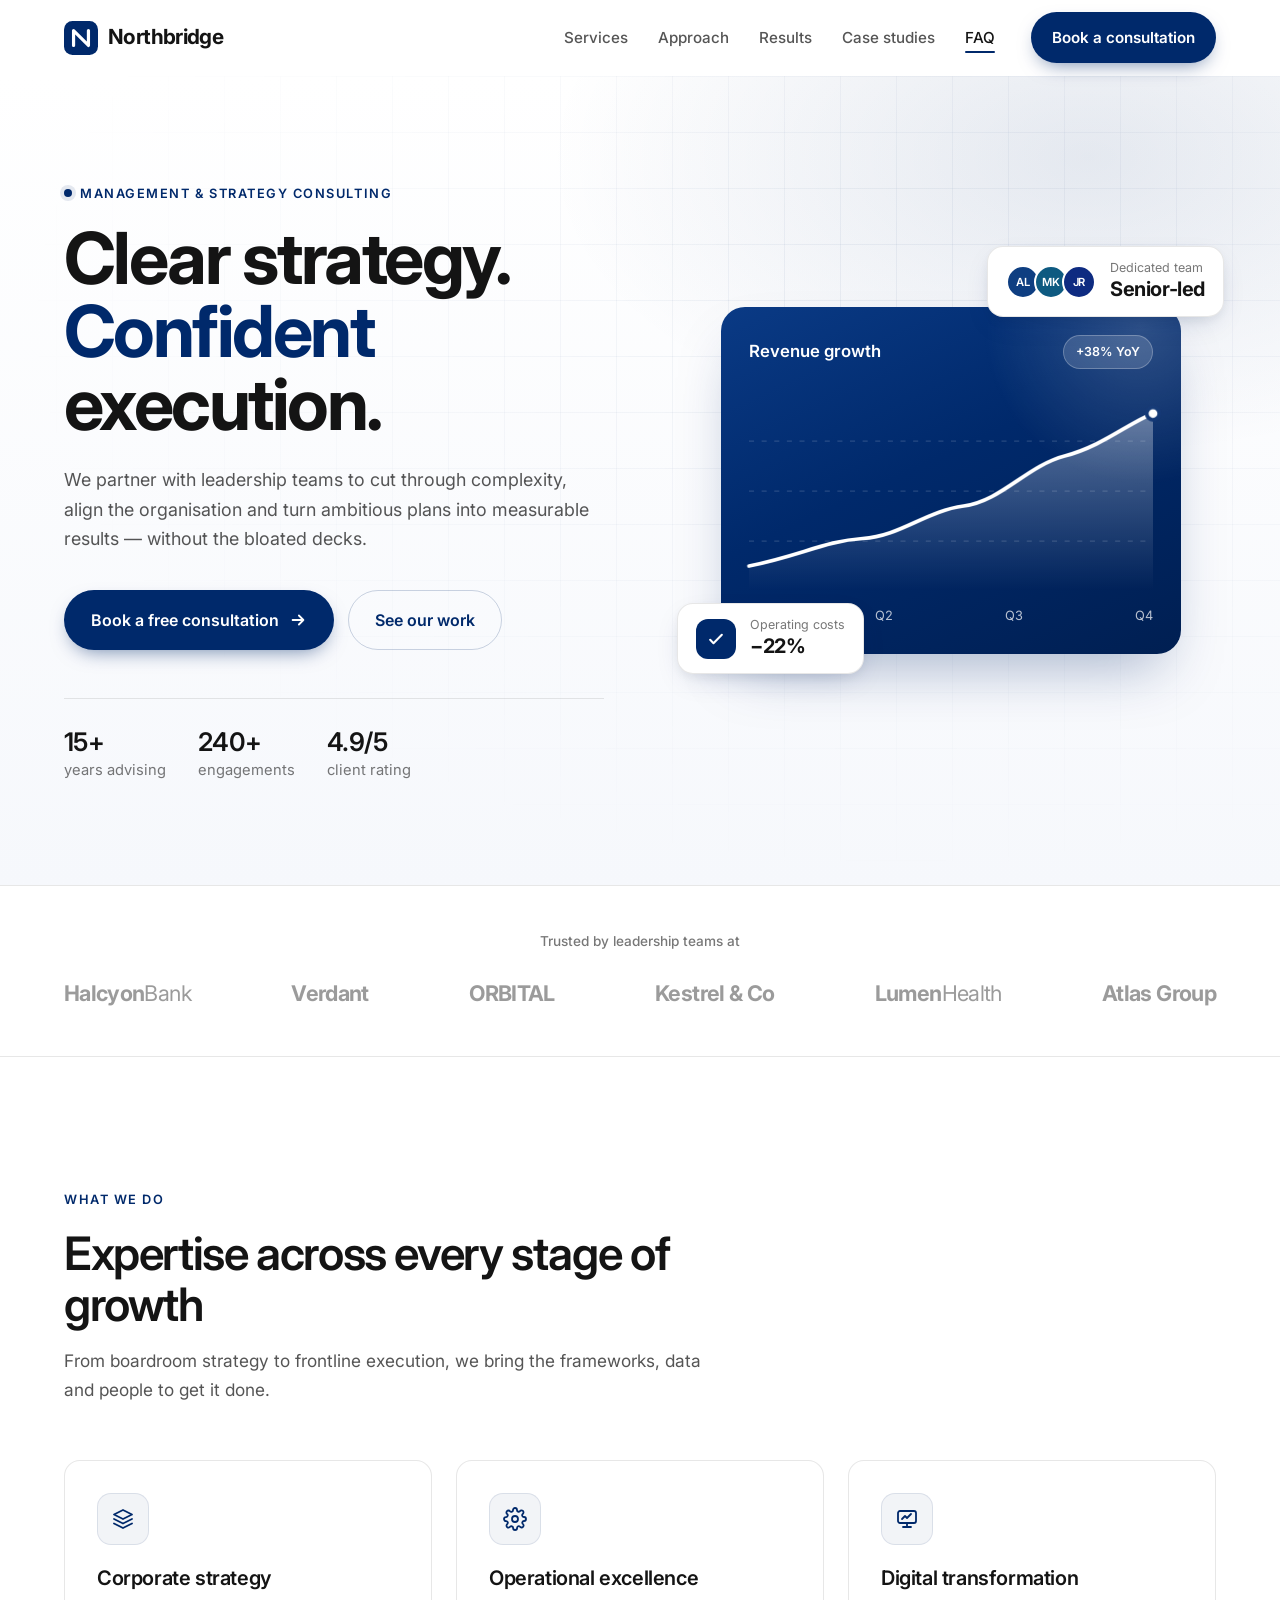
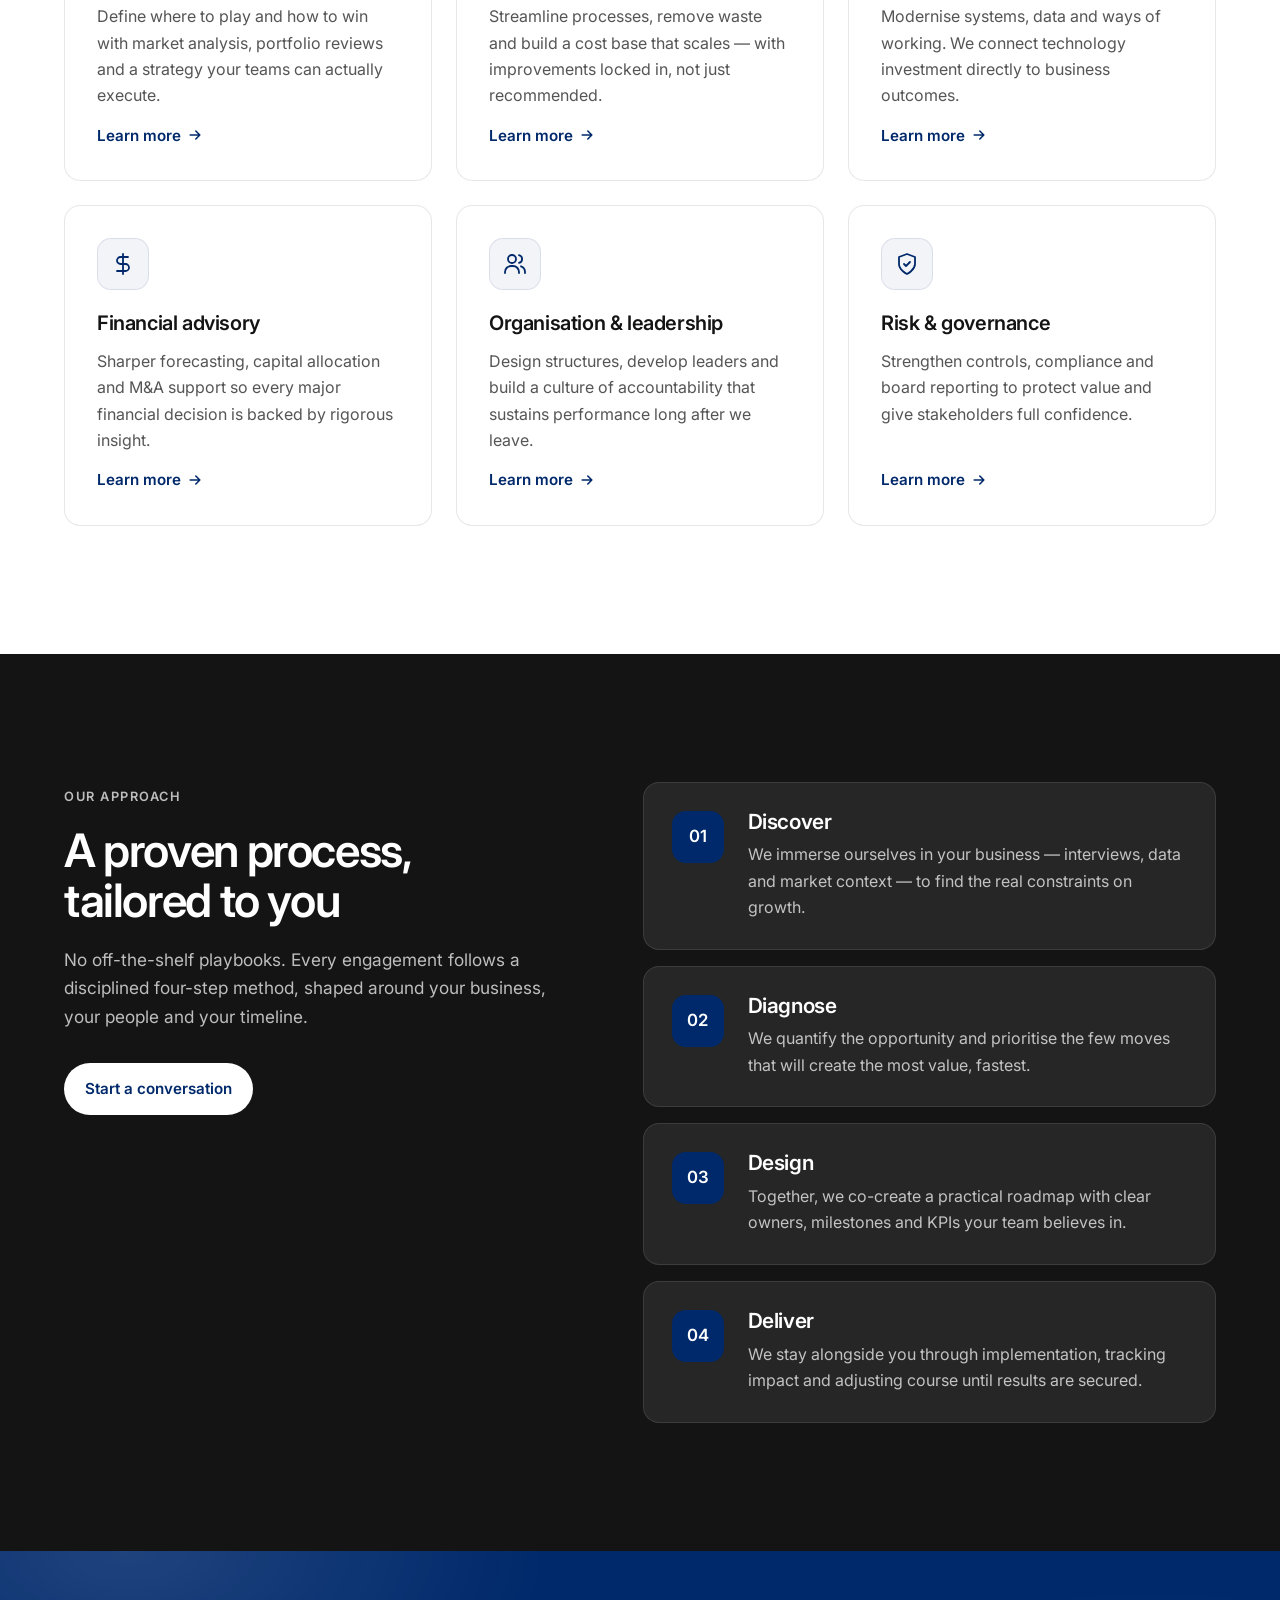
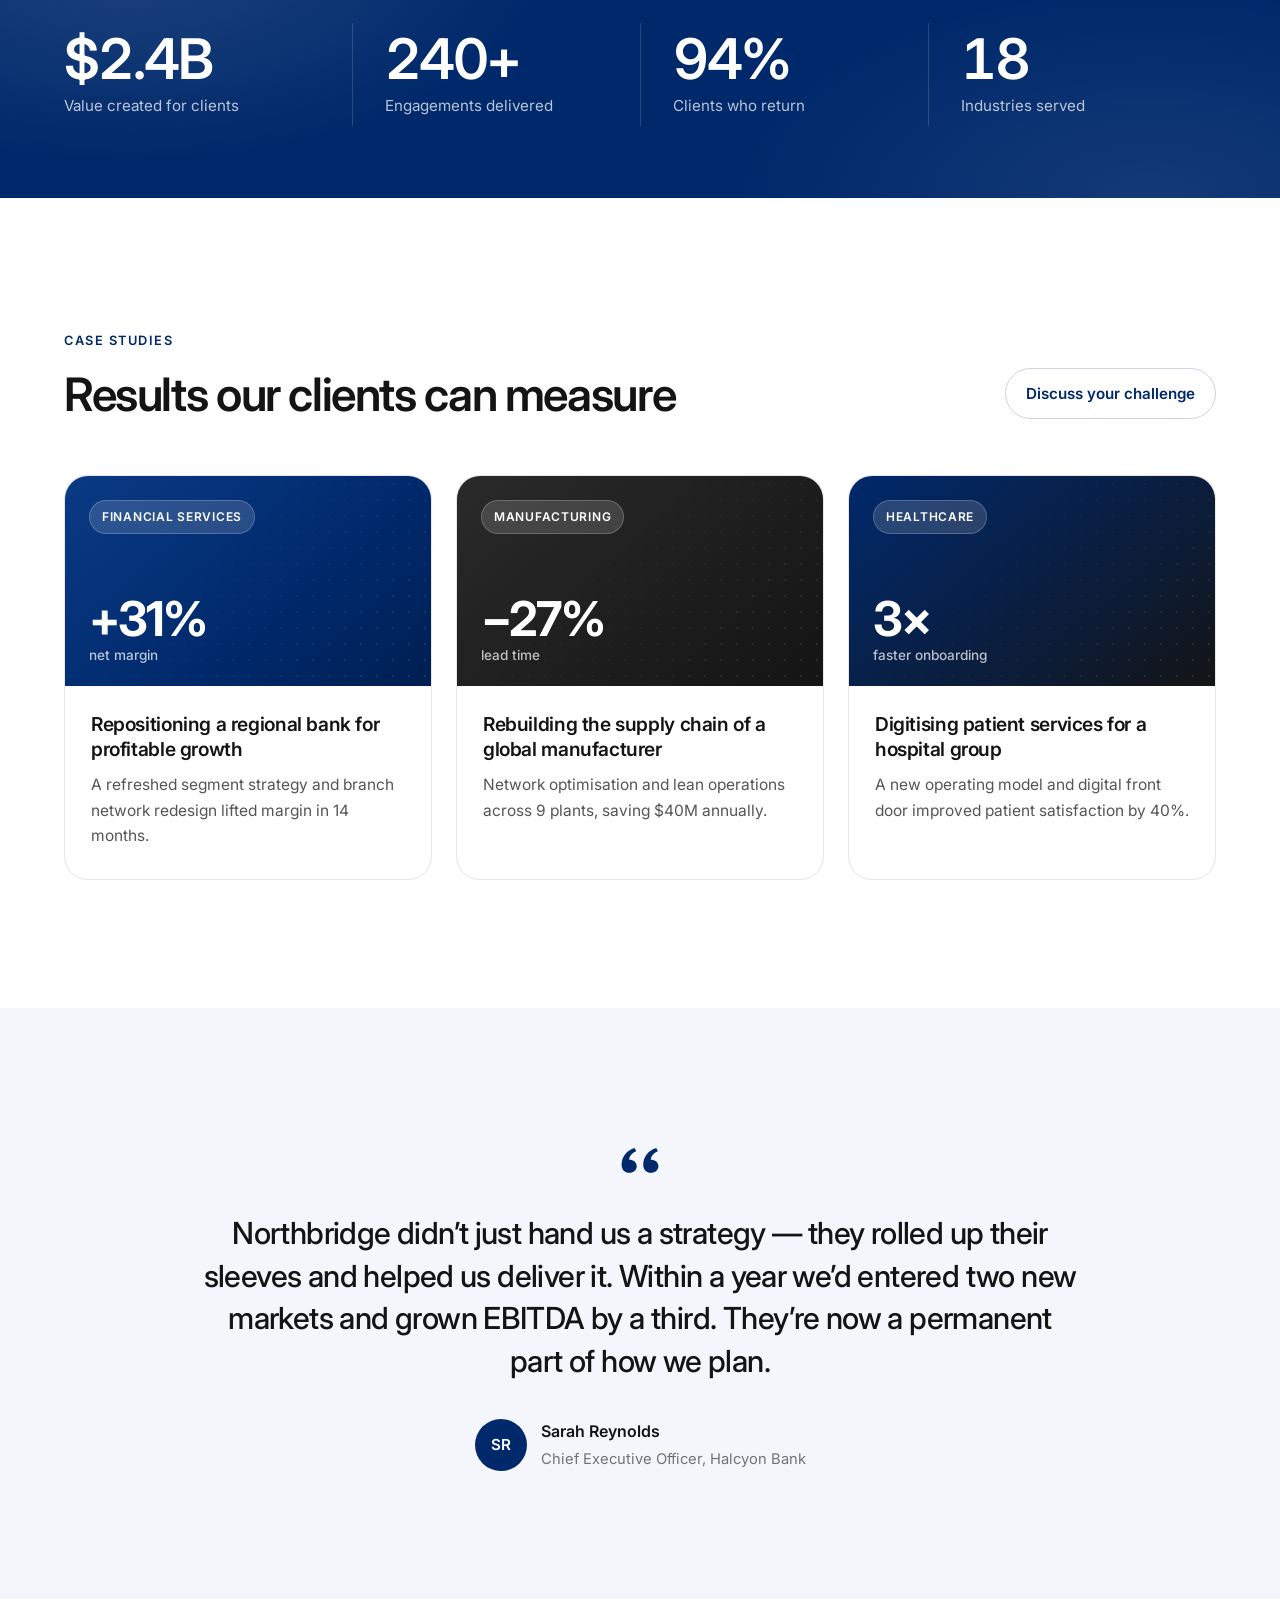
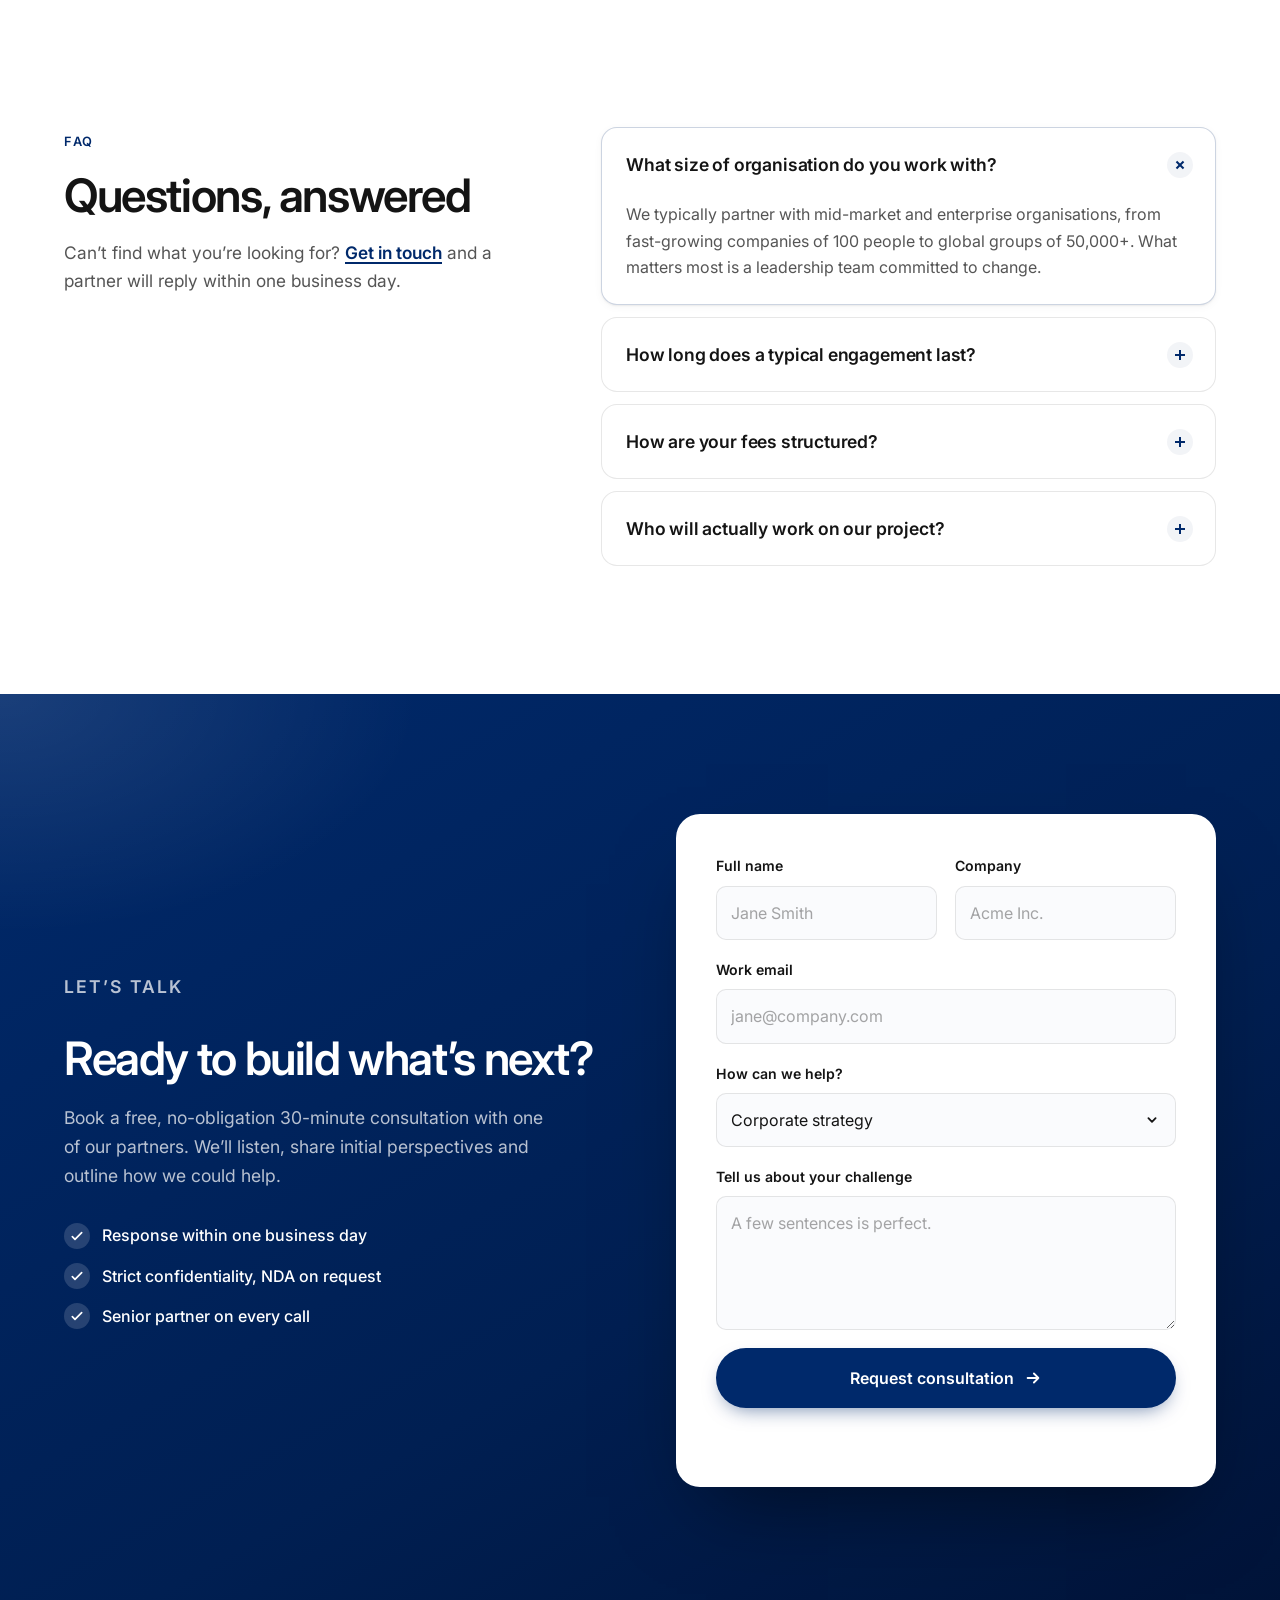
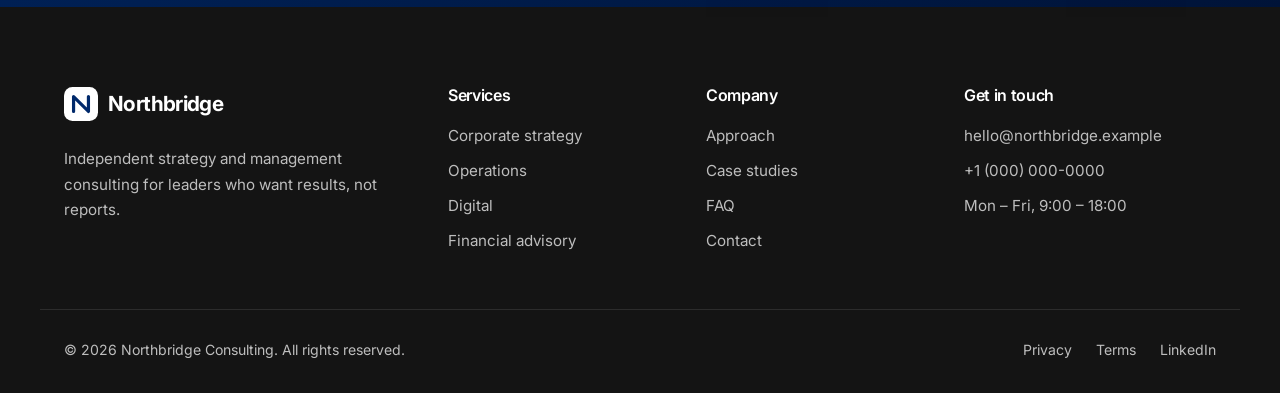
==== index.html @ 7df516df "Add consulting business landing page Static, responsive landing page using the #00296B / #FFFFFF / #" ====
<!doctype html>
<html lang="en">
<head>
  <meta charset="utf-8" />
  <meta name="viewport" content="width=device-width, initial-scale=1" />
  <title>Northbridge Consulting — Strategy that moves the needle</title>
  <meta name="description" content="Northbridge Consulting partners with leadership teams to sharpen strategy, streamline operations and deliver measurable growth." />
  <meta name="theme-color" content="#00296B" />

  <!-- Fonts: Switzer (headings) via Fontshare, Inter (body) via Google Fonts -->
  <link rel="preconnect" href="https://api.fontshare.com" crossorigin />
  <link rel="preconnect" href="https://fonts.googleapis.com" />
  <link rel="preconnect" href="https://fonts.gstatic.com" crossorigin />
  <link rel="stylesheet" href="https://api.fontshare.com/v2/css?f[]=switzer@400,500,600,700&display=swap" />
  <link rel="stylesheet" href="https://fonts.googleapis.com/css2?family=Inter:wght@400;500;600&display=swap" />

  <link rel="stylesheet" href="styles.css" />
  <link rel="icon" href="data:image/svg+xml,%3Csvg xmlns='http://www.w3.org/2000/svg' viewBox='0 0 32 32'%3E%3Crect width='32' height='32' rx='8' fill='%2300296B'/%3E%3Cpath d='M9 23V9l14 14V9' stroke='white' stroke-width='3' fill='none' stroke-linecap='round' stroke-linejoin='round'/%3E%3C/svg%3E" />
</head>
<body>
  <a class="skip-link" href="#main">Skip to content</a>

  <!-- ============ HEADER ============ -->
  <header class="site-header" id="top">
    <div class="container header-inner">
      <a href="#top" class="logo" aria-label="Northbridge Consulting home">
        <span class="logo-mark" aria-hidden="true">
          <svg viewBox="0 0 32 32"><rect width="32" height="32" rx="8"/><path d="M9 23V9l14 14V9"/></svg>
        </span>
        <span class="logo-text">Northbridge</span>
      </a>

      <nav class="nav" id="nav" aria-label="Primary">
        <ul>
          <li><a href="#services">Services</a></li>
          <li><a href="#approach">Approach</a></li>
          <li><a href="#results">Results</a></li>
          <li><a href="#insights">Case studies</a></li>
          <li><a href="#faq">FAQ</a></li>
        </ul>
        <a href="#contact" class="btn btn-primary nav-cta">Book a consultation</a>
      </nav>

      <button class="nav-toggle" aria-controls="nav" aria-expanded="false" aria-label="Open menu">
        <span></span><span></span><span></span>
      </button>
    </div>
  </header>

  <main id="main">
    <!-- ============ HERO ============ -->
    <section class="hero">
      <div class="container hero-grid">
        <div class="hero-copy">
          <p class="eyebrow"><span class="dot" aria-hidden="true"></span> Management &amp; strategy consulting</p>
          <h1>Clear strategy. <span class="accent">Confident</span> execution.</h1>
          <p class="lead">
            We partner with leadership teams to cut through complexity, align the organisation
            and turn ambitious plans into measurable results — without the bloated decks.
          </p>
          <div class="hero-actions">
            <a href="#contact" class="btn btn-primary btn-lg">
              Book a free consultation
              <svg class="icon" viewBox="0 0 20 20" aria-hidden="true"><path d="M4 10h12m-5-5 5 5-5 5"/></svg>
            </a>
            <a href="#insights" class="btn btn-ghost btn-lg">See our work</a>
          </div>
          <ul class="hero-proof" aria-label="Highlights">
            <li><strong>15+</strong> years advising</li>
            <li><strong>240+</strong> engagements</li>
            <li><strong>4.9/5</strong> client rating</li>
          </ul>
        </div>

        <div class="hero-visual" aria-hidden="true">
          <div class="visual-panel">
            <div class="panel-head">
              <span class="panel-title">Revenue growth</span>
              <span class="pill pill-up">+38% YoY</span>
            </div>
            <svg class="chart" viewBox="0 0 320 160" preserveAspectRatio="none">
              <defs>
                <linearGradient id="area" x1="0" y1="0" x2="0" y2="1">
                  <stop offset="0%" stop-color="#ffffff" stop-opacity=".35" />
                  <stop offset="100%" stop-color="#ffffff" stop-opacity="0" />
                </linearGradient>
              </defs>
              <g class="grid-lines">
                <line x1="0" y1="40" x2="320" y2="40" />
                <line x1="0" y1="80" x2="320" y2="80" />
                <line x1="0" y1="120" x2="320" y2="120" />
              </g>
              <path class="area" d="M0 140 C40 132 60 120 90 118 S140 96 170 92 S220 60 250 52 S300 26 320 18 V160 H0Z" fill="url(#area)" />
              <path class="line" d="M0 140 C40 132 60 120 90 118 S140 96 170 92 S220 60 250 52 S300 26 320 18" />
              <circle cx="320" cy="18" r="5" class="pt" />
            </svg>
            <div class="panel-foot">
              <span>Q1</span><span>Q2</span><span>Q3</span><span>Q4</span>
            </div>
          </div>

          <div class="float-card card-a">
            <span class="fc-icon">
              <svg viewBox="0 0 24 24"><path d="M5 13l4 4L19 7"/></svg>
            </span>
            <div>
              <span class="fc-label">Operating costs</span>
              <span class="fc-value">−22%</span>
            </div>
          </div>

          <div class="float-card card-b">
            <div class="avatars">
              <span style="--h:215">AL</span><span style="--h:200">MK</span><span style="--h:225">JR</span>
            </div>
            <div>
              <span class="fc-label">Dedicated team</span>
              <span class="fc-value">Senior-led</span>
            </div>
          </div>
        </div>
      </div>
    </section>

    <!-- ============ LOGOS ============ -->
    <section class="logos" aria-label="Trusted by">
      <div class="container">
        <p class="logos-title">Trusted by leadership teams at</p>
        <ul class="logo-row">
          <li>Halcyon<span>Bank</span></li>
          <li>Verdant</li>
          <li>ORBITAL</li>
          <li>Kestrel&nbsp;&amp;&nbsp;Co</li>
          <li>Lumen<span>Health</span></li>
          <li>Atlas&nbsp;Group</li>
        </ul>
      </div>
    </section>

    <!-- ============ SERVICES ============ -->
    <section class="section" id="services">
      <div class="container">
        <div class="section-head">
          <p class="eyebrow">What we do</p>
          <h2>Expertise across every stage of growth</h2>
          <p class="section-sub">From boardroom strategy to frontline execution, we bring the frameworks, data and people to get it done.</p>
        </div>

        <div class="services-grid">
          <article class="service-card reveal">
            <span class="service-icon"><svg viewBox="0 0 24 24"><path d="M12 3l9 4.5-9 4.5-9-4.5L12 3z"/><path d="M3 12l9 4.5 9-4.5"/><path d="M3 16.5 12 21l9-4.5"/></svg></span>
            <h3>Corporate strategy</h3>
            <p>Define where to play and how to win with market analysis, portfolio reviews and a strategy your teams can actually execute.</p>
            <a href="#contact" class="link-arrow">Learn more <svg viewBox="0 0 20 20" aria-hidden="true"><path d="M4 10h12m-5-5 5 5-5 5"/></svg></a>
          </article>

          <article class="service-card reveal">
            <span class="service-icon"><svg viewBox="0 0 24 24"><circle cx="12" cy="12" r="3"/><path d="M19.4 15a1.7 1.7 0 0 0 .3 1.8l.1.1a2 2 0 1 1-2.8 2.8l-.1-.1a1.7 1.7 0 0 0-1.8-.3 1.7 1.7 0 0 0-1 1.5V21a2 2 0 1 1-4 0v-.1a1.7 1.7 0 0 0-1.1-1.5 1.7 1.7 0 0 0-1.8.3l-.1.1a2 2 0 1 1-2.8-2.8l.1-.1a1.7 1.7 0 0 0 .3-1.8 1.7 1.7 0 0 0-1.5-1H3a2 2 0 1 1 0-4h.1a1.7 1.7 0 0 0 1.5-1.1 1.7 1.7 0 0 0-.3-1.8l-.1-.1a2 2 0 1 1 2.8-2.8l.1.1a1.7 1.7 0 0 0 1.8.3H9a1.7 1.7 0 0 0 1-1.5V3a2 2 0 1 1 4 0v.1a1.7 1.7 0 0 0 1 1.5 1.7 1.7 0 0 0 1.8-.3l.1-.1a2 2 0 1 1 2.8 2.8l-.1.1a1.7 1.7 0 0 0-.3 1.8V9a1.7 1.7 0 0 0 1.5 1H21a2 2 0 1 1 0 4h-.1a1.7 1.7 0 0 0-1.5 1z"/></svg></span>
            <h3>Operational excellence</h3>
            <p>Streamline processes, remove waste and build a cost base that scales — with improvements locked in, not just recommended.</p>
            <a href="#contact" class="link-arrow">Learn more <svg viewBox="0 0 20 20" aria-hidden="true"><path d="M4 10h12m-5-5 5 5-5 5"/></svg></a>
          </article>

          <article class="service-card reveal">
            <span class="service-icon"><svg viewBox="0 0 24 24"><rect x="3" y="4" width="18" height="12" rx="2"/><path d="M8 20h8M12 16v4"/><path d="M7 12l3-3 2 2 4-4"/></svg></span>
            <h3>Digital transformation</h3>
            <p>Modernise systems, data and ways of working. We connect technology investment directly to business outcomes.</p>
            <a href="#contact" class="link-arrow">Learn more <svg viewBox="0 0 20 20" aria-hidden="true"><path d="M4 10h12m-5-5 5 5-5 5"/></svg></a>
          </article>

          <article class="service-card reveal">
            <span class="service-icon"><svg viewBox="0 0 24 24"><path d="M12 2v20M17 5H9.5a3.5 3.5 0 0 0 0 7h5a3.5 3.5 0 0 1 0 7H6"/></svg></span>
            <h3>Financial advisory</h3>
            <p>Sharper forecasting, capital allocation and M&amp;A support so every major financial decision is backed by rigorous insight.</p>
            <a href="#contact" class="link-arrow">Learn more <svg viewBox="0 0 20 20" aria-hidden="true"><path d="M4 10h12m-5-5 5 5-5 5"/></svg></a>
          </article>

          <article class="service-card reveal">
            <span class="service-icon"><svg viewBox="0 0 24 24"><circle cx="9" cy="7" r="4"/><path d="M2 21v-1a6 6 0 0 1 6-6h2a6 6 0 0 1 6 6v1"/><path d="M16 3.1a4 4 0 0 1 0 7.8M22 21v-1a6 6 0 0 0-4-5.7"/></svg></span>
            <h3>Organisation &amp; leadership</h3>
            <p>Design structures, develop leaders and build a culture of accountability that sustains performance long after we leave.</p>
            <a href="#contact" class="link-arrow">Learn more <svg viewBox="0 0 20 20" aria-hidden="true"><path d="M4 10h12m-5-5 5 5-5 5"/></svg></a>
          </article>

          <article class="service-card reveal">
            <span class="service-icon"><svg viewBox="0 0 24 24"><path d="M12 22s8-4 8-10V5l-8-3-8 3v7c0 6 8 10 8 10z"/><path d="M9 12l2 2 4-4"/></svg></span>
            <h3>Risk &amp; governance</h3>
            <p>Strengthen controls, compliance and board reporting to protect value and give stakeholders full confidence.</p>
            <a href="#contact" class="link-arrow">Learn more <svg viewBox="0 0 20 20" aria-hidden="true"><path d="M4 10h12m-5-5 5 5-5 5"/></svg></a>
          </article>
        </div>
      </div>
    </section>

    <!-- ============ APPROACH ============ -->
    <section class="section section-dark" id="approach">
      <div class="container approach-grid">
        <div class="approach-intro">
          <p class="eyebrow eyebrow-light">Our approach</p>
          <h2>A proven process, tailored to you</h2>
          <p class="section-sub">No off-the-shelf playbooks. Every engagement follows a disciplined four-step method, shaped around your business, your people and your timeline.</p>
          <a href="#contact" class="btn btn-light">Start a conversation</a>
        </div>

        <ol class="steps">
          <li class="step reveal">
            <span class="step-num">01</span>
            <div>
              <h3>Discover</h3>
              <p>We immerse ourselves in your business — interviews, data and market context — to find the real constraints on growth.</p>
            </div>
          </li>
          <li class="step reveal">
            <span class="step-num">02</span>
            <div>
              <h3>Diagnose</h3>
              <p>We quantify the opportunity and prioritise the few moves that will create the most value, fastest.</p>
            </div>
          </li>
          <li class="step reveal">
            <span class="step-num">03</span>
            <div>
              <h3>Design</h3>
              <p>Together, we co-create a practical roadmap with clear owners, milestones and KPIs your team believes in.</p>
            </div>
          </li>
          <li class="step reveal">
            <span class="step-num">04</span>
            <div>
              <h3>Deliver</h3>
              <p>We stay alongside you through implementation, tracking impact and adjusting course until results are secured.</p>
            </div>
          </li>
        </ol>
      </div>
    </section>

    <!-- ============ RESULTS ============ -->
    <section class="results" id="results">
      <div class="container">
        <div class="stats">
          <div class="stat">
            <span class="stat-value" data-count="2.4" data-decimals="1" data-prefix="$" data-suffix="B">$2.4B</span>
            <span class="stat-label">Value created for clients</span>
          </div>
          <div class="stat">
            <span class="stat-value" data-count="240" data-suffix="+">240+</span>
            <span class="stat-label">Engagements delivered</span>
          </div>
          <div class="stat">
            <span class="stat-value" data-count="94" data-suffix="%">94%</span>
            <span class="stat-label">Clients who return</span>
          </div>
          <div class="stat">
            <span class="stat-value" data-count="18" data-suffix="">18</span>
            <span class="stat-label">Industries served</span>
          </div>
        </div>
      </div>
    </section>

    <!-- ============ CASE STUDIES ============ -->
    <section class="section" id="insights">
      <div class="container">
        <div class="section-head section-head-row">
          <div>
            <p class="eyebrow">Case studies</p>
            <h2>Results our clients can measure</h2>
          </div>
          <a href="#contact" class="btn btn-ghost">Discuss your challenge</a>
        </div>

        <div class="cases">
          <article class="case-card reveal">
            <div class="case-top case-top-1">
              <span class="case-tag">Financial services</span>
              <span class="case-metric">+31%<small>net margin</small></span>
            </div>
            <div class="case-body">
              <h3>Repositioning a regional bank for profitable growth</h3>
              <p>A refreshed segment strategy and branch network redesign lifted margin in 14 months.</p>
            </div>
          </article>

          <article class="case-card reveal">
            <div class="case-top case-top-2">
              <span class="case-tag">Manufacturing</span>
              <span class="case-metric">−27%<small>lead time</small></span>
            </div>
            <div class="case-body">
              <h3>Rebuilding the supply chain of a global manufacturer</h3>
              <p>Network optimisation and lean operations across 9 plants, saving $40M annually.</p>
            </div>
          </article>

          <article class="case-card reveal">
            <div class="case-top case-top-3">
              <span class="case-tag">Healthcare</span>
              <span class="case-metric">3×<small>faster onboarding</small></span>
            </div>
            <div class="case-body">
              <h3>Digitising patient services for a hospital group</h3>
              <p>A new operating model and digital front door improved patient satisfaction by 40%.</p>
            </div>
          </article>
        </div>
      </div>
    </section>

    <!-- ============ TESTIMONIAL ============ -->
    <section class="section section-tint">
      <div class="container">
        <figure class="testimonial reveal">
          <svg class="quote-mark" viewBox="0 0 48 48" aria-hidden="true"><path d="M14 34c-4 0-7-3-7-7.5C7 19 12 13 19 11l1.5 3C16 16 14 19 14 22c4 0 7 2.5 7 6s-3 6-7 6zm20 0c-4 0-7-3-7-7.5 0-7.5 5-13.5 12-15.5l1.5 3c-4.5 2-6.5 5-6.5 8 4 0 7 2.5 7 6s-3 6-7 6z"/></svg>
          <blockquote>
            Northbridge didn’t just hand us a strategy — they rolled up their sleeves and helped us deliver it.
            Within a year we’d entered two new markets and grown EBITDA by a third. They’re now a permanent
            part of how we plan.
          </blockquote>
          <figcaption>
            <span class="t-avatar" aria-hidden="true">SR</span>
            <span>
              <strong>Sarah Reynolds</strong>
              <span>Chief Executive Officer, Halcyon Bank</span>
            </span>
          </figcaption>
        </figure>
      </div>
    </section>

    <!-- ============ FAQ ============ -->
    <section class="section" id="faq">
      <div class="container faq-grid">
        <div class="section-head">
          <p class="eyebrow">FAQ</p>
          <h2>Questions, answered</h2>
          <p class="section-sub">Can’t find what you’re looking for? <a href="#contact" class="text-link">Get in touch</a> and a partner will reply within one business day.</p>
        </div>

        <div class="faq-list">
          <details class="faq-item" open>
            <summary>What size of organisation do you work with?</summary>
            <p>We typically partner with mid-market and enterprise organisations, from fast-growing companies of 100 people to global groups of 50,000+. What matters most is a leadership team committed to change.</p>
          </details>
          <details class="faq-item">
            <summary>How long does a typical engagement last?</summary>
            <p>Diagnostic projects usually run 4–8 weeks. Full strategy and transformation programmes range from 3 to 12 months, and many clients retain us on an ongoing advisory basis.</p>
          </details>
          <details class="faq-item">
            <summary>How are your fees structured?</summary>
            <p>We offer fixed-fee projects, monthly retainers and outcome-linked models where part of our fee is tied to the results we deliver. We’ll recommend what fits best after our first conversation.</p>
          </details>
          <details class="faq-item">
            <summary>Who will actually work on our project?</summary>
            <p>Every engagement is led hands-on by a partner with 15+ years of experience, supported by a small senior team. No bait-and-switch with junior staff.</p>
          </details>
        </div>
      </div>
    </section>

    <!-- ============ CONTACT / CTA ============ -->
    <section class="cta" id="contact">
      <div class="container cta-grid">
        <div class="cta-copy">
          <p class="eyebrow eyebrow-light">Let’s talk</p>
          <h2>Ready to build what’s next?</h2>
          <p>Book a free, no-obligation 30-minute consultation with one of our partners. We’ll listen, share initial perspectives and outline how we could help.</p>
          <ul class="cta-list">
            <li><svg viewBox="0 0 24 24" aria-hidden="true"><path d="M5 13l4 4L19 7"/></svg> Response within one business day</li>
            <li><svg viewBox="0 0 24 24" aria-hidden="true"><path d="M5 13l4 4L19 7"/></svg> Strict confidentiality, NDA on request</li>
            <li><svg viewBox="0 0 24 24" aria-hidden="true"><path d="M5 13l4 4L19 7"/></svg> Senior partner on every call</li>
          </ul>
        </div>

        <form class="contact-form" id="contact-form" novalidate>
          <div class="field-row">
            <div class="field">
              <label for="name">Full name</label>
              <input id="name" name="name" type="text" autocomplete="name" placeholder="Jane Smith" required />
            </div>
            <div class="field">
              <label for="company">Company</label>
              <input id="company" name="company" type="text" autocomplete="organization" placeholder="Acme Inc." />
            </div>
          </div>
          <div class="field">
            <label for="email">Work email</label>
            <input id="email" name="email" type="email" autocomplete="email" placeholder="jane@company.com" required />
          </div>
          <div class="field">
            <label for="topic">How can we help?</label>
            <select id="topic" name="topic">
              <option>Corporate strategy</option>
              <option>Operational excellence</option>
              <option>Digital transformation</option>
              <option>Financial advisory</option>
              <option>Organisation &amp; leadership</option>
              <option>Risk &amp; governance</option>
              <option>Something else</option>
            </select>
          </div>
          <div class="field">
            <label for="message">Tell us about your challenge</label>
            <textarea id="message" name="message" rows="4" placeholder="A few sentences is perfect."></textarea>
          </div>
          <button type="submit" class="btn btn-primary btn-lg btn-block">
            Request consultation
            <svg class="icon" viewBox="0 0 20 20" aria-hidden="true"><path d="M4 10h12m-5-5 5 5-5 5"/></svg>
          </button>
          <p class="form-status" id="form-status" role="status" aria-live="polite"></p>
        </form>
      </div>
    </section>
  </main>

  <!-- ============ FOOTER ============ -->
  <footer class="site-footer">
    <div class="container footer-grid">
      <div class="footer-brand">
        <a href="#top" class="logo logo-light" aria-label="Northbridge Consulting home">
          <span class="logo-mark" aria-hidden="true">
            <svg viewBox="0 0 32 32"><rect width="32" height="32" rx="8"/><path d="M9 23V9l14 14V9"/></svg>
          </span>
          <span class="logo-text">Northbridge</span>
        </a>
        <p>Independent strategy and management consulting for leaders who want results, not reports.</p>
      </div>

      <div class="footer-col">
        <h4>Services</h4>
        <ul>
          <li><a href="#services">Corporate strategy</a></li>
          <li><a href="#services">Operations</a></li>
          <li><a href="#services">Digital</a></li>
          <li><a href="#services">Financial advisory</a></li>
        </ul>
      </div>

      <div class="footer-col">
        <h4>Company</h4>
        <ul>
          <li><a href="#approach">Approach</a></li>
          <li><a href="#insights">Case studies</a></li>
          <li><a href="#faq">FAQ</a></li>
          <li><a href="#contact">Contact</a></li>
        </ul>
      </div>

      <div class="footer-col">
        <h4>Get in touch</h4>
        <ul>
          <li><a href="mailto:hello@northbridge.example">hello@northbridge.example</a></li>
          <li><a href="tel:+10000000000">+1 (000) 000-0000</a></li>
          <li>Mon – Fri, 9:00 – 18:00</li>
        </ul>
      </div>
    </div>

    <div class="container footer-bottom">
      <p>© <span id="year">2026</span> Northbridge Consulting. All rights reserved.</p>
      <ul>
        <li><a href="#">Privacy</a></li>
        <li><a href="#">Terms</a></li>
        <li><a href="#">LinkedIn</a></li>
      </ul>
    </div>
  </footer>

  <script src="script.js"></script>
</body>
</html>
---- styles.css ----
/* =========================================================
   Northbridge Consulting — landing page
   Palette: #00296B (navy) · #FFFFFF (white) · #141414 (ink)
   Type:    Switzer (headings) · Inter (body & UI)
   ========================================================= */

:root {
  --navy: #00296b;
  --navy-700: #001f52;
  --navy-600: #0a3a85;
  --white: #ffffff;
  --ink: #141414;

  /* Tints derived from the core palette */
  --ink-70: rgba(20, 20, 20, 0.72);
  --ink-55: rgba(20, 20, 20, 0.58);
  --line: rgba(20, 20, 20, 0.1);
  --navy-05: rgba(0, 41, 107, 0.05);
  --navy-10: rgba(0, 41, 107, 0.1);
  --navy-20: rgba(0, 41, 107, 0.2);
  --white-70: rgba(255, 255, 255, 0.72);
  --white-15: rgba(255, 255, 255, 0.15);
  --white-08: rgba(255, 255, 255, 0.08);

  --font-head: "Switzer", "Inter", system-ui, -apple-system, "Segoe UI", sans-serif;
  --font-body: "Inter", system-ui, -apple-system, "Segoe UI", Roboto, sans-serif;

  --radius-sm: 10px;
  --radius: 16px;
  --radius-lg: 24px;
  --shadow-sm: 0 1px 2px rgba(20, 20, 20, 0.06), 0 2px 8px rgba(20, 20, 20, 0.04);
  --shadow: 0 10px 30px -12px rgba(0, 41, 107, 0.25), 0 4px 12px rgba(20, 20, 20, 0.05);
  --shadow-lg: 0 30px 60px -20px rgba(0, 41, 107, 0.35);

  --container: 1200px;
  --header-h: 76px;
  --ease: cubic-bezier(0.2, 0.7, 0.2, 1);
}

/* ---------- Reset & base ---------- */
*, *::before, *::after { box-sizing: border-box; }
html { scroll-behavior: smooth; scroll-padding-top: var(--header-h); -webkit-text-size-adjust: 100%; }
body {
  margin: 0;
  font-family: var(--font-body);
  font-size: 1rem;
  line-height: 1.65;
  color: var(--ink);
  background: var(--white);
  -webkit-font-smoothing: antialiased;
  -moz-osx-font-smoothing: grayscale;
  overflow-x: hidden;
}
img, svg { display: block; max-width: 100%; }
a { color: inherit; text-decoration: none; }
ul, ol { margin: 0; padding: 0; list-style: none; }
p { margin: 0; }
button, input, select, textarea { font: inherit; color: inherit; }

h1, h2, h3, h4 {
  font-family: var(--font-head);
  font-weight: 600;
  line-height: 1.1;
  letter-spacing: -0.02em;
  margin: 0;
}
h1 { font-size: clamp(2.6rem, 5.6vw, 4.5rem); font-weight: 700; letter-spacing: -0.035em; line-height: 1.02; }
h2 { font-size: clamp(2rem, 3.6vw, 3rem); letter-spacing: -0.03em; }
h3 { font-size: 1.25rem; }

:focus-visible { outline: 3px solid var(--navy); outline-offset: 3px; border-radius: 6px; }

.container { width: 100%; max-width: var(--container); margin-inline: auto; padding-inline: 24px; }

.skip-link {
  position: absolute; left: 16px; top: -100px; z-index: 100;
  background: var(--navy); color: var(--white); padding: 10px 16px; border-radius: 8px;
}
.skip-link:focus { top: 16px; }

/* ---------- Buttons ---------- */
.btn {
  display: inline-flex; align-items: center; justify-content: center; gap: 10px;
  font-family: var(--font-body); font-weight: 600; font-size: 0.95rem;
  padding: 12px 20px; border-radius: 999px; border: 1.5px solid transparent;
  cursor: pointer; white-space: nowrap;
  transition: background-color .2s var(--ease), color .2s var(--ease), border-color .2s var(--ease), transform .2s var(--ease), box-shadow .2s var(--ease);
}
.btn .icon { width: 18px; height: 18px; fill: none; stroke: currentColor; stroke-width: 2; stroke-linecap: round; stroke-linejoin: round; transition: transform .2s var(--ease); }
.btn:hover .icon { transform: translateX(3px); }
.btn-lg { padding: 16px 26px; font-size: 1rem; }
.btn-block { width: 100%; }

.btn-primary { background: var(--navy); color: var(--white); box-shadow: 0 8px 20px -8px rgba(0, 41, 107, .6); }
.btn-primary:hover { background: var(--navy-700); transform: translateY(-1px); box-shadow: 0 12px 26px -10px rgba(0, 41, 107, .7); }

.btn-ghost { background: transparent; color: var(--navy); border-color: var(--navy-20); }
.btn-ghost:hover { border-color: var(--navy); background: var(--navy-05); }

.btn-light { background: var(--white); color: var(--navy); }
.btn-light:hover { background: rgba(255,255,255,.9); transform: translateY(-1px); }

.link-arrow {
  display: inline-flex; align-items: center; gap: 6px;
  font-weight: 600; font-size: .95rem; color: var(--navy);
}
.link-arrow svg { width: 16px; height: 16px; fill: none; stroke: currentColor; stroke-width: 2; stroke-linecap: round; stroke-linejoin: round; transition: transform .2s var(--ease); }
.link-arrow:hover svg { transform: translateX(4px); }

.text-link { color: var(--navy); font-weight: 600; text-decoration: underline; text-underline-offset: 3px; text-decoration-thickness: 1.5px; }

/* ---------- Eyebrow ---------- */
.eyebrow {
  display: inline-flex; align-items: center; gap: 8px;
  font-family: var(--font-body); font-size: .8rem; font-weight: 600;
  letter-spacing: .12em; text-transform: uppercase; color: var(--navy);
  margin-bottom: 18px;
}
.eyebrow-light { color: var(--white-70); }
.eyebrow .dot { width: 8px; height: 8px; border-radius: 50%; background: var(--navy); box-shadow: 0 0 0 4px var(--navy-10); }

/* ---------- Header ---------- */
.site-header {
  position: sticky; top: 0; z-index: 50; height: var(--header-h);
  background: rgba(255, 255, 255, 0.8);
  backdrop-filter: saturate(180%) blur(14px); -webkit-backdrop-filter: saturate(180%) blur(14px);
  border-bottom: 1px solid transparent;
  transition: border-color .25s var(--ease), box-shadow .25s var(--ease);
}
.site-header.scrolled { border-color: var(--line); box-shadow: 0 6px 20px -16px rgba(20,20,20,.3); }
.header-inner { height: 100%; display: flex; align-items: center; justify-content: space-between; gap: 24px; }

.logo { display: inline-flex; align-items: center; gap: 10px; }
.logo-mark svg { width: 34px; height: 34px; }
.logo-mark rect { fill: var(--navy); }
.logo-mark path { fill: none; stroke: var(--white); stroke-width: 3; stroke-linecap: round; stroke-linejoin: round; }
.logo-text { font-family: var(--font-head); font-weight: 700; font-size: 1.3rem; letter-spacing: -0.03em; color: var(--ink); }
.logo-light .logo-text { color: var(--white); }
.logo-light .logo-mark rect { fill: var(--white); }
.logo-light .logo-mark path { stroke: var(--navy); }

.nav { display: flex; align-items: center; gap: 36px; }
.nav ul { display: flex; gap: 30px; }
.nav ul a { font-size: .95rem; font-weight: 500; color: var(--ink-70); position: relative; transition: color .2s; }
.nav ul a::after {
  content: ""; position: absolute; left: 0; right: 0; bottom: -6px; height: 2px; border-radius: 2px;
  background: var(--navy); transform: scaleX(0); transform-origin: left; transition: transform .25s var(--ease);
}
.nav ul a:hover, .nav ul a.active { color: var(--ink); }
.nav ul a:hover::after, .nav ul a.active::after { transform: scaleX(1); }

.nav-toggle { display: none; width: 44px; height: 44px; border: 1px solid var(--line); border-radius: 12px; background: var(--white); cursor: pointer; padding: 0; position: relative; }
.nav-toggle span { position: absolute; left: 12px; right: 12px; height: 2px; background: var(--ink); border-radius: 2px; transition: transform .25s var(--ease), opacity .2s; }
.nav-toggle span:nth-child(1) { top: 15px; }
.nav-toggle span:nth-child(2) { top: 21px; }
.nav-toggle span:nth-child(3) { top: 27px; }
.nav-toggle[aria-expanded="true"] span:nth-child(1) { transform: translateY(6px) rotate(45deg); }
.nav-toggle[aria-expanded="true"] span:nth-child(2) { opacity: 0; }
.nav-toggle[aria-expanded="true"] span:nth-child(3) { transform: translateY(-6px) rotate(-45deg); }

/* ---------- Hero ---------- */
.hero {
  position: relative; overflow: hidden;
  padding: clamp(56px, 8vw, 110px) 0 clamp(64px, 8vw, 110px);
  background:
    radial-gradient(900px 500px at 85% 10%, var(--navy-10), transparent 60%),
    linear-gradient(180deg, var(--white) 0%, #f6f8fc 100%);
}
.hero::before {
  /* subtle grid texture */
  content: ""; position: absolute; inset: 0; pointer-events: none;
  background-image:
    linear-gradient(var(--navy-05) 1px, transparent 1px),
    linear-gradient(90deg, var(--navy-05) 1px, transparent 1px);
  background-size: 56px 56px;
  mask-image: radial-gradient(ellipse at 70% 30%, #000 10%, transparent 70%);
  -webkit-mask-image: radial-gradient(ellipse at 70% 30%, #000 10%, transparent 70%);
}
.hero-grid { position: relative; display: grid; grid-template-columns: 1.05fr 1fr; gap: 64px; align-items: center; }
.hero h1 { margin-bottom: 24px; }
.hero h1 .accent { color: var(--navy); position: relative; white-space: nowrap; }
.hero h1 .accent::after {
  content: ""; position: absolute; left: 0; right: 0; bottom: 0.06em; height: 0.14em;
  background: var(--navy-20); border-radius: 4px; z-index: -1;
}
.lead { font-size: clamp(1.05rem, 1.4vw, 1.2rem); color: var(--ink-70); max-width: 540px; margin-bottom: 36px; }
.hero-actions { display: flex; flex-wrap: wrap; gap: 14px; margin-bottom: 48px; }
.hero-proof { display: flex; flex-wrap: wrap; gap: 32px; padding-top: 28px; border-top: 1px solid var(--line); max-width: 540px; }
.hero-proof li { font-size: .92rem; color: var(--ink-55); display: flex; flex-direction: column; }
.hero-proof strong { font-family: var(--font-head); font-size: 1.6rem; font-weight: 600; color: var(--ink); letter-spacing: -0.02em; line-height: 1.2; }

/* Hero visual */
.hero-visual { position: relative; min-height: 460px; display: grid; place-items: center; }
.visual-panel {
  width: min(100%, 460px);
  background: linear-gradient(155deg, var(--navy-600) 0%, var(--navy) 45%, var(--navy-700) 100%);
  border-radius: var(--radius-lg); padding: 28px; color: var(--white);
  box-shadow: var(--shadow-lg);
  position: relative; overflow: hidden;
}
.visual-panel::after {
  content: ""; position: absolute; width: 320px; height: 320px; right: -120px; top: -140px; border-radius: 50%;
  background: radial-gradient(circle, rgba(255,255,255,.18), transparent 70%);
}
.panel-head { display: flex; align-items: center; justify-content: space-between; margin-bottom: 22px; position: relative; z-index: 1; }
.panel-title { font-family: var(--font-head); font-weight: 600; font-size: 1.05rem; }
.pill { font-size: .78rem; font-weight: 600; padding: 6px 12px; border-radius: 999px; }
.pill-up { background: var(--white-15); color: var(--white); border: 1px solid rgba(255,255,255,.25); }
.chart { width: 100%; height: 200px; overflow: visible; }
.chart .grid-lines line { stroke: var(--white-15); stroke-dasharray: 4 6; }
.chart .line { fill: none; stroke: var(--white); stroke-width: 3; stroke-linecap: round; stroke-dasharray: 600; stroke-dashoffset: 600; animation: draw 1.8s .3s var(--ease) forwards; }
.chart .area { opacity: 0; animation: fade 1s 1.2s var(--ease) forwards; }
.chart .pt { fill: var(--white); stroke: var(--navy); stroke-width: 3; opacity: 0; animation: fade .4s 1.9s forwards; }
.panel-foot { display: flex; justify-content: space-between; margin-top: 14px; font-size: .8rem; color: var(--white-70); }

.float-card {
  position: absolute; display: flex; align-items: center; gap: 14px;
  background: var(--white); border: 1px solid var(--line); border-radius: var(--radius);
  padding: 14px 18px; box-shadow: var(--shadow);
  animation: float 6s ease-in-out infinite;
}
.card-a { left: -8px; bottom: 36px; }
.card-b { right: -8px; top: -4px; animation-delay: -3s; }
.fc-icon { width: 40px; height: 40px; border-radius: 12px; background: var(--navy); display: grid; place-items: center; }
.fc-icon svg { width: 20px; height: 20px; fill: none; stroke: var(--white); stroke-width: 2.5; stroke-linecap: round; stroke-linejoin: round; }
.fc-label { display: block; font-size: .78rem; color: var(--ink-55); line-height: 1.2; }
.fc-value { display: block; font-family: var(--font-head); font-weight: 700; font-size: 1.25rem; letter-spacing: -0.02em; color: var(--ink); line-height: 1.3; }
.avatars { display: flex; }
.avatars span {
  width: 34px; height: 34px; border-radius: 50%; display: grid; place-items: center;
  font-size: .7rem; font-weight: 600; color: var(--white);
  background: hsl(var(--h) 80% 28%); border: 2px solid var(--white); margin-left: -6px; letter-spacing: -0.02em;
}
.avatars span:first-child { margin-left: 0; }

@keyframes draw { to { stroke-dashoffset: 0; } }
@keyframes fade { to { opacity: 1; } }
@keyframes float { 0%, 100% { transform: translateY(0); } 50% { transform: translateY(-10px); } }

/* ---------- Logos ---------- */
.logos { padding: 44px 0; border-block: 1px solid var(--line); background: var(--white); }
.logos-title { text-align: center; font-size: .85rem; font-weight: 500; color: var(--ink-55); margin-bottom: 24px; }
.logo-row { display: flex; flex-wrap: wrap; justify-content: space-between; align-items: center; gap: 24px 40px; }
.logo-row li {
  font-family: var(--font-head); font-weight: 700; font-size: 1.35rem; letter-spacing: -0.03em;
  color: var(--ink); opacity: .42; transition: opacity .2s, color .2s;
}
.logo-row li span { font-weight: 400; }
.logo-row li:hover { opacity: 1; color: var(--navy); }

/* ---------- Sections ---------- */
.section { padding: clamp(80px, 10vw, 128px) 0; }
.section-dark { background: var(--ink); color: var(--white); }
.section-tint { background: #f4f6fb; }
.section-head { max-width: 640px; margin-bottom: 56px; }
.section-head h2 { margin-bottom: 18px; }
.section-sub { color: var(--ink-70); font-size: 1.08rem; }
.section-dark .section-sub { color: var(--white-70); }
.section-head-row { max-width: none; display: flex; align-items: flex-end; justify-content: space-between; gap: 24px; flex-wrap: wrap; }
.section-head-row h2 { margin-bottom: 0; }

/* ---------- Services ---------- */
.services-grid { display: grid; grid-template-columns: repeat(3, 1fr); gap: 24px; }
.service-card {
  position: relative; display: flex; flex-direction: column; gap: 14px;
  padding: 32px; border-radius: var(--radius); background: var(--white);
  border: 1px solid var(--line);
  transition: transform .3s var(--ease), box-shadow .3s var(--ease), border-color .3s var(--ease);
}
.service-card:hover { transform: translateY(-4px); box-shadow: var(--shadow); border-color: var(--navy-20); }
.service-card p { color: var(--ink-70); flex: 1; }
.service-icon {
  width: 52px; height: 52px; border-radius: 14px; display: grid; place-items: center;
  background: var(--navy-05); border: 1px solid var(--navy-10); margin-bottom: 8px;
  transition: background-color .3s var(--ease);
}
.service-icon svg { width: 24px; height: 24px; fill: none; stroke: var(--navy); stroke-width: 1.8; stroke-linecap: round; stroke-linejoin: round; transition: stroke .3s; }
.service-card:hover .service-icon { background: var(--navy); }
.service-card:hover .service-icon svg { stroke: var(--white); }

/* ---------- Approach ---------- */
.approach-grid { display: grid; grid-template-columns: 1fr 1.15fr; gap: 80px; align-items: start; }
.approach-intro { position: sticky; top: calc(var(--header-h) + 40px); }
.approach-intro h2 { margin-bottom: 20px; }
.approach-intro .section-sub { margin-bottom: 32px; }
.steps { display: grid; gap: 16px; counter-reset: step; }
.step {
  display: flex; gap: 24px; padding: 28px; border-radius: var(--radius);
  background: var(--white-08); border: 1px solid rgba(255,255,255,.1);
  transition: background-color .3s var(--ease), border-color .3s var(--ease);
}
.step:hover { background: rgba(0, 41, 107, .45); border-color: rgba(255,255,255,.2); }
.step-num {
  flex: none; width: 52px; height: 52px; border-radius: 14px; display: grid; place-items: center;
  background: var(--navy); color: var(--white);
  font-family: var(--font-head); font-weight: 600; font-size: 1.05rem;
}
.step h3 { margin-bottom: 8px; font-size: 1.3rem; }
.step p { color: var(--white-70); }

/* ---------- Results ---------- */
.results {
  background: var(--navy); color: var(--white); padding: 72px 0; position: relative; overflow: hidden;
}
.results::before {
  content: ""; position: absolute; inset: 0; pointer-events: none;
  background: radial-gradient(600px 300px at 10% 0%, rgba(255,255,255,.12), transparent 70%),
              radial-gradient(600px 300px at 90% 100%, rgba(255,255,255,.08), transparent 70%);
}
.stats { position: relative; display: grid; grid-template-columns: repeat(4, 1fr); }
.stat { padding: 8px 32px; border-left: 1px solid var(--white-15); display: flex; flex-direction: column; gap: 6px; }
.stat:first-child { border-left: 0; padding-left: 0; }
.stat-value { font-family: var(--font-head); font-weight: 600; font-size: clamp(2.4rem, 4.5vw, 3.5rem); letter-spacing: -0.04em; line-height: 1; font-variant-numeric: tabular-nums; }
.stat-label { color: var(--white-70); font-size: .95rem; }

/* ---------- Case studies ---------- */
.cases { display: grid; grid-template-columns: repeat(3, 1fr); gap: 24px; }
.case-card {
  border-radius: var(--radius-lg); overflow: hidden; background: var(--white);
  border: 1px solid var(--line); display: flex; flex-direction: column;
  transition: transform .3s var(--ease), box-shadow .3s var(--ease);
}
.case-card:hover { transform: translateY(-4px); box-shadow: var(--shadow); }
.case-top {
  position: relative; min-height: 210px; padding: 24px; color: var(--white);
  display: flex; flex-direction: column; justify-content: space-between; overflow: hidden;
}
.case-top::after {
  content: ""; position: absolute; inset: 0; pointer-events: none; opacity: .5;
  background-image: radial-gradient(rgba(255,255,255,.22) 1px, transparent 1px);
  background-size: 16px 16px;
  mask-image: linear-gradient(135deg, transparent 30%, #000);
  -webkit-mask-image: linear-gradient(135deg, transparent 30%, #000);
}
.case-top-1 { background: linear-gradient(140deg, var(--navy-600), var(--navy) 60%, var(--navy-700)); }
.case-top-2 { background: linear-gradient(140deg, #2a2a2a, var(--ink)); }
.case-top-3 { background: linear-gradient(140deg, var(--navy), #0d1b33 70%, var(--ink)); }
.case-tag {
  position: relative; z-index: 1; align-self: flex-start;
  font-size: .75rem; font-weight: 600; letter-spacing: .06em; text-transform: uppercase;
  padding: 6px 12px; border-radius: 999px; background: var(--white-15); border: 1px solid rgba(255,255,255,.2);
}
.case-metric {
  position: relative; z-index: 1;
  font-family: var(--font-head); font-weight: 700; font-size: 3rem; letter-spacing: -0.04em; line-height: 1;
  display: flex; flex-direction: column; gap: 6px;
}
.case-metric small { font-family: var(--font-body); font-size: .85rem; font-weight: 500; letter-spacing: 0; color: var(--white-70); }
.case-body { padding: 26px 26px 30px; display: flex; flex-direction: column; gap: 10px; }
.case-body h3 { font-size: 1.2rem; line-height: 1.3; }
.case-body p { color: var(--ink-70); font-size: .97rem; }

/* ---------- Testimonial ---------- */
.testimonial { margin: 0 auto; max-width: 880px; text-align: center; }
.quote-mark { width: 52px; height: 52px; margin: 0 auto 24px; fill: var(--navy); }
.testimonial blockquote {
  margin: 0 0 36px; font-family: var(--font-head); font-weight: 500;
  font-size: clamp(1.35rem, 2.4vw, 1.9rem); line-height: 1.4; letter-spacing: -0.02em; color: var(--ink);
}
.testimonial figcaption { display: inline-flex; align-items: center; gap: 14px; text-align: left; }
.testimonial figcaption strong { display: block; font-weight: 600; }
.testimonial figcaption span span { color: var(--ink-55); font-size: .92rem; }
.t-avatar {
  width: 52px; height: 52px; border-radius: 50%; display: grid; place-items: center;
  background: var(--navy); color: var(--white); font-weight: 600; font-size: .95rem;
}

/* ---------- FAQ ---------- */
.faq-grid { display: grid; grid-template-columns: 1fr 1.3fr; gap: 64px; align-items: start; }
.faq-grid .section-head { margin-bottom: 0; }
.faq-list { display: grid; gap: 12px; }
.faq-item {
  border: 1px solid var(--line); border-radius: var(--radius); background: var(--white);
  transition: border-color .2s, box-shadow .2s;
}
.faq-item[open] { border-color: var(--navy-20); box-shadow: var(--shadow-sm); }
.faq-item summary {
  list-style: none; cursor: pointer; padding: 22px 60px 22px 24px; position: relative;
  font-family: var(--font-head); font-weight: 600; font-size: 1.1rem; letter-spacing: -0.01em;
}
.faq-item summary::-webkit-details-marker { display: none; }
.faq-item summary::after {
  content: ""; position: absolute; right: 22px; top: 50%; width: 26px; height: 26px; margin-top: -13px;
  border-radius: 50%; background: var(--navy-05);
  background-image:
    linear-gradient(var(--navy), var(--navy)),
    linear-gradient(var(--navy), var(--navy));
  background-size: 10px 2px, 2px 10px; background-position: center; background-repeat: no-repeat;
  transition: transform .25s var(--ease), background-color .25s;
}
.faq-item[open] summary::after { transform: rotate(45deg); }
.faq-item p { padding: 0 24px 24px; color: var(--ink-70); }

/* ---------- CTA / Contact ---------- */
.cta {
  padding: clamp(80px, 10vw, 120px) 0;
  background:
    radial-gradient(700px 400px at 0% 0%, rgba(255,255,255,.1), transparent 60%),
    linear-gradient(150deg, var(--navy) 0%, var(--navy-700) 60%, #001338 100%);
  color: var(--white);
}
.cta-grid { display: grid; grid-template-columns: 1fr 1fr; gap: 72px; align-items: center; }
.cta-copy h2 { margin-bottom: 20px; }
.cta-copy > p { color: var(--white-70); font-size: 1.1rem; margin-bottom: 32px; max-width: 480px; }
.cta-list { display: grid; gap: 14px; }
.cta-list li { display: flex; align-items: center; gap: 12px; font-weight: 500; }
.cta-list svg {
  width: 26px; height: 26px; padding: 5px; border-radius: 50%; flex: none;
  background: var(--white-15); fill: none; stroke: var(--white); stroke-width: 2.5; stroke-linecap: round; stroke-linejoin: round;
}

.contact-form {
  background: var(--white); color: var(--ink); border-radius: var(--radius-lg);
  padding: clamp(24px, 4vw, 40px); box-shadow: 0 40px 80px -30px rgba(0, 0, 0, .5);
  display: grid; gap: 18px;
}
.field-row { display: grid; grid-template-columns: 1fr 1fr; gap: 18px; }
.field { display: grid; gap: 8px; }
.field label { font-size: .88rem; font-weight: 600; }
.field input, .field select, .field textarea {
  width: 100%; padding: 13px 14px; border-radius: var(--radius-sm);
  border: 1.5px solid var(--line); background: #fafbfd;
  transition: border-color .2s, box-shadow .2s, background-color .2s;
}
.field textarea { resize: vertical; min-height: 110px; }
.field select {
  appearance: none; -webkit-appearance: none; padding-right: 40px; cursor: pointer;
  background-image: url("data:image/svg+xml,%3Csvg xmlns='http://www.w3.org/2000/svg' viewBox='0 0 20 20' fill='none' stroke='%23141414' stroke-width='2' stroke-linecap='round' stroke-linejoin='round'%3E%3Cpath d='M6 8l4 4 4-4'/%3E%3C/svg%3E");
  background-repeat: no-repeat; background-position: right 14px center; background-size: 18px;
}
.field input::placeholder, .field textarea::placeholder { color: rgba(20,20,20,.38); }
.field input:focus, .field select:focus, .field textarea:focus {
  outline: none; border-color: var(--navy); background: var(--white); box-shadow: 0 0 0 4px var(--navy-10);
}
.field.invalid input { border-color: #b42318; box-shadow: 0 0 0 4px rgba(180, 35, 24, .1); }
.form-status { font-size: .92rem; text-align: center; min-height: 1.4em; color: var(--ink-70); }
.form-status.success { color: var(--navy); font-weight: 600; }
.form-status.error { color: #b42318; }

/* ---------- Footer ---------- */
.site-footer { background: var(--ink); color: var(--white-70); padding: 80px 0 32px; }
.footer-grid { display: grid; grid-template-columns: 1.6fr 1fr 1fr 1.2fr; gap: 48px; padding-bottom: 56px; border-bottom: 1px solid rgba(255,255,255,.1); }
.footer-brand p { margin-top: 18px; max-width: 320px; font-size: .95rem; }
.footer-col h4 { font-size: 1rem; color: var(--white); margin-bottom: 18px; }
.footer-col ul { display: grid; gap: 10px; font-size: .95rem; }
.footer-col a, .footer-bottom a { transition: color .2s; }
.footer-col a:hover, .footer-bottom a:hover { color: var(--white); }
.footer-bottom { display: flex; justify-content: space-between; align-items: center; gap: 16px; flex-wrap: wrap; padding-top: 28px; font-size: .88rem; }
.footer-bottom ul { display: flex; gap: 24px; }

/* ---------- Scroll reveal ---------- */
.js .reveal { opacity: 0; transform: translateY(24px); transition: opacity .7s var(--ease), transform .7s var(--ease); }
.js .reveal.in { opacity: 1; transform: none; }

/* ---------- Responsive ---------- */
@media (max-width: 1080px) {
  .hero-grid { grid-template-columns: 1fr; gap: 56px; }
  .hero-copy { max-width: 680px; }
  .hero-visual { min-height: 420px; }
  .services-grid, .cases { grid-template-columns: repeat(2, 1fr); }
  .approach-grid, .faq-grid, .cta-grid { grid-template-columns: 1fr; gap: 48px; }
  .approach-intro { position: static; }
  .stats { grid-template-columns: repeat(2, 1fr); row-gap: 40px; }
  .stat:nth-child(3) { border-left: 0; padding-left: 0; }
  .footer-grid { grid-template-columns: 1fr 1fr; }
}

@media (max-width: 860px) {
  .nav-toggle { display: block; }
  .nav {
    position: fixed; inset: var(--header-h) 0 auto 0; flex-direction: column; align-items: stretch; gap: 24px;
    padding: 24px; background: var(--white); border-bottom: 1px solid var(--line);
    box-shadow: 0 20px 30px -20px rgba(20,20,20,.25);
    transform: translateY(-8px); opacity: 0; visibility: hidden; pointer-events: none;
    transition: opacity .25s var(--ease), transform .25s var(--ease), visibility .25s;
  }
  .nav.open { transform: none; opacity: 1; visibility: visible; pointer-events: auto; }
  .nav ul { flex-direction: column; gap: 4px; }
  .nav ul a { display: block; padding: 12px 4px; font-size: 1.05rem; }
  .nav ul a::after { display: none; }
}

@media (max-width: 640px) {
  .container { padding-inline: 16px; }
  .services-grid, .cases { grid-template-columns: 1fr; }
  .hero-actions .btn { flex: 1 1 100%; }
  .hero-proof { gap: 24px; }
  .hero-visual { min-height: 0; padding: 40px 0 56px; }
  .card-a { left: 0; bottom: 0; }
  .card-b { right: 0; top: 0; }
  .float-card { padding: 10px 14px; }
  .fc-value { font-size: 1.05rem; }
  .logo-row { justify-content: center; gap: 18px 28px; }
  .logo-row li { font-size: 1.1rem; }
  .service-card { padding: 26px; }
  .step { padding: 22px; gap: 18px; flex-direction: column; }
  .stats { grid-template-columns: 1fr 1fr; }
  .stat { padding: 0 0 0 18px; }
  .stat:nth-child(odd) { border-left: 0; padding-left: 0; }
  .field-row { grid-template-columns: 1fr; }
  .footer-grid { grid-template-columns: 1fr; gap: 36px; }
  .footer-bottom { flex-direction: column; align-items: flex-start; }
}

@media (prefers-reduced-motion: reduce) {
  html { scroll-behavior: auto; }
  *, *::before, *::after { animation-duration: .01ms !important; animation-iteration-count: 1 !important; transition-duration: .01ms !important; }
  .chart .line { stroke-dashoffset: 0; }
  .chart .area, .chart .pt { opacity: 1; }
  .js .reveal { opacity: 1; transform: none; }
}
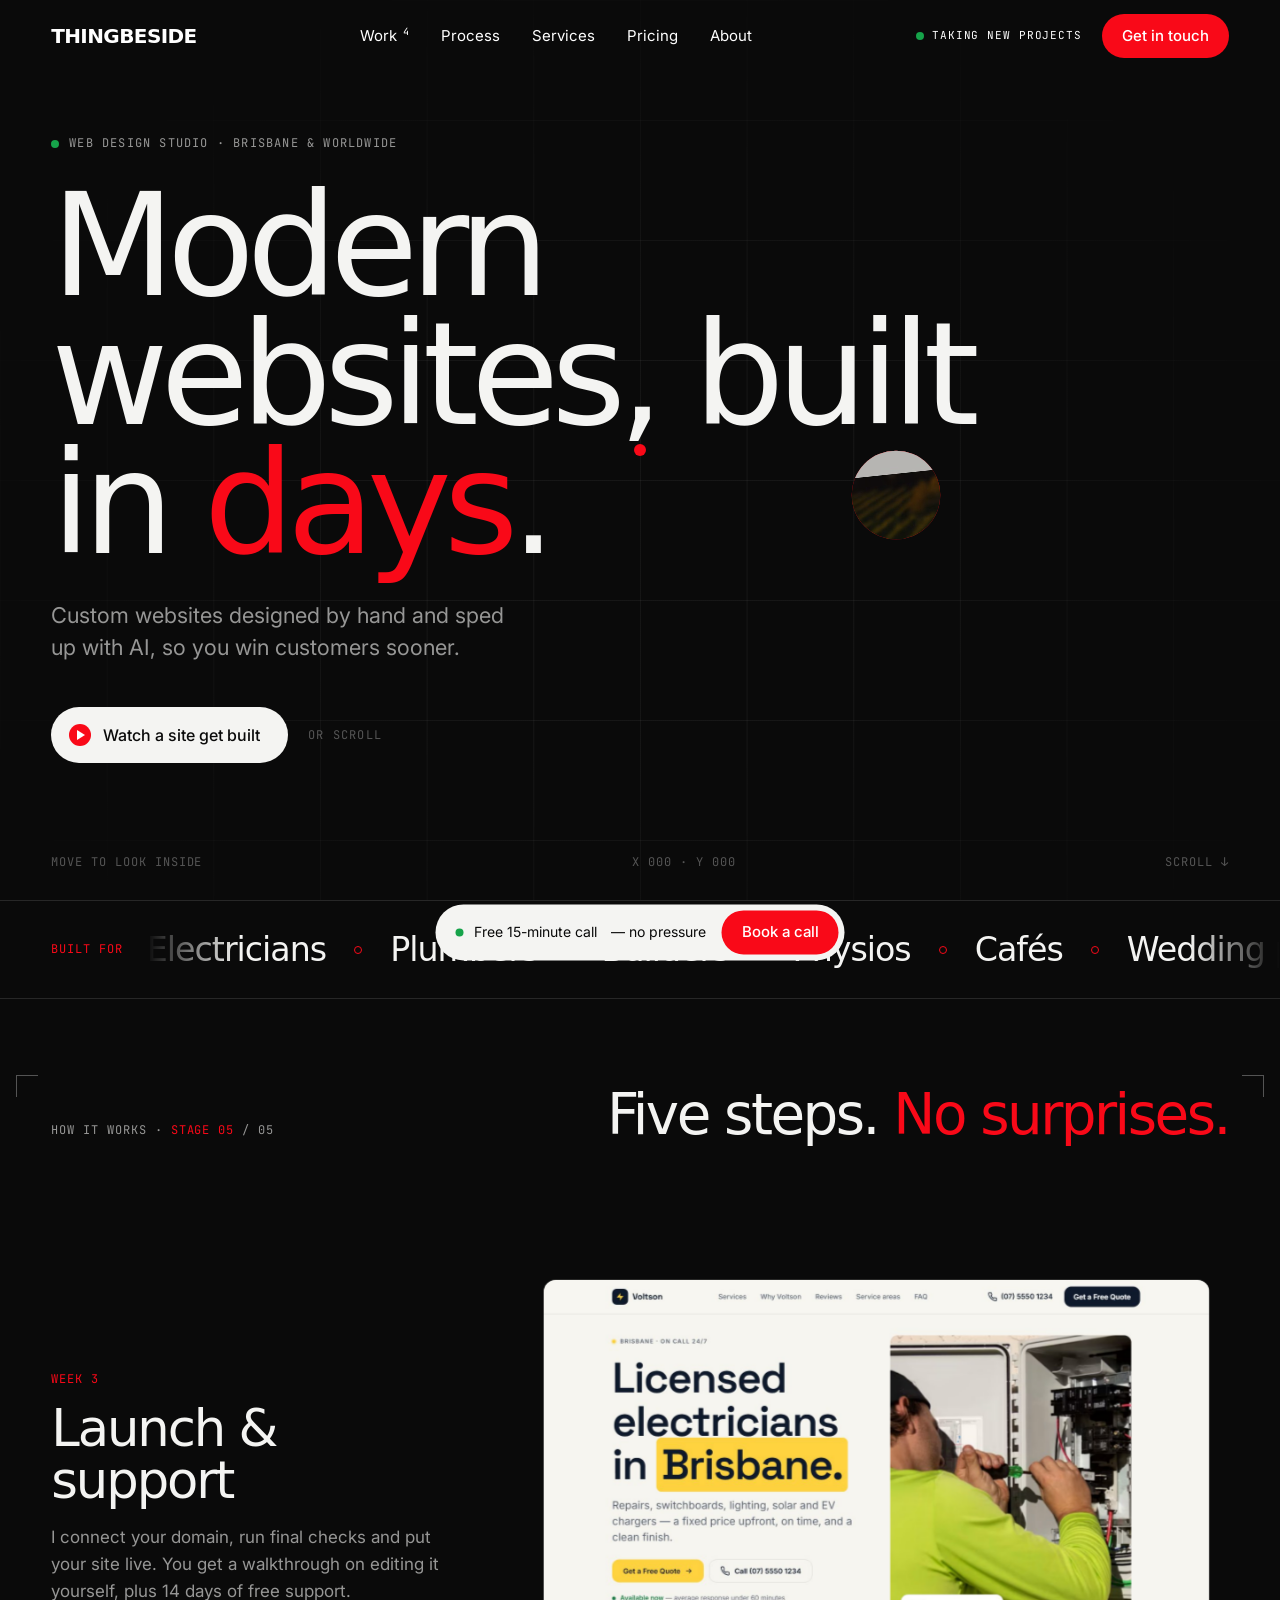
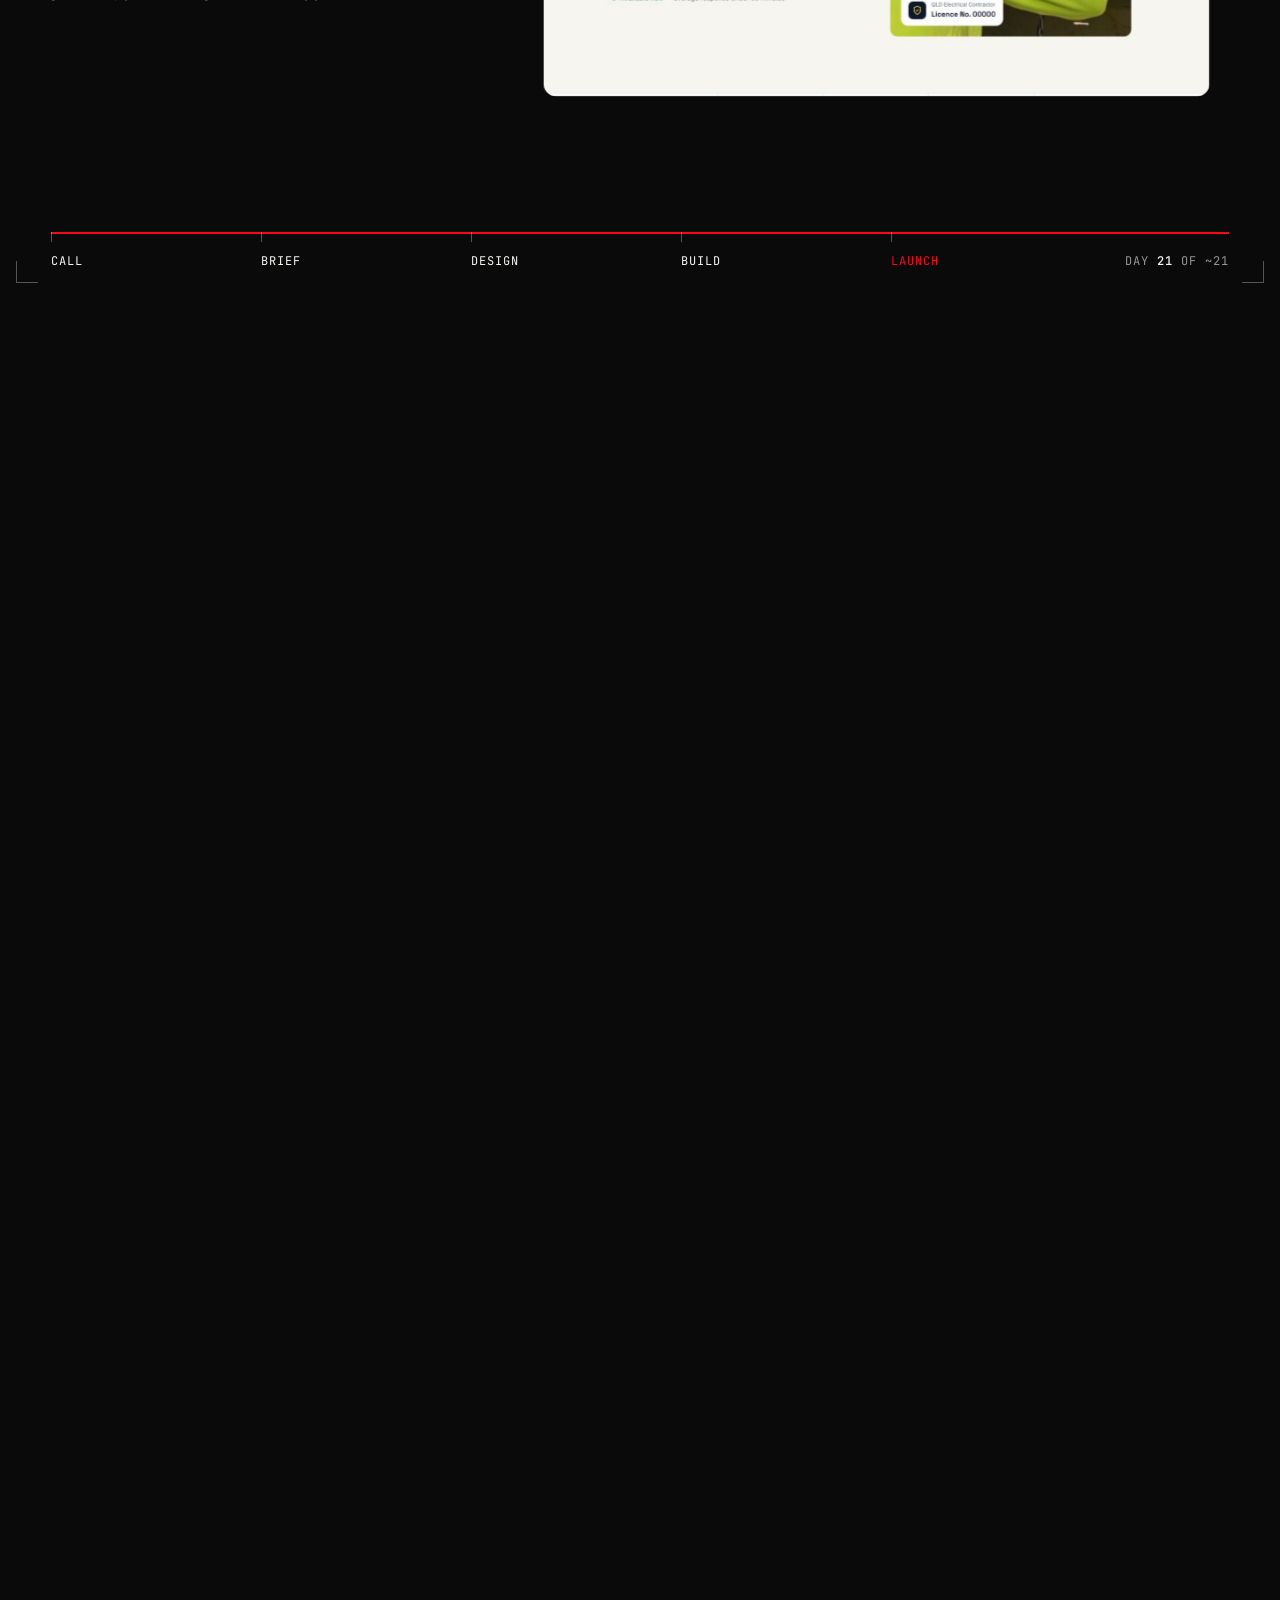
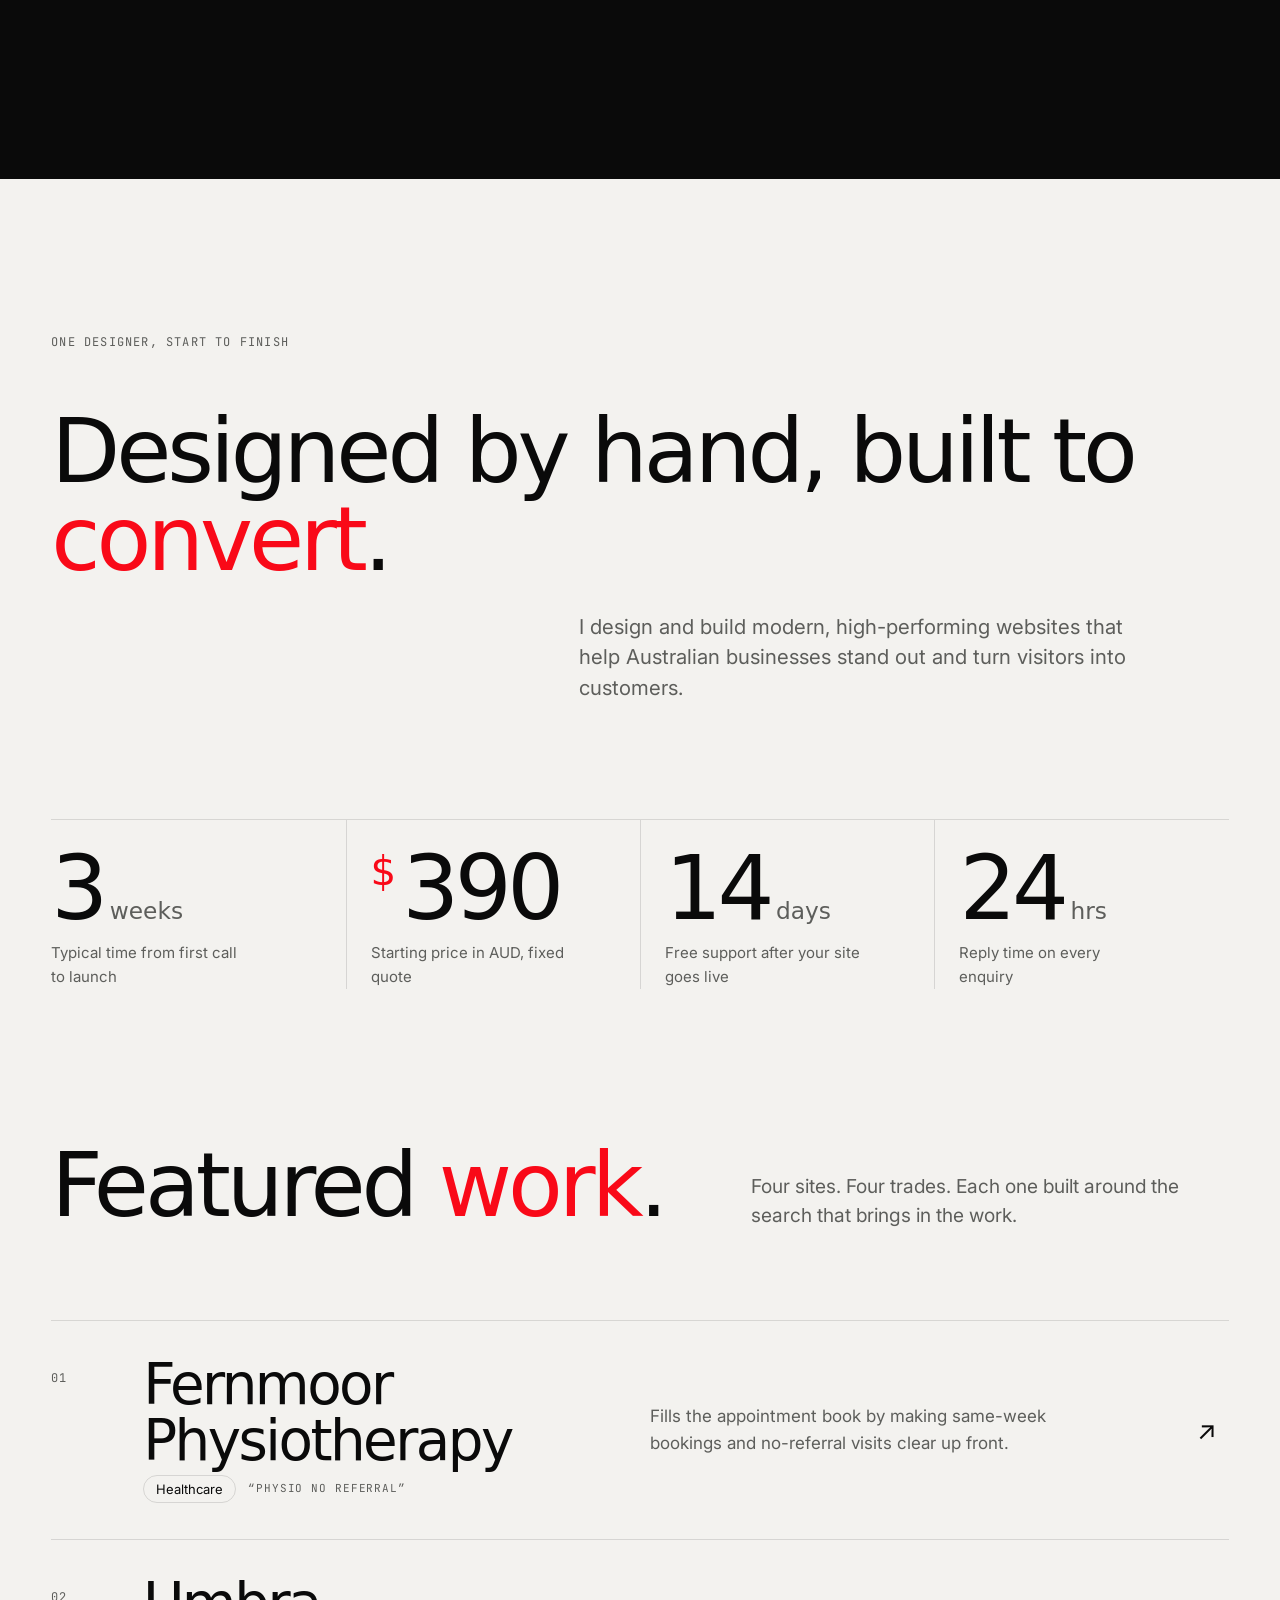
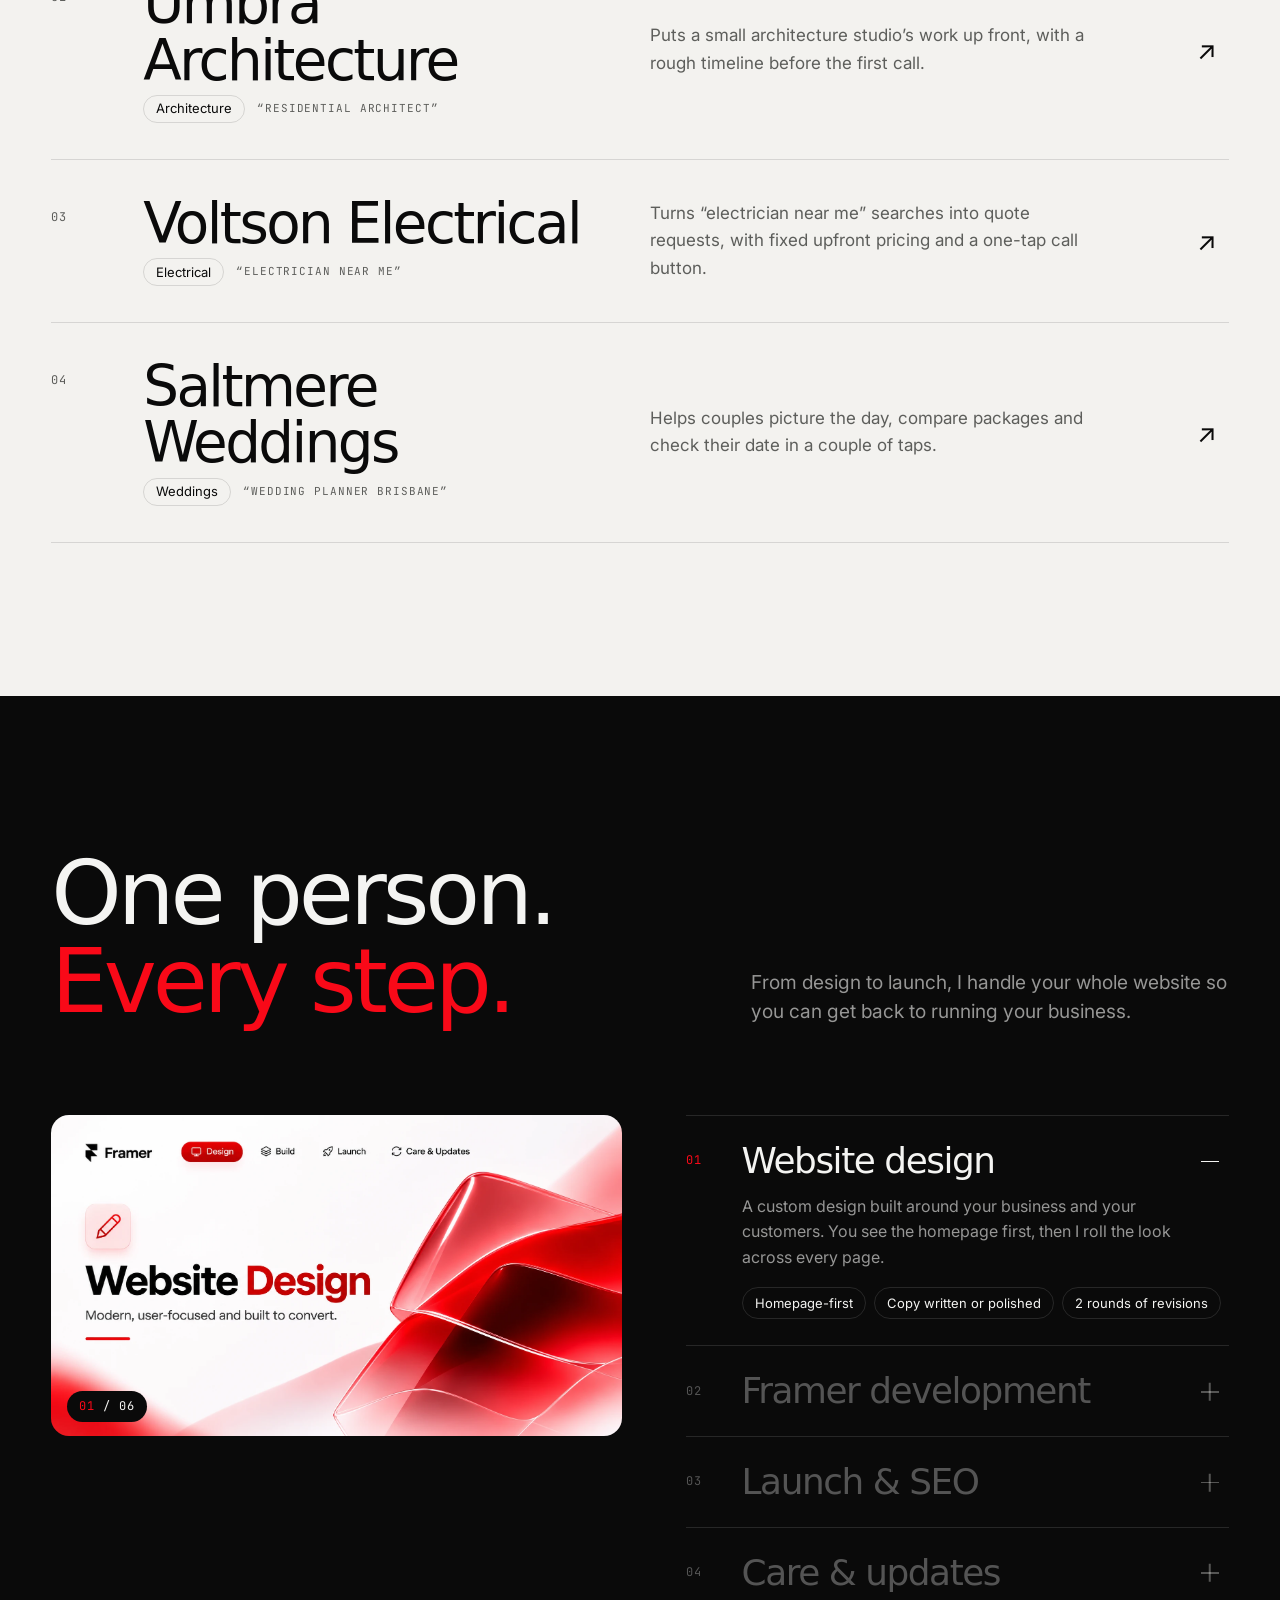
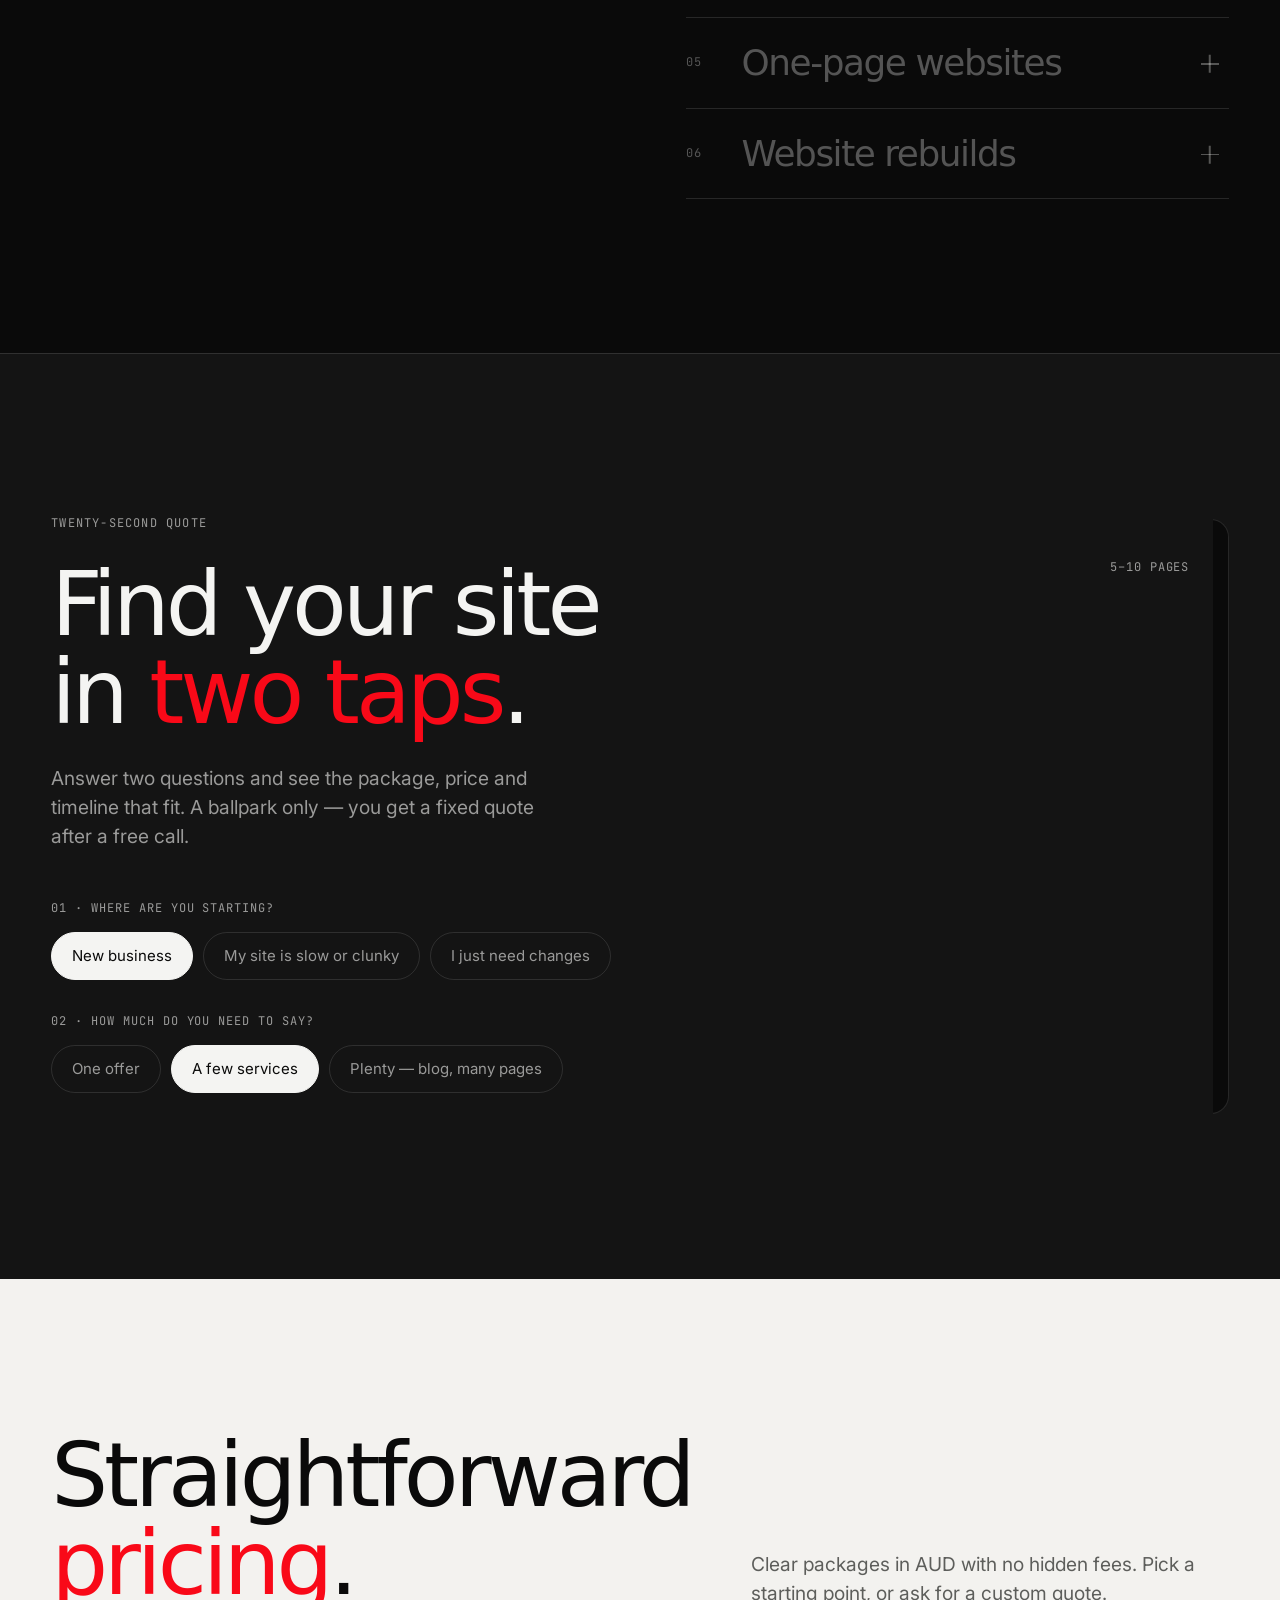
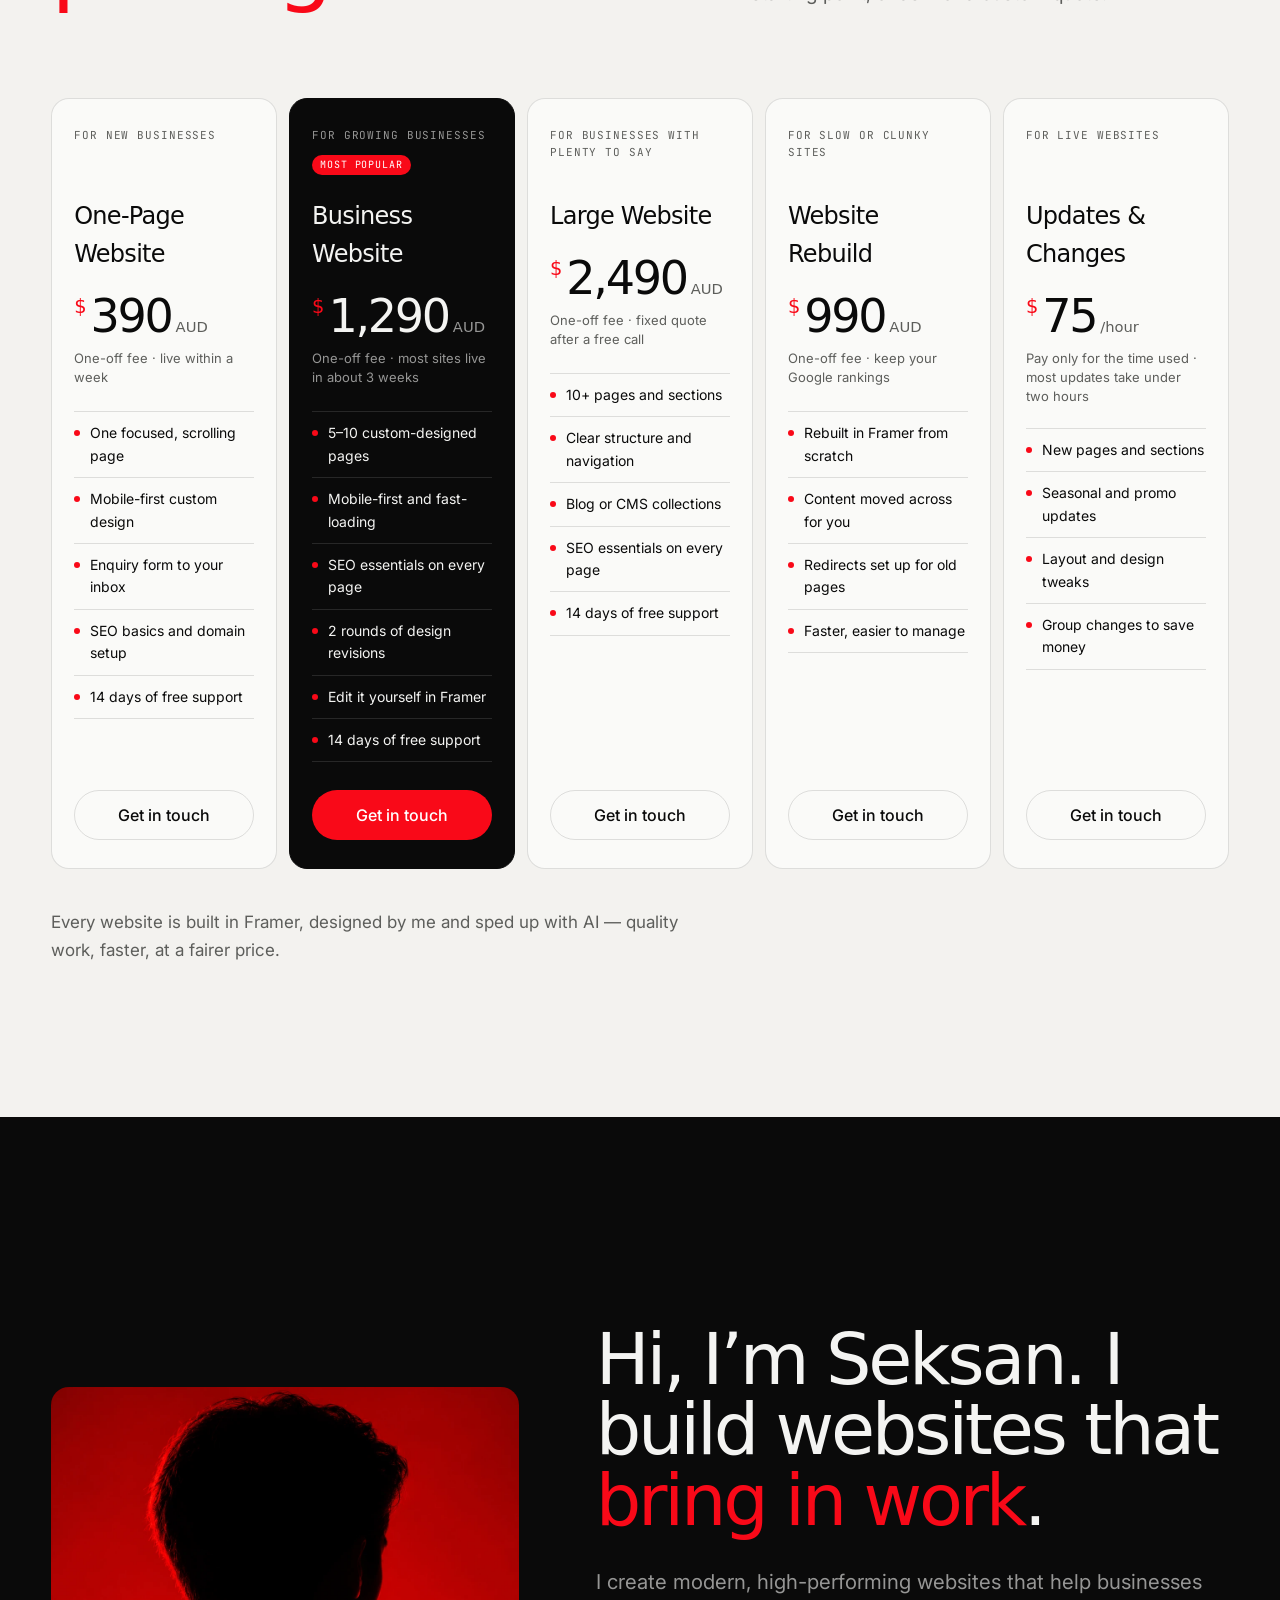
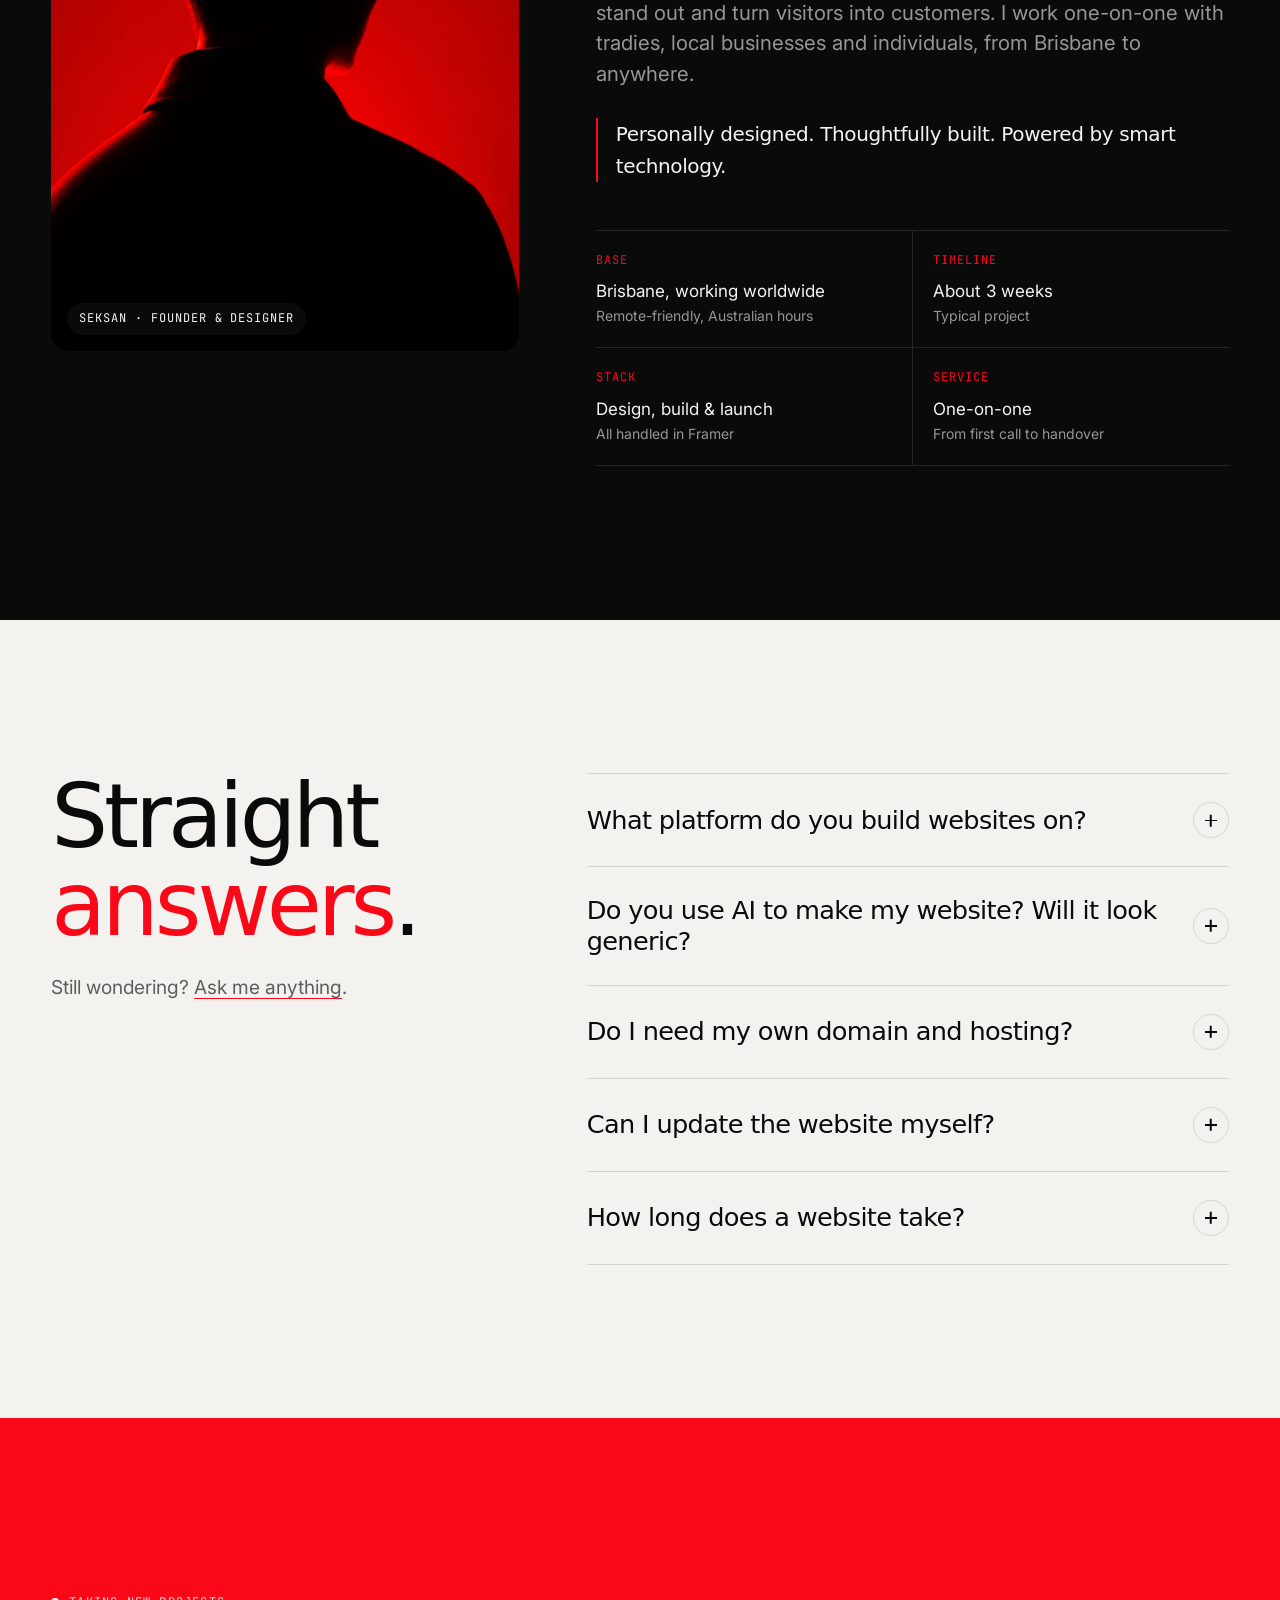
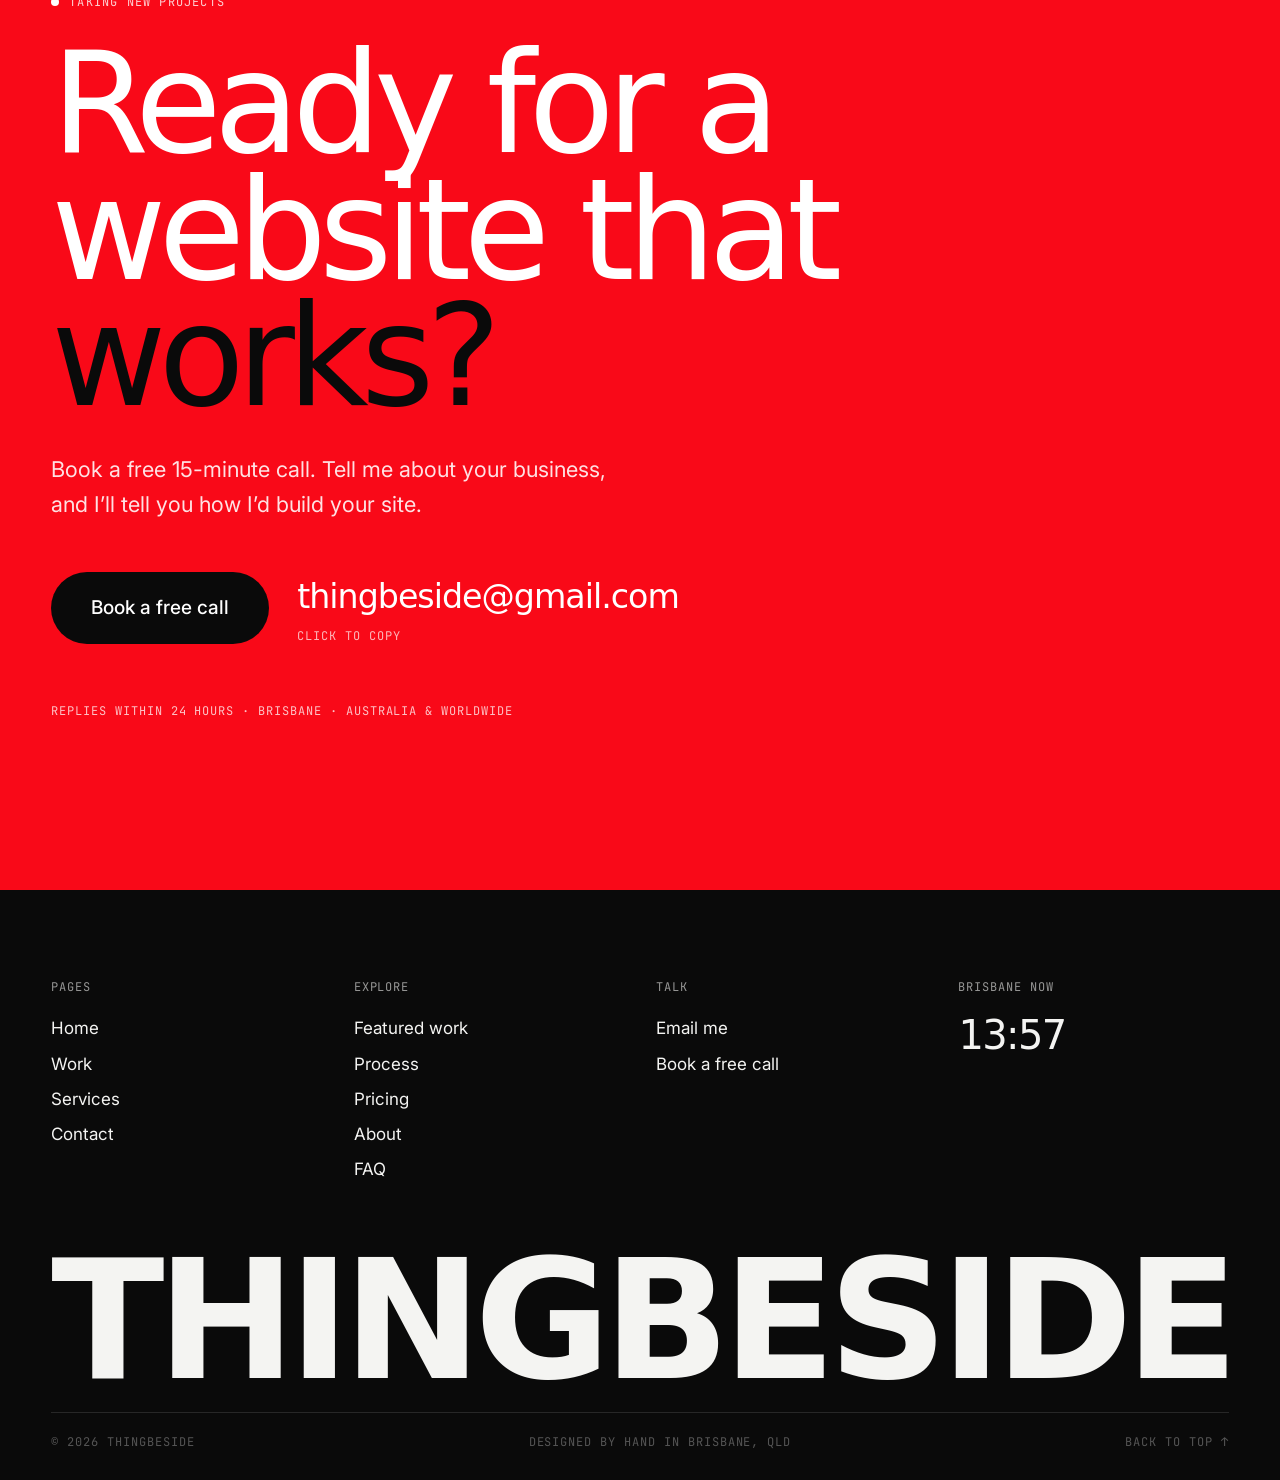
==== commit aaa03f3b: "Redesign THINGBESIDE portfolio site Single-page static site with hero spotlight reveal, scroll-drive" ====
--- a/index.html
+++ b/index.html
@@ -1,471 +1,511 @@
 <!doctype html>
-<html lang="en">
+<html lang="en-AU">
 <head>
-  <meta charset="utf-8" />
-  <meta name="viewport" content="width=device-width, initial-scale=1" />
-  <title>Northbridge Consulting — Strategy that moves the needle</title>
-  <meta name="description" content="Northbridge Consulting partners with leadership teams to sharpen strategy, streamline operations and deliver measurable growth." />
-  <meta name="theme-color" content="#00296B" />
-
-  <!-- Fonts: Switzer (headings) via Fontshare, Inter (body) via Google Fonts -->
-  <link rel="preconnect" href="https://api.fontshare.com" crossorigin />
-  <link rel="preconnect" href="https://fonts.googleapis.com" />
-  <link rel="preconnect" href="https://fonts.gstatic.com" crossorigin />
-  <link rel="stylesheet" href="https://api.fontshare.com/v2/css?f[]=switzer@400,500,600,700&display=swap" />
-  <link rel="stylesheet" href="https://fonts.googleapis.com/css2?family=Inter:wght@400;500;600&display=swap" />
-
-  <link rel="stylesheet" href="styles.css" />
-  <link rel="icon" href="data:image/svg+xml,%3Csvg xmlns='http://www.w3.org/2000/svg' viewBox='0 0 32 32'%3E%3Crect width='32' height='32' rx='8' fill='%2300296B'/%3E%3Cpath d='M9 23V9l14 14V9' stroke='white' stroke-width='3' fill='none' stroke-linecap='round' stroke-linejoin='round'/%3E%3C/svg%3E" />
+<meta charset="utf-8">
+<meta name="viewport" content="width=device-width, initial-scale=1">
+<title>THINGBESIDE | Website Designer in Brisbane</title>
+<meta name="description" content="Modern, mobile-first websites for Australian tradies and local businesses. Designed by hand, built in Framer, live in weeks. Book a free 15-minute call.">
+<meta property="og:title" content="THINGBESIDE | Website Designer in Brisbane">
+<meta property="og:description" content="Modern, mobile-first websites for Australian tradies and local businesses. Designed by hand, built in Framer, live in weeks.">
+<meta property="og:image" content="assets/work-voltsonelectrical.jpg">
+<meta name="theme-color" content="#0a0a0a">
+<link rel="preconnect" href="https://api.fontshare.com">
+<link rel="preconnect" href="https://fonts.googleapis.com">
+<link rel="preconnect" href="https://fonts.gstatic.com" crossorigin>
+<link rel="stylesheet" href="https://api.fontshare.com/v2/css?f[]=switzer@300,400,500,600,700&display=swap">
+<link rel="stylesheet" href="https://fonts.googleapis.com/css2?family=Inter:wght@400;500;600&family=JetBrains+Mono:wght@400;500&display=swap">
+<link rel="stylesheet" href="styles.css">
+<script type="application/ld+json">
+{"@context":"https://schema.org","@type":"ProfessionalService","name":"THINGBESIDE","description":"Web design studio building modern, mobile-first websites in Framer.","email":"thingbeside@gmail.com","areaServed":["Brisbane","Australia","Worldwide"],"address":{"@type":"PostalAddress","addressLocality":"Brisbane","addressRegion":"QLD","addressCountry":"AU"},"founder":{"@type":"Person","name":"Seksan"}}
+</script>
 </head>
-<body>
-  <a class="skip-link" href="#main">Skip to content</a>
-
-  <!-- ============ HEADER ============ -->
-  <header class="site-header" id="top">
-    <div class="container header-inner">
-      <a href="#top" class="logo" aria-label="Northbridge Consulting home">
-        <span class="logo-mark" aria-hidden="true">
-          <svg viewBox="0 0 32 32"><rect width="32" height="32" rx="8"/><path d="M9 23V9l14 14V9"/></svg>
-        </span>
-        <span class="logo-text">Northbridge</span>
-      </a>
-
-      <nav class="nav" id="nav" aria-label="Primary">
-        <ul>
-          <li><a href="#services">Services</a></li>
-          <li><a href="#approach">Approach</a></li>
-          <li><a href="#results">Results</a></li>
-          <li><a href="#insights">Case studies</a></li>
-          <li><a href="#faq">FAQ</a></li>
-        </ul>
-        <a href="#contact" class="btn btn-primary nav-cta">Book a consultation</a>
-      </nav>
-
-      <button class="nav-toggle" aria-controls="nav" aria-expanded="false" aria-label="Open menu">
-        <span></span><span></span><span></span>
+<body class="is-loading">
+<a class="skip" href="#main">Skip to content</a>
+
+<!-- Intro curtain -->
+<div class="intro" aria-hidden="true">
+  <div class="intro__word"><span>T</span><span>H</span><span>I</span><span>N</span><span>G</span><span>B</span><span>E</span><span>S</span><span>I</span><span>D</span><span>E</span></div>
+  <div class="intro__meta"><span>Brisbane, QLD</span><span class="intro__count">000</span></div>
+</div>
+
+<!-- Custom cursor -->
+<div class="cursor" aria-hidden="true"><span class="cursor__label"></span></div>
+
+<!-- Floating work preview -->
+<div class="preview" aria-hidden="true"><img alt="" src="assets/work-fernmoorphysiotherapy.jpg"></div>
+
+<header class="nav" id="nav">
+  <div class="nav__bar">
+    <a href="#top" class="nav__logo" aria-label="THINGBESIDE home">THING<span>BESIDE</span></a>
+    <nav class="nav__links" aria-label="Primary">
+      <a href="#work">Work <sup>4</sup></a>
+      <a href="#build">Process</a>
+      <a href="#services">Services</a>
+      <a href="#pricing">Pricing</a>
+      <a href="#about">About</a>
+    </nav>
+    <div class="nav__right">
+      <span class="nav__status"><i class="dot"></i>Taking new projects</span>
+      <a class="btn btn--accent btn--sm" href="#contact"><span class="btn__in"><span>Get in touch</span><span>Get in touch</span></span></a>
+      <button class="nav__burger" aria-label="Open menu" aria-expanded="false" aria-controls="menu"><span></span><span></span></button>
+    </div>
+  </div>
+</header>
+
+<div class="menu" id="menu" aria-hidden="true">
+  <nav aria-label="Mobile">
+    <a href="#work"><small>01</small>Work</a>
+    <a href="#build"><small>02</small>Process</a>
+    <a href="#services"><small>03</small>Services</a>
+    <a href="#pricing"><small>04</small>Pricing</a>
+    <a href="#about"><small>05</small>About</a>
+    <a href="#contact"><small>06</small>Contact</a>
+  </nav>
+  <a class="menu__mail" href="mailto:thingbeside@gmail.com">thingbeside@gmail.com</a>
+</div>
+
+<main id="main">
+
+<!-- ============ HERO ============ -->
+<section class="hero" id="top" data-cursor="Look">
+  <div class="hero__grid" aria-hidden="true"></div>
+
+  <!-- Base layer -->
+  <div class="hero__layer hero__base">
+    <div class="hero__inner">
+      <p class="eyebrow"><span class="dot"></span>Web design studio · Brisbane &amp; worldwide</p>
+      <h1 class="hero__title" data-split>Modern websites, built in <em>days</em>.</h1>
+      <p class="hero__sub" data-split>Custom websites designed by hand and sped up with AI, so you win customers sooner.</p>
+      <div class="hero__ctas">
+        <button class="btn btn--light btn--play" type="button" data-autoplay>
+          <span class="play" aria-hidden="true"></span>
+          <span class="btn__in"><span>Watch a site get built</span><span>Watch a site get built</span></span>
+        </button>
+        <span class="hero__or">or scroll</span>
+      </div>
+    </div>
+  </div>
+
+  <!-- Spotlight layer: what's inside -->
+  <div class="hero__layer hero__reveal" aria-hidden="true">
+    <div class="hero__shots">
+      <img src="assets/work-voltsonelectrical.jpg" alt="">
+      <img src="assets/work-umbra.jpg" alt="">
+      <img src="assets/work-fernmoorphysiotherapy.jpg" alt="">
+      <img src="assets/work-saltmereweddings.jpg" alt="">
+    </div>
+    <div class="hero__inner">
+      <p class="eyebrow"><span class="dot"></span>Web design studio · Brisbane &amp; worldwide</p>
+      <p class="hero__title hero__title--ghost">Modern websites, built in <em>days</em>.</p>
+      <p class="hero__sub">Custom websites designed by hand and sped up with AI, so you win customers sooner.</p>
+      <div class="hero__ctas" style="visibility:hidden"><span class="btn btn--light btn--play"><span class="play"></span><span class="btn__in"><span>Watch a site get built</span></span></span><span class="hero__or">or scroll</span></div>
+    </div>
+  </div>
+
+  <div class="hero__foot">
+    <span class="mono">Move to look inside</span>
+    <span class="mono hero__coords">X 000 · Y 000</span>
+    <span class="mono">Scroll ↓</span>
+  </div>
+</section>
+
+<!-- ============ MARQUEE ============ -->
+<section class="marquee" aria-label="Industries">
+  <span class="marquee__label mono">Built for</span>
+  <div class="marquee__track">
+    <div class="marquee__row">
+      <span>Electricians</span><i></i><span>Plumbers</span><i></i><span>Builders</span><i></i><span>Physios</span><i></i><span>Cafés</span><i></i><span>Wedding planners</span><i></i><span>Consultants</span><i></i><span>Landscapers</span><i></i><span>Cleaners</span><i></i><span>Clinics</span><i></i>
+    </div>
+    <div class="marquee__row" aria-hidden="true">
+      <span>Electricians</span><i></i><span>Plumbers</span><i></i><span>Builders</span><i></i><span>Physios</span><i></i><span>Cafés</span><i></i><span>Wedding planners</span><i></i><span>Consultants</span><i></i><span>Landscapers</span><i></i><span>Cleaners</span><i></i><span>Clinics</span><i></i>
+    </div>
+  </div>
+</section>
+
+<!-- ============ SIGNATURE: BUILD STORY ============ -->
+<section class="build" id="build" aria-label="How a website gets built, in five steps">
+  <div class="build__stage">
+    <div class="build__corners" aria-hidden="true"><i></i><i></i><i></i><i></i></div>
+
+    <div class="build__head">
+      <p class="mono build__eyebrow">How it works · <span class="build__step">Stage 01</span> / 05</p>
+      <h2 class="build__title">Five steps. <em>No surprises.</em></h2>
+    </div>
+
+    <div class="build__scene" aria-hidden="true">
+      <div class="stack">
+        <!-- L1 wireframe -->
+        <div class="layer layer--wire" style="--i:0">
+          <span class="layer__tag mono">01 · Structure</span>
+          <div class="wf-nav"><i></i><b></b><b></b><b></b><em></em></div>
+          <div class="wf-hero"><div><i></i><i></i><i class="s"></i><em></em></div><figure></figure></div>
+          <div class="wf-cards"><i></i><i></i><i></i></div>
+          <div class="wf-cols">
+            <span></span><span></span><span></span><span></span><span></span><span></span><span></span><span></span><span></span><span></span><span></span><span></span>
+          </div>
+        </div>
+        <!-- L2 content / type -->
+        <div class="layer layer--type" style="--i:1">
+          <span class="layer__tag mono">02 · Words</span>
+          <div class="ty-nav">Voltson<span>Services · Reviews · Areas</span></div>
+          <div class="ty-hero">
+            <p class="ty-kick mono">Brisbane · On call 24/7</p>
+            <p class="ty-h">Licensed electricians in Brisbane.</p>
+            <p class="ty-p">Repairs, switchboards, lighting, solar and EV chargers — a fixed price upfront.</p>
+          </div>
+          <span class="ty-spec mono">Switzer 64 / Inter 16</span>
+        </div>
+        <!-- L3 imagery -->
+        <div class="layer layer--img" style="--i:2">
+          <span class="layer__tag mono">03 · Design</span>
+          <figure class="im-photo"><img src="assets/pic-voltsonelectrical.jpg" alt=""></figure>
+          <div class="im-swatches"><i style="--c:#111"></i><i style="--c:#f4f4f2"></i><i style="--c:#ffd23f"></i></div>
+          <div class="im-cards"><img src="assets/pic-umbra.jpg" alt=""><img src="assets/pic-fernmoorphysiotherapy.jpg" alt=""><img src="assets/pic-saltmereweddings.jpg" alt=""></div>
+        </div>
+        <!-- L4 interaction -->
+        <div class="layer layer--ix" style="--i:3">
+          <span class="layer__tag mono">04 · Build</span>
+          <div class="ix-btn"><span>Get a free quote →</span><i class="ix-ripple"></i></div>
+          <svg class="ix-cursor" viewBox="0 0 24 24"><path d="M4 2l16 10-7 1.5L9.5 21z"/></svg>
+          <div class="ix-call">☎ Tap to call</div>
+          <div class="ix-form"><i></i><i></i><b>Send</b></div>
+          <svg class="ix-path" viewBox="0 0 400 200" preserveAspectRatio="none"><path d="M10 180 C 120 170, 160 40, 390 20"/></svg>
+        </div>
+        <!-- L5 launch chrome -->
+        <div class="layer layer--live" style="--i:4">
+          <span class="layer__tag mono">05 · Launch</span>
+          <div class="lv-bar"><i></i><i></i><i></i><span class="lv-url">voltson-electrical.vercel.app</span><span class="lv-live"><b class="dot"></b>Live</span></div>
+          <ul class="lv-checks mono"><li>Domain connected</li><li>SEO titles</li><li>Mobile checked</li><li>Speed checked</li></ul>
+        </div>
+        <!-- Final -->
+        <div class="layer layer--final" style="--i:5">
+          <img src="assets/work-voltsonelectrical.jpg" alt="">
+        </div>
+      </div>
+    </div>
+
+    <div class="build__copy" aria-live="polite">
+      <p class="mono build__when">Day 1 · 15 min</p>
+      <h3 class="build__name">Discovery call</h3>
+      <p class="build__text">A free, no-pressure chat about your business, your customers and what your website needs to do. If we’re a good fit, you get a fixed quote and timeline.</p>
+    </div>
+
+    <div class="build__ruler" aria-hidden="true">
+      <div class="ruler__track"><i class="ruler__fill"></i></div>
+      <ol class="ruler__labels mono">
+        <li>Call</li><li>Brief</li><li>Design</li><li>Build</li><li>Launch</li>
+      </ol>
+      <span class="ruler__day mono">Day <b>01</b> of ~21</span>
+    </div>
+  </div>
+
+  <!-- Accessible / reduced-motion fallback list -->
+  <ol class="sr-only">
+    <li>Discovery call — Day 1, 15 minutes.</li><li>Brief — Days 2–4.</li><li>Design — Weeks 1–2.</li><li>Build — Weeks 2–3.</li><li>Launch &amp; support — Week 3.</li>
+  </ol>
+</section>
+
+<!-- ============ STATS / INTRO ============ -->
+<section class="intro-sec light" id="intro">
+  <div class="wrap">
+    <div class="split-head">
+      <p class="eyebrow eyebrow--dark" data-reveal>One designer, start to finish</p>
+      <h2 class="h2" data-split>Designed by hand, built to <em>convert</em>.</h2>
+      <p class="lede" data-reveal>I design and build modern, high-performing websites that help Australian businesses stand out and turn visitors into customers.</p>
+    </div>
+    <dl class="stats">
+      <div class="stat" data-reveal><dt>Typical time from first call to launch</dt><dd><span data-count="3">0</span><small>weeks</small></dd></div>
+      <div class="stat" data-reveal><dt>Starting price in AUD, fixed quote</dt><dd><small class="pre">$</small><span data-count="390">0</span></dd></div>
+      <div class="stat" data-reveal><dt>Free support after your site goes live</dt><dd><span data-count="14">0</span><small>days</small></dd></div>
+      <div class="stat" data-reveal><dt>Reply time on every enquiry</dt><dd><span data-count="24">0</span><small>hrs</small></dd></div>
+    </dl>
+  </div>
+</section>
+
+<!-- ============ WORK ============ -->
+<section class="work light" id="work">
+  <div class="wrap">
+    <div class="sec-head">
+      <h2 class="h2" data-split>Featured <em>work</em>.</h2>
+      <p class="sec-sub" data-reveal>Four sites. Four trades. Each one built around the search that brings in the work.</p>
+    </div>
+    <ol class="work__list">
+      <li class="work__row" data-img="assets/work-fernmoorphysiotherapy.jpg" data-reveal>
+        <a href="https://fernmoor-physiotherapy.vercel.app/" target="_blank" rel="noopener" data-cursor="Visit">
+          <span class="work__n mono">01</span>
+          <span class="work__name">Fernmoor Physiotherapy</span>
+          <span class="work__desc">Fills the appointment book by making same-week bookings and no-referral visits clear up front.</span>
+          <span class="work__meta"><span class="chip">Healthcare</span><span class="kw mono">“physio no referral”</span></span>
+          <span class="work__arrow" aria-hidden="true">↗</span>
+          <img class="work__img" src="assets/work-fernmoorphysiotherapy.jpg" alt="Fernmoor Physiotherapy homepage" loading="lazy">
+          <span class="sr-only">(opens the live site in a new tab)</span>
+        </a>
+      </li>
+      <li class="work__row" data-img="assets/work-umbra.jpg" data-reveal>
+        <a href="https://umbra-architecture.vercel.app/" target="_blank" rel="noopener" data-cursor="Visit">
+          <span class="work__n mono">02</span>
+          <span class="work__name">Umbra Architecture</span>
+          <span class="work__desc">Puts a small architecture studio’s work up front, with a rough timeline before the first call.</span>
+          <span class="work__meta"><span class="chip">Architecture</span><span class="kw mono">“residential architect”</span></span>
+          <span class="work__arrow" aria-hidden="true">↗</span>
+          <img class="work__img" src="assets/work-umbra.jpg" alt="Umbra Architecture homepage" loading="lazy">
+          <span class="sr-only">(opens the live site in a new tab)</span>
+        </a>
+      </li>
+      <li class="work__row" data-img="assets/work-voltsonelectrical.jpg" data-reveal>
+        <a href="https://voltson-electrical.vercel.app/" target="_blank" rel="noopener" data-cursor="Visit">
+          <span class="work__n mono">03</span>
+          <span class="work__name">Voltson Electrical</span>
+          <span class="work__desc">Turns “electrician near me” searches into quote requests, with fixed upfront pricing and a one-tap call button.</span>
+          <span class="work__meta"><span class="chip">Electrical</span><span class="kw mono">“electrician near me”</span></span>
+          <span class="work__arrow" aria-hidden="true">↗</span>
+          <img class="work__img" src="assets/work-voltsonelectrical.jpg" alt="Voltson Electrical homepage" loading="lazy">
+          <span class="sr-only">(opens the live site in a new tab)</span>
+        </a>
+      </li>
+      <li class="work__row" data-img="assets/work-saltmereweddings.jpg" data-reveal>
+        <a href="https://saltmere-weddings.vercel.app/" target="_blank" rel="noopener" data-cursor="Visit">
+          <span class="work__n mono">04</span>
+          <span class="work__name">Saltmere Weddings</span>
+          <span class="work__desc">Helps couples picture the day, compare packages and check their date in a couple of taps.</span>
+          <span class="work__meta"><span class="chip">Weddings</span><span class="kw mono">“wedding planner brisbane”</span></span>
+          <span class="work__arrow" aria-hidden="true">↗</span>
+          <img class="work__img" src="assets/work-saltmereweddings.jpg" alt="Saltmere Weddings homepage" loading="lazy">
+          <span class="sr-only">(opens the live site in a new tab)</span>
+        </a>
+      </li>
+    </ol>
+  </div>
+</section>
+
+<!-- ============ SERVICES ============ -->
+<section class="services" id="services">
+  <div class="wrap">
+    <div class="sec-head sec-head--dark">
+      <h2 class="h2" data-split>One person. <em>Every step.</em></h2>
+      <p class="sec-sub" data-reveal>From design to launch, I handle your whole website so you can get back to running your business.</p>
+    </div>
+    <div class="svc">
+      <figure class="svc__fig" aria-hidden="true">
+        <img class="is-on" src="assets/service-design.webp" alt="">
+        <img src="assets/service-framer.webp" alt="">
+        <img src="assets/service-launch.webp" alt="">
+        <img src="assets/service-care.webp" alt="">
+        <img src="assets/service-onepage.webp" alt="">
+        <img src="assets/service-rebuild.webp" alt="">
+        <figcaption class="mono"><span class="svc__idx">01</span> / 06</figcaption>
+      </figure>
+      <ul class="svc__list">
+        <li><button class="svc__item is-on" data-i="0" aria-expanded="true">
+          <span class="mono">01</span><span class="svc__t">Website design</span><span class="svc__plus" aria-hidden="true"></span>
+          <span class="svc__body"><span><span class="svc__p">A custom design built around your business and your customers. You see the homepage first, then I roll the look across every page.</span>
+          <span class="svc__ticks"><span>Homepage-first</span><span>Copy written or polished</span><span>2 rounds of revisions</span></span></span></span>
+        </button></li>
+        <li><button class="svc__item" data-i="1" aria-expanded="false">
+          <span class="mono">02</span><span class="svc__t">Framer development</span><span class="svc__plus" aria-hidden="true"></span>
+          <span class="svc__body"><span><span class="svc__p">Fast, secure and smooth to use, with animations that make you look established on every screen size.</span>
+          <span class="svc__ticks"><span>Mobile-first layouts</span><span>Forms to your inbox</span><span>Private preview link</span></span></span></span>
+        </button></li>
+        <li><button class="svc__item" data-i="2" aria-expanded="false">
+          <span class="mono">03</span><span class="svc__t">Launch &amp; SEO</span><span class="svc__plus" aria-hidden="true"></span>
+          <span class="svc__body"><span><span class="svc__p">Your site goes live properly set up, so Google can find it and customers searching in your area can find you.</span>
+          <span class="svc__ticks"><span>Domain connected</span><span>Titles on every page</span><span>Speed &amp; accessibility checks</span></span></span></span>
+        </button></li>
+        <li><button class="svc__item" data-i="3" aria-expanded="false">
+          <span class="mono">04</span><span class="svc__t">Care &amp; updates</span><span class="svc__plus" aria-hidden="true"></span>
+          <span class="svc__body"><span><span class="svc__p">A site you can update yourself. Change text and photos in minutes, or hand the bigger jobs to me.</span>
+          <span class="svc__ticks"><span>Editing walkthrough</span><span>14 days free support</span><span>$75/hour after that</span></span></span></span>
+        </button></li>
+        <li><button class="svc__item" data-i="4" aria-expanded="false">
+          <span class="mono">05</span><span class="svc__t">One-page websites</span><span class="svc__plus" aria-hidden="true"></span>
+          <span class="svc__body"><span><span class="svc__p">A single, focused page built to turn visitors into enquiries. Ideal for new businesses, promotions or capturing leads fast.</span>
+          <span class="svc__ticks"><span>Built to convert</span><span>Enquiry form</span><span>Live within a week</span></span></span></span>
+        </button></li>
+        <li><button class="svc__item" data-i="5" aria-expanded="false">
+          <span class="mono">06</span><span class="svc__t">Website rebuilds</span><span class="svc__plus" aria-hidden="true"></span>
+          <span class="svc__body"><span><span class="svc__p">Stuck with a slow, clunky or hard-to-manage website? I’ll rebuild it in Framer and move your content across.</span>
+          <span class="svc__ticks"><span>Content moved for you</span><span>Redirects set up</span><span>Keep your rankings</span></span></span></span>
+        </button></li>
+      </ul>
+    </div>
+  </div>
+</section>
+
+<!-- ============ FINDER ============ -->
+<section class="finder" id="finder">
+  <div class="wrap finder__wrap">
+    <div class="finder__q">
+      <p class="eyebrow" data-reveal>Twenty-second quote</p>
+      <h2 class="h2" data-split>Find your site in <em>two taps</em>.</h2>
+      <p class="sec-sub" data-reveal>Answer two questions and see the package, price and timeline that fit. A ballpark only — you get a fixed quote after a free call.</p>
+
+      <fieldset class="q" data-q="start" data-reveal>
+        <legend class="mono">01 · Where are you starting?</legend>
+        <div class="chips">
+          <button type="button" class="pick is-on" data-v="new">New business</button>
+          <button type="button" class="pick" data-v="slow">My site is slow or clunky</button>
+          <button type="button" class="pick" data-v="edit">I just need changes</button>
+        </div>
+      </fieldset>
+      <fieldset class="q" data-q="size" data-reveal>
+        <legend class="mono">02 · How much do you need to say?</legend>
+        <div class="chips">
+          <button type="button" class="pick" data-v="one">One offer</button>
+          <button type="button" class="pick is-on" data-v="few">A few services</button>
+          <button type="button" class="pick" data-v="lots">Plenty — blog, many pages</button>
+        </div>
+      </fieldset>
+    </div>
+
+    <div class="finder__out" data-reveal>
+      <div class="pages" aria-hidden="true"></div>
+      <div class="result" aria-live="polite">
+        <p class="mono result__for">For growing businesses</p>
+        <p class="result__name">Business Website</p>
+        <p class="result__price"><small>from $</small><span class="result__num">1,290</span><small class="aud">AUD</small></p>
+        <p class="result__time mono">Most sites live in about 3 weeks</p>
+        <a class="btn btn--accent" href="#contact"><span class="btn__in"><span>Book a free 15-min call</span><span>Book a free 15-min call</span></span></a>
+      </div>
+    </div>
+  </div>
+</section>
+
+<!-- ============ PRICING ============ -->
+<section class="pricing light" id="pricing">
+  <div class="wrap">
+    <div class="sec-head">
+      <h2 class="h2" data-split>Straightforward <em>pricing</em>.</h2>
+      <p class="sec-sub" data-reveal>Clear packages in AUD with no hidden fees. Pick a starting point, or ask for a custom quote.</p>
+    </div>
+    <div class="plans" data-cursor="Drag">
+      <article class="plan" data-reveal>
+        <p class="mono plan__for">For new businesses</p>
+        <h3 class="plan__name">One-Page Website</h3>
+        <p class="plan__price"><small>$</small><span data-count="390">0</span><small>AUD</small></p>
+        <p class="plan__note">One-off fee · live within a week</p>
+        <ul><li>One focused, scrolling page</li><li>Mobile-first custom design</li><li>Enquiry form to your inbox</li><li>SEO basics and domain setup</li><li>14 days of free support</li></ul>
+        <a class="btn btn--line" href="#contact"><span class="btn__in"><span>Get in touch</span><span>Get in touch</span></span></a>
+      </article>
+      <article class="plan plan--hot" data-reveal>
+        <p class="mono plan__for">For growing businesses <span class="tag">Most popular</span></p>
+        <h3 class="plan__name">Business Website</h3>
+        <p class="plan__price"><small>$</small><span data-count="1290">0</span><small>AUD</small></p>
+        <p class="plan__note">One-off fee · most sites live in about 3 weeks</p>
+        <ul><li>5–10 custom-designed pages</li><li>Mobile-first and fast-loading</li><li>SEO essentials on every page</li><li>2 rounds of design revisions</li><li>Edit it yourself in Framer</li><li>14 days of free support</li></ul>
+        <a class="btn btn--accent" href="#contact"><span class="btn__in"><span>Get in touch</span><span>Get in touch</span></span></a>
+      </article>
+      <article class="plan" data-reveal>
+        <p class="mono plan__for">For businesses with plenty to say</p>
+        <h3 class="plan__name">Large Website</h3>
+        <p class="plan__price"><small>$</small><span data-count="2490">0</span><small>AUD</small></p>
+        <p class="plan__note">One-off fee · fixed quote after a free call</p>
+        <ul><li>10+ pages and sections</li><li>Clear structure and navigation</li><li>Blog or CMS collections</li><li>SEO essentials on every page</li><li>14 days of free support</li></ul>
+        <a class="btn btn--line" href="#contact"><span class="btn__in"><span>Get in touch</span><span>Get in touch</span></span></a>
+      </article>
+      <article class="plan" data-reveal>
+        <p class="mono plan__for">For slow or clunky sites</p>
+        <h3 class="plan__name">Website Rebuild</h3>
+        <p class="plan__price"><small>$</small><span data-count="990">0</span><small>AUD</small></p>
+        <p class="plan__note">One-off fee · keep your Google rankings</p>
+        <ul><li>Rebuilt in Framer from scratch</li><li>Content moved across for you</li><li>Redirects set up for old pages</li><li>Faster, easier to manage</li></ul>
+        <a class="btn btn--line" href="#contact"><span class="btn__in"><span>Get in touch</span><span>Get in touch</span></span></a>
+      </article>
+      <article class="plan" data-reveal>
+        <p class="mono plan__for">For live websites</p>
+        <h3 class="plan__name">Updates &amp; Changes</h3>
+        <p class="plan__price"><small>$</small><span data-count="75">0</span><small>/hour</small></p>
+        <p class="plan__note">Pay only for the time used · most updates take under two hours</p>
+        <ul><li>New pages and sections</li><li>Seasonal and promo updates</li><li>Layout and design tweaks</li><li>Group changes to save money</li></ul>
+        <a class="btn btn--line" href="#contact"><span class="btn__in"><span>Get in touch</span><span>Get in touch</span></span></a>
+      </article>
+    </div>
+    <p class="pricing__foot" data-reveal>Every website is built in Framer, designed by me and sped up with AI — quality work, faster, at a fairer price.</p>
+  </div>
+</section>
+
+<!-- ============ ABOUT ============ -->
+<section class="about" id="about">
+  <div class="wrap about__wrap">
+    <figure class="about__fig" data-reveal>
+      <img src="assets/about-person.webp" alt="Seksan, founder and designer of THINGBESIDE, in silhouette against red" loading="lazy">
+      <figcaption class="mono">Seksan · Founder &amp; designer</figcaption>
+    </figure>
+    <div class="about__copy">
+      <p class="eyebrow" data-reveal>The human behind THINGBESIDE</p>
+      <h2 class="h2" data-split>Hi, I’m Seksan. I build websites that <em>bring in work</em>.</h2>
+      <p class="lede" data-reveal>I create modern, high-performing websites that help businesses stand out and turn visitors into customers. I work one-on-one with tradies, local businesses and individuals, from Brisbane to anywhere.</p>
+      <p class="about__quote" data-reveal>Personally designed. Thoughtfully built. Powered by smart technology.</p>
+      <dl class="facts">
+        <div data-reveal><dt class="mono">Base</dt><dd>Brisbane, working worldwide</dd><dd class="muted">Remote-friendly, Australian hours</dd></div>
+        <div data-reveal><dt class="mono">Timeline</dt><dd>About 3 weeks</dd><dd class="muted">Typical project</dd></div>
+        <div data-reveal><dt class="mono">Stack</dt><dd>Design, build &amp; launch</dd><dd class="muted">All handled in Framer</dd></div>
+        <div data-reveal><dt class="mono">Service</dt><dd>One-on-one</dd><dd class="muted">From first call to handover</dd></div>
+      </dl>
+    </div>
+  </div>
+</section>
+
+<!-- ============ FAQ ============ -->
+<section class="faq light" id="faq">
+  <div class="wrap faq__wrap">
+    <div class="faq__head">
+      <h2 class="h2" data-split>Straight <em>answers</em>.</h2>
+      <p class="sec-sub" data-reveal>Still wondering? <a href="mailto:thingbeside@gmail.com">Ask me anything</a>.</p>
+    </div>
+    <div class="faq__list">
+      <div class="qa" data-reveal><button aria-expanded="false"><span>What platform do you build websites on?</span><i aria-hidden="true"></i></button>
+        <div class="qa__a"><div><p>I build every website in Framer, a modern website builder trusted by startups and design studios worldwide. It gives you a fast, secure and great-looking site with smooth animations, and it’s easy for you to edit after launch.</p></div></div></div>
+      <div class="qa" data-reveal><button aria-expanded="false"><span>Do you use AI to make my website? Will it look generic?</span><i aria-hidden="true"></i></button>
+        <div class="qa__a"><div><p>AI helps me with the repetitive parts, like layout drafts and first-pass copy, so I work faster. Every site is then designed and built by me in Framer, with each detail refined by hand. Your site is built around your business, not a template.</p></div></div></div>
+      <div class="qa" data-reveal><button aria-expanded="false"><span>Do I need my own domain and hosting?</span><i aria-hidden="true"></i></button>
+        <div class="qa__a"><div><p>If you already have a domain, we’ll connect it to your Framer site. If not, I’ll help you set one up. Hosting is through Framer, so your site loads fast, stays secure and needs no technical setup from you.</p></div></div></div>
+      <div class="qa" data-reveal><button aria-expanded="false"><span>Can I update the website myself?</span><i aria-hidden="true"></i></button>
+        <div class="qa__a"><div><p>Yes. Framer has a simple visual editor, so you can change text, images and blog posts without touching any code. I’ll show you how at handover, or you can leave updates to me.</p></div></div></div>
+      <div class="qa" data-reveal><button aria-expanded="false"><span>How long does a website take?</span><i aria-hidden="true"></i></button>
+        <div class="qa__a"><div><p>A one-page site is usually live within a week. A 5–10 page business website takes about three weeks from the first call to launch, depending on how quickly we get your content together.</p></div></div></div>
+    </div>
+  </div>
+</section>
+
+<!-- ============ CONTACT ============ -->
+<section class="contact" id="contact">
+  <div class="wrap">
+    <p class="eyebrow" data-reveal><span class="dot"></span>Taking new projects</p>
+    <h2 class="contact__title" data-split>Ready for a website that <em>works?</em></h2>
+    <p class="contact__sub" data-reveal>Book a free 15-minute call. Tell me about your business, and I’ll tell you how I’d build your site.</p>
+    <div class="contact__row" data-reveal>
+      <a class="btn btn--accent btn--lg magnet" href="mailto:thingbeside@gmail.com?subject=Free%2015-minute%20call"><span class="btn__in"><span>Book a free call</span><span>Book a free call</span></span></a>
+      <button class="copy" type="button" data-copy="thingbeside@gmail.com" data-cursor="Copy">
+        <span class="copy__mail">thingbeside@gmail.com</span>
+        <span class="copy__hint mono">Click to copy</span>
       </button>
     </div>
-  </header>
-
-  <main id="main">
-    <!-- ============ HERO ============ -->
-    <section class="hero">
-      <div class="container hero-grid">
-        <div class="hero-copy">
-          <p class="eyebrow"><span class="dot" aria-hidden="true"></span> Management &amp; strategy consulting</p>
-          <h1>Clear strategy. <span class="accent">Confident</span> execution.</h1>
-          <p class="lead">
-            We partner with leadership teams to cut through complexity, align the organisation
-            and turn ambitious plans into measurable results — without the bloated decks.
-          </p>
-          <div class="hero-actions">
-            <a href="#contact" class="btn btn-primary btn-lg">
-              Book a free consultation
-              <svg class="icon" viewBox="0 0 20 20" aria-hidden="true"><path d="M4 10h12m-5-5 5 5-5 5"/></svg>
-            </a>
-            <a href="#insights" class="btn btn-ghost btn-lg">See our work</a>
-          </div>
-          <ul class="hero-proof" aria-label="Highlights">
-            <li><strong>15+</strong> years advising</li>
-            <li><strong>240+</strong> engagements</li>
-            <li><strong>4.9/5</strong> client rating</li>
-          </ul>
-        </div>
-
-        <div class="hero-visual" aria-hidden="true">
-          <div class="visual-panel">
-            <div class="panel-head">
-              <span class="panel-title">Revenue growth</span>
-              <span class="pill pill-up">+38% YoY</span>
-            </div>
-            <svg class="chart" viewBox="0 0 320 160" preserveAspectRatio="none">
-              <defs>
-                <linearGradient id="area" x1="0" y1="0" x2="0" y2="1">
-                  <stop offset="0%" stop-color="#ffffff" stop-opacity=".35" />
-                  <stop offset="100%" stop-color="#ffffff" stop-opacity="0" />
-                </linearGradient>
-              </defs>
-              <g class="grid-lines">
-                <line x1="0" y1="40" x2="320" y2="40" />
-                <line x1="0" y1="80" x2="320" y2="80" />
-                <line x1="0" y1="120" x2="320" y2="120" />
-              </g>
-              <path class="area" d="M0 140 C40 132 60 120 90 118 S140 96 170 92 S220 60 250 52 S300 26 320 18 V160 H0Z" fill="url(#area)" />
-              <path class="line" d="M0 140 C40 132 60 120 90 118 S140 96 170 92 S220 60 250 52 S300 26 320 18" />
-              <circle cx="320" cy="18" r="5" class="pt" />
-            </svg>
-            <div class="panel-foot">
-              <span>Q1</span><span>Q2</span><span>Q3</span><span>Q4</span>
-            </div>
-          </div>
-
-          <div class="float-card card-a">
-            <span class="fc-icon">
-              <svg viewBox="0 0 24 24"><path d="M5 13l4 4L19 7"/></svg>
-            </span>
-            <div>
-              <span class="fc-label">Operating costs</span>
-              <span class="fc-value">−22%</span>
-            </div>
-          </div>
-
-          <div class="float-card card-b">
-            <div class="avatars">
-              <span style="--h:215">AL</span><span style="--h:200">MK</span><span style="--h:225">JR</span>
-            </div>
-            <div>
-              <span class="fc-label">Dedicated team</span>
-              <span class="fc-value">Senior-led</span>
-            </div>
-          </div>
-        </div>
-      </div>
-    </section>
-
-    <!-- ============ LOGOS ============ -->
-    <section class="logos" aria-label="Trusted by">
-      <div class="container">
-        <p class="logos-title">Trusted by leadership teams at</p>
-        <ul class="logo-row">
-          <li>Halcyon<span>Bank</span></li>
-          <li>Verdant</li>
-          <li>ORBITAL</li>
-          <li>Kestrel&nbsp;&amp;&nbsp;Co</li>
-          <li>Lumen<span>Health</span></li>
-          <li>Atlas&nbsp;Group</li>
-        </ul>
-      </div>
-    </section>
-
-    <!-- ============ SERVICES ============ -->
-    <section class="section" id="services">
-      <div class="container">
-        <div class="section-head">
-          <p class="eyebrow">What we do</p>
-          <h2>Expertise across every stage of growth</h2>
-          <p class="section-sub">From boardroom strategy to frontline execution, we bring the frameworks, data and people to get it done.</p>
-        </div>
-
-        <div class="services-grid">
-          <article class="service-card reveal">
-            <span class="service-icon"><svg viewBox="0 0 24 24"><path d="M12 3l9 4.5-9 4.5-9-4.5L12 3z"/><path d="M3 12l9 4.5 9-4.5"/><path d="M3 16.5 12 21l9-4.5"/></svg></span>
-            <h3>Corporate strategy</h3>
-            <p>Define where to play and how to win with market analysis, portfolio reviews and a strategy your teams can actually execute.</p>
-            <a href="#contact" class="link-arrow">Learn more <svg viewBox="0 0 20 20" aria-hidden="true"><path d="M4 10h12m-5-5 5 5-5 5"/></svg></a>
-          </article>
-
-          <article class="service-card reveal">
-            <span class="service-icon"><svg viewBox="0 0 24 24"><circle cx="12" cy="12" r="3"/><path d="M19.4 15a1.7 1.7 0 0 0 .3 1.8l.1.1a2 2 0 1 1-2.8 2.8l-.1-.1a1.7 1.7 0 0 0-1.8-.3 1.7 1.7 0 0 0-1 1.5V21a2 2 0 1 1-4 0v-.1a1.7 1.7 0 0 0-1.1-1.5 1.7 1.7 0 0 0-1.8.3l-.1.1a2 2 0 1 1-2.8-2.8l.1-.1a1.7 1.7 0 0 0 .3-1.8 1.7 1.7 0 0 0-1.5-1H3a2 2 0 1 1 0-4h.1a1.7 1.7 0 0 0 1.5-1.1 1.7 1.7 0 0 0-.3-1.8l-.1-.1a2 2 0 1 1 2.8-2.8l.1.1a1.7 1.7 0 0 0 1.8.3H9a1.7 1.7 0 0 0 1-1.5V3a2 2 0 1 1 4 0v.1a1.7 1.7 0 0 0 1 1.5 1.7 1.7 0 0 0 1.8-.3l.1-.1a2 2 0 1 1 2.8 2.8l-.1.1a1.7 1.7 0 0 0-.3 1.8V9a1.7 1.7 0 0 0 1.5 1H21a2 2 0 1 1 0 4h-.1a1.7 1.7 0 0 0-1.5 1z"/></svg></span>
-            <h3>Operational excellence</h3>
-            <p>Streamline processes, remove waste and build a cost base that scales — with improvements locked in, not just recommended.</p>
-            <a href="#contact" class="link-arrow">Learn more <svg viewBox="0 0 20 20" aria-hidden="true"><path d="M4 10h12m-5-5 5 5-5 5"/></svg></a>
-          </article>
-
-          <article class="service-card reveal">
-            <span class="service-icon"><svg viewBox="0 0 24 24"><rect x="3" y="4" width="18" height="12" rx="2"/><path d="M8 20h8M12 16v4"/><path d="M7 12l3-3 2 2 4-4"/></svg></span>
-            <h3>Digital transformation</h3>
-            <p>Modernise systems, data and ways of working. We connect technology investment directly to business outcomes.</p>
-            <a href="#contact" class="link-arrow">Learn more <svg viewBox="0 0 20 20" aria-hidden="true"><path d="M4 10h12m-5-5 5 5-5 5"/></svg></a>
-          </article>
-
-          <article class="service-card reveal">
-            <span class="service-icon"><svg viewBox="0 0 24 24"><path d="M12 2v20M17 5H9.5a3.5 3.5 0 0 0 0 7h5a3.5 3.5 0 0 1 0 7H6"/></svg></span>
-            <h3>Financial advisory</h3>
-            <p>Sharper forecasting, capital allocation and M&amp;A support so every major financial decision is backed by rigorous insight.</p>
-            <a href="#contact" class="link-arrow">Learn more <svg viewBox="0 0 20 20" aria-hidden="true"><path d="M4 10h12m-5-5 5 5-5 5"/></svg></a>
-          </article>
-
-          <article class="service-card reveal">
-            <span class="service-icon"><svg viewBox="0 0 24 24"><circle cx="9" cy="7" r="4"/><path d="M2 21v-1a6 6 0 0 1 6-6h2a6 6 0 0 1 6 6v1"/><path d="M16 3.1a4 4 0 0 1 0 7.8M22 21v-1a6 6 0 0 0-4-5.7"/></svg></span>
-            <h3>Organisation &amp; leadership</h3>
-            <p>Design structures, develop leaders and build a culture of accountability that sustains performance long after we leave.</p>
-            <a href="#contact" class="link-arrow">Learn more <svg viewBox="0 0 20 20" aria-hidden="true"><path d="M4 10h12m-5-5 5 5-5 5"/></svg></a>
-          </article>
-
-          <article class="service-card reveal">
-            <span class="service-icon"><svg viewBox="0 0 24 24"><path d="M12 22s8-4 8-10V5l-8-3-8 3v7c0 6 8 10 8 10z"/><path d="M9 12l2 2 4-4"/></svg></span>
-            <h3>Risk &amp; governance</h3>
-            <p>Strengthen controls, compliance and board reporting to protect value and give stakeholders full confidence.</p>
-            <a href="#contact" class="link-arrow">Learn more <svg viewBox="0 0 20 20" aria-hidden="true"><path d="M4 10h12m-5-5 5 5-5 5"/></svg></a>
-          </article>
-        </div>
-      </div>
-    </section>
-
-    <!-- ============ APPROACH ============ -->
-    <section class="section section-dark" id="approach">
-      <div class="container approach-grid">
-        <div class="approach-intro">
-          <p class="eyebrow eyebrow-light">Our approach</p>
-          <h2>A proven process, tailored to you</h2>
-          <p class="section-sub">No off-the-shelf playbooks. Every engagement follows a disciplined four-step method, shaped around your business, your people and your timeline.</p>
-          <a href="#contact" class="btn btn-light">Start a conversation</a>
-        </div>
-
-        <ol class="steps">
-          <li class="step reveal">
-            <span class="step-num">01</span>
-            <div>
-              <h3>Discover</h3>
-              <p>We immerse ourselves in your business — interviews, data and market context — to find the real constraints on growth.</p>
-            </div>
-          </li>
-          <li class="step reveal">
-            <span class="step-num">02</span>
-            <div>
-              <h3>Diagnose</h3>
-              <p>We quantify the opportunity and prioritise the few moves that will create the most value, fastest.</p>
-            </div>
-          </li>
-          <li class="step reveal">
-            <span class="step-num">03</span>
-            <div>
-              <h3>Design</h3>
-              <p>Together, we co-create a practical roadmap with clear owners, milestones and KPIs your team believes in.</p>
-            </div>
-          </li>
-          <li class="step reveal">
-            <span class="step-num">04</span>
-            <div>
-              <h3>Deliver</h3>
-              <p>We stay alongside you through implementation, tracking impact and adjusting course until results are secured.</p>
-            </div>
-          </li>
-        </ol>
-      </div>
-    </section>
-
-    <!-- ============ RESULTS ============ -->
-    <section class="results" id="results">
-      <div class="container">
-        <div class="stats">
-          <div class="stat">
-            <span class="stat-value" data-count="2.4" data-decimals="1" data-prefix="$" data-suffix="B">$2.4B</span>
-            <span class="stat-label">Value created for clients</span>
-          </div>
-          <div class="stat">
-            <span class="stat-value" data-count="240" data-suffix="+">240+</span>
-            <span class="stat-label">Engagements delivered</span>
-          </div>
-          <div class="stat">
-            <span class="stat-value" data-count="94" data-suffix="%">94%</span>
-            <span class="stat-label">Clients who return</span>
-          </div>
-          <div class="stat">
-            <span class="stat-value" data-count="18" data-suffix="">18</span>
-            <span class="stat-label">Industries served</span>
-          </div>
-        </div>
-      </div>
-    </section>
-
-    <!-- ============ CASE STUDIES ============ -->
-    <section class="section" id="insights">
-      <div class="container">
-        <div class="section-head section-head-row">
-          <div>
-            <p class="eyebrow">Case studies</p>
-            <h2>Results our clients can measure</h2>
-          </div>
-          <a href="#contact" class="btn btn-ghost">Discuss your challenge</a>
-        </div>
-
-        <div class="cases">
-          <article class="case-card reveal">
-            <div class="case-top case-top-1">
-              <span class="case-tag">Financial services</span>
-              <span class="case-metric">+31%<small>net margin</small></span>
-            </div>
-            <div class="case-body">
-              <h3>Repositioning a regional bank for profitable growth</h3>
-              <p>A refreshed segment strategy and branch network redesign lifted margin in 14 months.</p>
-            </div>
-          </article>
-
-          <article class="case-card reveal">
-            <div class="case-top case-top-2">
-              <span class="case-tag">Manufacturing</span>
-              <span class="case-metric">−27%<small>lead time</small></span>
-            </div>
-            <div class="case-body">
-              <h3>Rebuilding the supply chain of a global manufacturer</h3>
-              <p>Network optimisation and lean operations across 9 plants, saving $40M annually.</p>
-            </div>
-          </article>
-
-          <article class="case-card reveal">
-            <div class="case-top case-top-3">
-              <span class="case-tag">Healthcare</span>
-              <span class="case-metric">3×<small>faster onboarding</small></span>
-            </div>
-            <div class="case-body">
-              <h3>Digitising patient services for a hospital group</h3>
-              <p>A new operating model and digital front door improved patient satisfaction by 40%.</p>
-            </div>
-          </article>
-        </div>
-      </div>
-    </section>
-
-    <!-- ============ TESTIMONIAL ============ -->
-    <section class="section section-tint">
-      <div class="container">
-        <figure class="testimonial reveal">
-          <svg class="quote-mark" viewBox="0 0 48 48" aria-hidden="true"><path d="M14 34c-4 0-7-3-7-7.5C7 19 12 13 19 11l1.5 3C16 16 14 19 14 22c4 0 7 2.5 7 6s-3 6-7 6zm20 0c-4 0-7-3-7-7.5 0-7.5 5-13.5 12-15.5l1.5 3c-4.5 2-6.5 5-6.5 8 4 0 7 2.5 7 6s-3 6-7 6z"/></svg>
-          <blockquote>
-            Northbridge didn’t just hand us a strategy — they rolled up their sleeves and helped us deliver it.
-            Within a year we’d entered two new markets and grown EBITDA by a third. They’re now a permanent
-            part of how we plan.
-          </blockquote>
-          <figcaption>
-            <span class="t-avatar" aria-hidden="true">SR</span>
-            <span>
-              <strong>Sarah Reynolds</strong>
-              <span>Chief Executive Officer, Halcyon Bank</span>
-            </span>
-          </figcaption>
-        </figure>
-      </div>
-    </section>
-
-    <!-- ============ FAQ ============ -->
-    <section class="section" id="faq">
-      <div class="container faq-grid">
-        <div class="section-head">
-          <p class="eyebrow">FAQ</p>
-          <h2>Questions, answered</h2>
-          <p class="section-sub">Can’t find what you’re looking for? <a href="#contact" class="text-link">Get in touch</a> and a partner will reply within one business day.</p>
-        </div>
-
-        <div class="faq-list">
-          <details class="faq-item" open>
-            <summary>What size of organisation do you work with?</summary>
-            <p>We typically partner with mid-market and enterprise organisations, from fast-growing companies of 100 people to global groups of 50,000+. What matters most is a leadership team committed to change.</p>
-          </details>
-          <details class="faq-item">
-            <summary>How long does a typical engagement last?</summary>
-            <p>Diagnostic projects usually run 4–8 weeks. Full strategy and transformation programmes range from 3 to 12 months, and many clients retain us on an ongoing advisory basis.</p>
-          </details>
-          <details class="faq-item">
-            <summary>How are your fees structured?</summary>
-            <p>We offer fixed-fee projects, monthly retainers and outcome-linked models where part of our fee is tied to the results we deliver. We’ll recommend what fits best after our first conversation.</p>
-          </details>
-          <details class="faq-item">
-            <summary>Who will actually work on our project?</summary>
-            <p>Every engagement is led hands-on by a partner with 15+ years of experience, supported by a small senior team. No bait-and-switch with junior staff.</p>
-          </details>
-        </div>
-      </div>
-    </section>
-
-    <!-- ============ CONTACT / CTA ============ -->
-    <section class="cta" id="contact">
-      <div class="container cta-grid">
-        <div class="cta-copy">
-          <p class="eyebrow eyebrow-light">Let’s talk</p>
-          <h2>Ready to build what’s next?</h2>
-          <p>Book a free, no-obligation 30-minute consultation with one of our partners. We’ll listen, share initial perspectives and outline how we could help.</p>
-          <ul class="cta-list">
-            <li><svg viewBox="0 0 24 24" aria-hidden="true"><path d="M5 13l4 4L19 7"/></svg> Response within one business day</li>
-            <li><svg viewBox="0 0 24 24" aria-hidden="true"><path d="M5 13l4 4L19 7"/></svg> Strict confidentiality, NDA on request</li>
-            <li><svg viewBox="0 0 24 24" aria-hidden="true"><path d="M5 13l4 4L19 7"/></svg> Senior partner on every call</li>
-          </ul>
-        </div>
-
-        <form class="contact-form" id="contact-form" novalidate>
-          <div class="field-row">
-            <div class="field">
-              <label for="name">Full name</label>
-              <input id="name" name="name" type="text" autocomplete="name" placeholder="Jane Smith" required />
-            </div>
-            <div class="field">
-              <label for="company">Company</label>
-              <input id="company" name="company" type="text" autocomplete="organization" placeholder="Acme Inc." />
-            </div>
-          </div>
-          <div class="field">
-            <label for="email">Work email</label>
-            <input id="email" name="email" type="email" autocomplete="email" placeholder="jane@company.com" required />
-          </div>
-          <div class="field">
-            <label for="topic">How can we help?</label>
-            <select id="topic" name="topic">
-              <option>Corporate strategy</option>
-              <option>Operational excellence</option>
-              <option>Digital transformation</option>
-              <option>Financial advisory</option>
-              <option>Organisation &amp; leadership</option>
-              <option>Risk &amp; governance</option>
-              <option>Something else</option>
-            </select>
-          </div>
-          <div class="field">
-            <label for="message">Tell us about your challenge</label>
-            <textarea id="message" name="message" rows="4" placeholder="A few sentences is perfect."></textarea>
-          </div>
-          <button type="submit" class="btn btn-primary btn-lg btn-block">
-            Request consultation
-            <svg class="icon" viewBox="0 0 20 20" aria-hidden="true"><path d="M4 10h12m-5-5 5 5-5 5"/></svg>
-          </button>
-          <p class="form-status" id="form-status" role="status" aria-live="polite"></p>
-        </form>
-      </div>
-    </section>
-  </main>
-
-  <!-- ============ FOOTER ============ -->
-  <footer class="site-footer">
-    <div class="container footer-grid">
-      <div class="footer-brand">
-        <a href="#top" class="logo logo-light" aria-label="Northbridge Consulting home">
-          <span class="logo-mark" aria-hidden="true">
-            <svg viewBox="0 0 32 32"><rect width="32" height="32" rx="8"/><path d="M9 23V9l14 14V9"/></svg>
-          </span>
-          <span class="logo-text">Northbridge</span>
-        </a>
-        <p>Independent strategy and management consulting for leaders who want results, not reports.</p>
-      </div>
-
-      <div class="footer-col">
-        <h4>Services</h4>
-        <ul>
-          <li><a href="#services">Corporate strategy</a></li>
-          <li><a href="#services">Operations</a></li>
-          <li><a href="#services">Digital</a></li>
-          <li><a href="#services">Financial advisory</a></li>
-        </ul>
-      </div>
-
-      <div class="footer-col">
-        <h4>Company</h4>
-        <ul>
-          <li><a href="#approach">Approach</a></li>
-          <li><a href="#insights">Case studies</a></li>
-          <li><a href="#faq">FAQ</a></li>
-          <li><a href="#contact">Contact</a></li>
-        </ul>
-      </div>
-
-      <div class="footer-col">
-        <h4>Get in touch</h4>
-        <ul>
-          <li><a href="mailto:hello@northbridge.example">hello@northbridge.example</a></li>
-          <li><a href="tel:+10000000000">+1 (000) 000-0000</a></li>
-          <li>Mon – Fri, 9:00 – 18:00</li>
-        </ul>
-      </div>
-    </div>
-
-    <div class="container footer-bottom">
-      <p>© <span id="year">2026</span> Northbridge Consulting. All rights reserved.</p>
-      <ul>
-        <li><a href="#">Privacy</a></li>
-        <li><a href="#">Terms</a></li>
-        <li><a href="#">LinkedIn</a></li>
-      </ul>
-    </div>
-  </footer>
-
-  <script src="script.js"></script>
+    <p class="mono contact__note" data-reveal>Replies within 24 hours · Brisbane · Australia &amp; worldwide</p>
+  </div>
+</section>
+
+</main>
+
+<footer class="foot">
+  <div class="wrap">
+    <div class="foot__cols">
+      <div><p class="mono muted">Pages</p><a href="#top">Home</a><a href="#work">Work</a><a href="#services">Services</a><a href="#contact">Contact</a></div>
+      <div><p class="mono muted">Explore</p><a href="#work">Featured work</a><a href="#build">Process</a><a href="#pricing">Pricing</a><a href="#about">About</a><a href="#faq">FAQ</a></div>
+      <div><p class="mono muted">Talk</p><a href="mailto:thingbeside@gmail.com">Email me</a><a href="#contact">Book a free call</a></div>
+      <div class="foot__time"><p class="mono muted">Brisbane now</p><p class="foot__clock">--:--</p></div>
+    </div>
+    <p class="foot__word" aria-hidden="true"><span>T</span><span>H</span><span>I</span><span>N</span><span>G</span><span>B</span><span>E</span><span>S</span><span>I</span><span>D</span><span>E</span></p>
+    <div class="foot__base mono"><span>© 2026 THINGBESIDE</span><span>Designed by hand in Brisbane, QLD</span><a href="#top">Back to top ↑</a></div>
+  </div>
+</footer>
+
+<div class="sticky-cta" aria-hidden="true">
+  <span><i class="dot"></i>Free 15-minute call<span class="txt-long">&nbsp;— no pressure</span></span>
+  <a class="btn btn--accent btn--sm" href="#contact" tabindex="-1"><span class="btn__in"><span>Book a call</span><span>Book a call</span></span></a>
+</div>
+
+<div class="toast mono" role="status" aria-live="polite"></div>
+
+<script src="main.js"></script>
 </body>
 </html>
--- a/styles.css
+++ b/styles.css
@@ -1,511 +1,541 @@
 /* =========================================================
-   Northbridge Consulting — landing page
-   Palette: #00296B (navy) · #FFFFFF (white) · #141414 (ink)
-   Type:    Switzer (headings) · Inter (body & UI)
+   THINGBESIDE — redesign
+   Black / off-white + one accent (brand red)
    ========================================================= */
-
-:root {
-  --navy: #00296b;
-  --navy-700: #001f52;
-  --navy-600: #0a3a85;
-  --white: #ffffff;
-  --ink: #141414;
-
-  /* Tints derived from the core palette */
-  --ink-70: rgba(20, 20, 20, 0.72);
-  --ink-55: rgba(20, 20, 20, 0.58);
-  --line: rgba(20, 20, 20, 0.1);
-  --navy-05: rgba(0, 41, 107, 0.05);
-  --navy-10: rgba(0, 41, 107, 0.1);
-  --navy-20: rgba(0, 41, 107, 0.2);
-  --white-70: rgba(255, 255, 255, 0.72);
-  --white-15: rgba(255, 255, 255, 0.15);
-  --white-08: rgba(255, 255, 255, 0.08);
-
-  --font-head: "Switzer", "Inter", system-ui, -apple-system, "Segoe UI", sans-serif;
-  --font-body: "Inter", system-ui, -apple-system, "Segoe UI", Roboto, sans-serif;
-
-  --radius-sm: 10px;
-  --radius: 16px;
-  --radius-lg: 24px;
-  --shadow-sm: 0 1px 2px rgba(20, 20, 20, 0.06), 0 2px 8px rgba(20, 20, 20, 0.04);
-  --shadow: 0 10px 30px -12px rgba(0, 41, 107, 0.25), 0 4px 12px rgba(20, 20, 20, 0.05);
-  --shadow-lg: 0 30px 60px -20px rgba(0, 41, 107, 0.35);
-
-  --container: 1200px;
-  --header-h: 76px;
-  --ease: cubic-bezier(0.2, 0.7, 0.2, 1);
+:root{
+  --ink:#0a0a0a;
+  --ink-2:#141414;
+  --ink-3:#1f1f1f;
+  --paper:#f3f2ef;
+  --paper-2:#e9e8e4;
+  --white:#fafaf8;
+  --on-dark:#f4f4f2;
+  --on-dark-2:rgba(244,244,242,.6);
+  --on-dark-3:rgba(244,244,242,.32);
+  --line-dark:rgba(244,244,242,.12);
+  --on-light:#0a0a0a;
+  --on-light-2:#5d5e5b;
+  --line-light:rgba(10,10,10,.12);
+  --accent:#f90918;
+  --accent-deep:#c8040f;
+  --ok:#16a34a;
+
+  --f-d:'Switzer',ui-sans-serif,system-ui,-apple-system,'Segoe UI',sans-serif;
+  --f-b:'Inter',ui-sans-serif,system-ui,-apple-system,'Segoe UI',sans-serif;
+  --f-m:'JetBrains Mono',ui-monospace,SFMono-Regular,Menlo,monospace;
+
+  --gut:clamp(16px,4vw,56px);
+  --maxw:1320px;
+  --sec:clamp(96px,12vw,176px);
+  --r:18px;
+  --r-sm:10px;
+  --pill:999px;
+  --ease:cubic-bezier(.22,1,.36,1);
+  --ease-io:cubic-bezier(.76,0,.24,1);
+  --nav-h:72px;
 }
 
-/* ---------- Reset & base ---------- */
-*, *::before, *::after { box-sizing: border-box; }
-html { scroll-behavior: smooth; scroll-padding-top: var(--header-h); -webkit-text-size-adjust: 100%; }
-body {
-  margin: 0;
-  font-family: var(--font-body);
-  font-size: 1rem;
-  line-height: 1.65;
-  color: var(--ink);
-  background: var(--white);
-  -webkit-font-smoothing: antialiased;
-  -moz-osx-font-smoothing: grayscale;
-  overflow-x: hidden;
+*,*::before,*::after{box-sizing:border-box}
+html{scroll-behavior:smooth;-webkit-text-size-adjust:100%}
+body{margin:0;background:var(--ink);color:var(--on-dark);font-family:var(--f-b);font-size:17px;line-height:1.6;-webkit-font-smoothing:antialiased;overflow-x:clip}
+img{display:block;max-width:100%}
+a{color:inherit;text-decoration:none}
+button{font:inherit;color:inherit;background:none;border:0;padding:0;cursor:pointer}
+h1,h2,h3,p,ul,ol,dl,dd,figure{margin:0}
+ul,ol{list-style:none;padding:0}
+section[id]{scroll-margin-top:var(--nav-h)}
+::selection{background:var(--accent);color:#fff}
+:focus-visible{outline:2px solid var(--accent);outline-offset:3px;border-radius:4px}
+.sr-only{position:absolute;width:1px;height:1px;overflow:hidden;clip:rect(0 0 0 0);white-space:nowrap}
+.skip{position:fixed;left:16px;top:-60px;z-index:200;background:var(--accent);color:#fff;padding:10px 16px;border-radius:8px}
+.skip:focus{top:16px}
+.wrap{max-width:var(--maxw);margin:0 auto;padding:0 var(--gut)}
+.mono{font-family:var(--f-m);font-size:12px;letter-spacing:.08em;text-transform:uppercase}
+.muted{color:var(--on-dark-2)}
+em{font-style:normal;color:var(--accent)}
+.dot{display:inline-block;width:8px;height:8px;border-radius:50%;background:var(--ok);box-shadow:0 0 0 0 rgba(22,163,74,.6);animation:pulse 2.4s infinite}
+@keyframes pulse{0%{box-shadow:0 0 0 0 rgba(22,163,74,.55)}70%{box-shadow:0 0 0 9px rgba(22,163,74,0)}100%{box-shadow:0 0 0 0 rgba(22,163,74,0)}}
+
+/* ---------- Type ---------- */
+.eyebrow{display:inline-flex;align-items:center;gap:10px;font-family:var(--f-m);font-size:12px;letter-spacing:.1em;text-transform:uppercase;color:var(--on-dark-2);margin-bottom:28px}
+.light .eyebrow,.eyebrow--dark{color:var(--on-light-2)}
+.h2{font-family:var(--f-d);font-weight:500;font-size:clamp(44px,7vw,104px);line-height:.98;letter-spacing:-.045em}
+.lede{font-size:clamp(17px,1.6vw,22px);line-height:1.5;color:var(--on-dark-2);max-width:56ch}
+.light .lede{color:var(--on-light-2)}
+.sec-head{display:grid;grid-template-columns:1.4fr 1fr;align-items:end;gap:32px;margin-bottom:clamp(48px,7vw,96px)}
+.sec-sub{font-size:clamp(16px,1.5vw,20px);line-height:1.5;color:var(--on-dark-2);max-width:42ch}
+.light .sec-sub{color:var(--on-light-2)}
+.sec-sub a{text-decoration:underline;text-underline-offset:4px;text-decoration-color:var(--accent)}
+
+/* split-text blur-in */
+[data-split] .w{display:inline-block;white-space:pre}
+[data-split] .w>span{display:inline-block;filter:blur(12px);opacity:0;transform:translateY(.35em);transition:filter .9s var(--ease),opacity .9s var(--ease),transform .9s var(--ease);transition-delay:calc(var(--i)*65ms)}
+[data-split].in .w>span{filter:blur(0);opacity:1;transform:none}
+[data-reveal]{filter:blur(10px);opacity:0;transform:translateY(24px);transition:filter .9s var(--ease),opacity .9s var(--ease),transform .9s var(--ease);transition-delay:var(--d,0ms)}
+[data-reveal].in{filter:blur(0);opacity:1;transform:none}
+
+/* ---------- Buttons ---------- */
+.btn{white-space:nowrap;position:relative;display:inline-flex;align-items:center;gap:12px;height:56px;padding:0 28px;border-radius:var(--pill);font-weight:500;font-size:16px;overflow:hidden;isolation:isolate;transition:transform .35s var(--ease),background-color .35s var(--ease),color .35s var(--ease),border-color .35s var(--ease)}
+.btn:active{transform:scale(.97)}
+.btn::before{content:"";position:absolute;inset:0;z-index:-1;border-radius:inherit;transform:translateY(101%);transition:transform .5s var(--ease)}
+.btn:hover::before{transform:none}
+.btn__in{display:grid;height:1.3em;overflow:hidden;line-height:1.3}
+.btn__in>span{transition:transform .45s var(--ease)}
+.btn:hover .btn__in>span{transform:translateY(-100%)}
+.btn--sm{height:44px;padding:0 20px;font-size:15px}
+.btn--lg{height:72px;padding:0 40px;font-size:19px}
+.btn--accent{background:var(--accent);color:#fff}
+.btn--accent::before{background:var(--ink)}
+.light .btn--accent::before{background:var(--ink)}
+.btn--light{background:var(--on-dark);color:var(--ink)}
+.btn--light::before{background:var(--accent)}
+.btn--light:hover{color:#fff}
+.btn--line{border:1px solid var(--line-light);color:var(--on-light)}
+.btn--line::before{background:var(--ink)}
+.btn--line:hover{color:#fff;border-color:var(--ink)}
+.play{position:relative;width:22px;height:22px;border-radius:50%;background:var(--accent);flex:none;transition:background-color .35s}
+.play::after{content:"";position:absolute;left:8px;top:6px;border-left:8px solid #fff;border-top:5px solid transparent;border-bottom:5px solid transparent}
+.btn--play:hover .play{background:#fff}
+.btn--play:hover .play::after{border-left-color:var(--accent)}
+.btn--play{padding-left:18px}
+
+/* ---------- Intro curtain ---------- */
+.intro{position:fixed;inset:0;z-index:300;background:var(--ink);display:grid;place-items:center;transition:clip-path 1s var(--ease-io)}
+.intro__word{font-family:var(--f-d);font-weight:600;font-size:clamp(40px,10vw,150px);letter-spacing:-.05em;display:flex;overflow:hidden;line-height:1}
+.intro__word span{display:inline-block;transform:translateY(105%);animation:rise .9s var(--ease) forwards;animation-delay:calc(var(--k)*45ms)}
+.intro__word span:nth-child(n+6){color:var(--accent)}
+@keyframes rise{to{transform:none}}
+.intro__meta{position:absolute;left:var(--gut);right:var(--gut);bottom:28px;display:flex;justify-content:space-between;font-family:var(--f-m);font-size:12px;letter-spacing:.1em;text-transform:uppercase;color:var(--on-dark-2)}
+.intro.out{clip-path:inset(0 0 100% 0)}
+.intro.gone{display:none}
+
+/* ---------- Cursor ---------- */
+.cursor{position:fixed;left:0;top:0;z-index:250;width:12px;height:12px;margin:-6px 0 0 -6px;border-radius:50%;background:var(--accent);pointer-events:none;display:grid;place-items:center;transition:width .4s var(--ease),height .4s var(--ease),margin .4s var(--ease),background-color .3s,opacity .3s;opacity:0}
+.cursor__label{font-family:var(--f-m);font-size:11px;letter-spacing:.08em;text-transform:uppercase;color:#fff;opacity:0;transition:opacity .2s}
+.cursor.is-big{width:84px;height:84px;margin:-42px 0 0 -42px}
+.cursor.is-big .cursor__label{opacity:1}
+.cursor.is-link{width:40px;height:40px;margin:-20px 0 0 -20px;background:rgba(249,9,24,.18)}
+.cursor.is-hidden,.cursor.is-hero{opacity:0!important}
+@media (hover:hover) and (pointer:fine){.cursor{opacity:1}}
+
+/* ---------- Nav ---------- */
+.nav{position:fixed;inset:0 0 auto 0;z-index:100;height:var(--nav-h);transition:transform .5s var(--ease)}
+.nav.is-hidden{transform:translateY(-100%)}
+.nav__bar{height:100%;max-width:calc(var(--maxw) + 2*var(--gut));margin:0 auto;padding:0 var(--gut);display:flex;align-items:center;justify-content:space-between;gap:24px}
+.nav__logo,.nav__links,.nav__status{mix-blend-mode:difference;color:#fff}
+.nav__logo{font-family:var(--f-d);font-weight:600;font-size:20px;letter-spacing:-.03em}
+.nav__links{display:flex;gap:4px}
+.nav__links a{position:relative;padding:10px 14px;font-size:15px}
+.nav__links a sup{font-family:var(--f-m);font-size:10px;margin-left:2px}
+.nav__links a::after{content:"";position:absolute;left:14px;right:14px;bottom:6px;height:1px;background:currentColor;transform:scaleX(0);transform-origin:right;transition:transform .45s var(--ease)}
+.nav__links a:hover::after,.nav__links a.is-on::after{transform:scaleX(1);transform-origin:left}
+.nav__right{display:flex;align-items:center;gap:20px}
+.nav__status{display:inline-flex;align-items:center;gap:8px;font-family:var(--f-m);font-size:11px;letter-spacing:.08em;text-transform:uppercase}
+.nav__burger{display:none;width:44px;height:44px;border-radius:50%;background:var(--on-dark);position:relative}
+.nav__burger span{position:absolute;left:13px;right:13px;height:1.5px;background:var(--ink);transition:transform .4s var(--ease)}
+.nav__burger span:first-child{top:18px}.nav__burger span:last-child{top:25px}
+.menu-open .nav__burger span:first-child{transform:translateY(3.5px) rotate(45deg)}
+.menu-open .nav__burger span:last-child{transform:translateY(-3.5px) rotate(-45deg)}
+.menu{position:fixed;inset:0;z-index:90;background:var(--ink);display:flex;flex-direction:column;justify-content:center;padding:var(--nav-h) var(--gut) 40px;clip-path:inset(0 0 100% 0);transition:clip-path .7s var(--ease-io);visibility:hidden}
+.menu-open .menu{clip-path:inset(0);visibility:visible}
+.menu nav{display:flex;flex-direction:column}
+.menu nav a{font-family:var(--f-d);font-size:clamp(44px,12vw,72px);font-weight:500;letter-spacing:-.04em;line-height:1.08;display:flex;align-items:baseline;gap:14px;border-bottom:1px solid var(--line-dark);padding:6px 0;opacity:0;transform:translateY(30px);transition:opacity .6s var(--ease),transform .6s var(--ease)}
+.menu nav a small{font-family:var(--f-m);font-size:12px;color:var(--accent);letter-spacing:.1em}
+.menu-open .menu nav a{opacity:1;transform:none}
+.menu-open .menu nav a:nth-child(1){transition-delay:.2s}.menu-open .menu nav a:nth-child(2){transition-delay:.25s}.menu-open .menu nav a:nth-child(3){transition-delay:.3s}.menu-open .menu nav a:nth-child(4){transition-delay:.35s}.menu-open .menu nav a:nth-child(5){transition-delay:.4s}.menu-open .menu nav a:nth-child(6){transition-delay:.45s}
+.menu__mail{margin-top:32px;color:var(--on-dark-2)}
+
+/* ---------- Hero ---------- */
+.hero{position:relative;min-height:100svh;background:var(--ink);overflow:hidden;--x:70%;--y:55%;--r:0px}
+.hero__grid{position:absolute;inset:0;background-image:linear-gradient(var(--line-dark) 1px,transparent 1px),linear-gradient(90deg,var(--line-dark) 1px,transparent 1px);background-size:calc(100%/12) 120px;opacity:.45;mask-image:radial-gradient(ellipse at 50% 60%,#000 30%,transparent 80%);-webkit-mask-image:radial-gradient(ellipse at 50% 60%,#000 30%,transparent 80%)}
+.hero__layer{position:absolute;inset:0;display:flex;align-items:center}
+.hero__inner{width:100%;max-width:calc(var(--maxw) + 2*var(--gut));margin:0 auto;padding:calc(var(--nav-h) + 40px) var(--gut) 120px}
+.hero__title{font-family:var(--f-d);font-weight:500;font-size:clamp(56px,11.2vw,184px);line-height:.9;letter-spacing:-.055em;max-width:11ch}
+.hero__sub{margin-top:32px;font-size:clamp(17px,1.7vw,24px);line-height:1.45;color:var(--on-dark-2);max-width:34ch}
+.hero__ctas{margin-top:44px;display:flex;align-items:center;gap:20px;flex-wrap:wrap}
+.hero__or{font-family:var(--f-m);font-size:12px;letter-spacing:.1em;text-transform:uppercase;color:var(--on-dark-3)}
+.hero__reveal{pointer-events:none;background:var(--accent);clip-path:circle(var(--r) at var(--x) var(--y));-webkit-clip-path:circle(var(--r) at var(--x) var(--y))}
+.hero__shots{position:absolute;inset:-4%;display:grid;grid-template-columns:repeat(2,1fr);gap:16px;padding:16px;transform:rotate(-6deg) scale(1.1)}
+.hero__shots img{width:100%;height:100%;object-fit:cover;border-radius:var(--r-sm)}
+.hero__reveal .hero__inner{position:relative}
+.hero__reveal .eyebrow,.hero__reveal .hero__sub{visibility:hidden}
+.hero__title--ghost{color:transparent;-webkit-text-stroke:1.5px #fff}
+.hero__title--ghost em{color:transparent;-webkit-text-stroke:1.5px #fff}
+.hero__reveal::after{content:"";position:absolute;inset:0;background:rgba(10,10,10,.28)}
+.hero__reveal .hero__inner{z-index:1}
+.hero__foot{position:absolute;left:0;right:0;bottom:0;max-width:calc(var(--maxw) + 2*var(--gut));margin:0 auto;padding:0 var(--gut) 28px;display:flex;justify-content:space-between;color:var(--on-dark-3);pointer-events:none}
+.hero__base .hero__title,.hero__base .hero__sub{position:relative}
+
+/* ---------- Marquee ---------- */
+.marquee{display:flex;align-items:center;gap:24px;border-top:1px solid var(--line-dark);border-bottom:1px solid var(--line-dark);padding:22px 0 22px var(--gut);overflow:hidden;background:var(--ink)}
+.marquee__label{flex:none;color:var(--accent)}
+.marquee__track{display:flex;overflow:hidden;mask-image:linear-gradient(90deg,transparent,#000 8%,#000 92%,transparent);-webkit-mask-image:linear-gradient(90deg,transparent,#000 8%,#000 92%,transparent)}
+.marquee__row{display:flex;align-items:center;gap:28px;padding-right:28px;flex:none;animation:marq 38s linear infinite;font-family:var(--f-d);font-size:clamp(22px,2.6vw,34px);letter-spacing:-.03em;white-space:nowrap}
+.marquee__row i{width:8px;height:8px;border:1.5px solid var(--accent);border-radius:50%}
+.marquee:hover .marquee__row{animation-play-state:paused}
+@keyframes marq{to{transform:translateX(-100%)}}
+
+/* ---------- Build story (signature) ---------- */
+.build{position:relative;height:620vh;background:var(--ink)}
+.build__stage{position:sticky;top:0;height:100vh;height:100svh;overflow:hidden;display:grid;grid-template-columns:minmax(0,1fr) minmax(0,1.6fr);grid-template-rows:auto 1fr auto;padding:calc(var(--nav-h) + 16px) var(--gut) 28px;gap:0 32px}
+.build__corners i{position:absolute;width:22px;height:22px;border-color:var(--on-dark-3);border-style:solid;border-width:0}
+.build__corners i:nth-child(1){left:16px;top:calc(var(--nav-h) + 4px);border-left-width:1px;border-top-width:1px}
+.build__corners i:nth-child(2){right:16px;top:calc(var(--nav-h) + 4px);border-right-width:1px;border-top-width:1px}
+.build__corners i:nth-child(3){left:16px;bottom:16px;border-left-width:1px;border-bottom-width:1px}
+.build__corners i:nth-child(4){right:16px;bottom:16px;border-right-width:1px;border-bottom-width:1px}
+.build__head{grid-column:1/-1;grid-row:1;display:flex;justify-content:space-between;align-items:baseline;gap:24px;flex-wrap:wrap}
+.build__eyebrow{color:var(--on-dark-2)}
+.build__step{color:var(--accent)}
+.build__title{font-family:var(--f-d);font-weight:500;font-size:clamp(32px,4.4vw,64px);letter-spacing:-.045em;line-height:1}
+.build__copy{grid-column:1;grid-row:2;align-self:center;max-width:400px;transition:filter .45s var(--ease),opacity .45s var(--ease),transform .45s var(--ease)}
+.build__copy.swap{filter:blur(8px);opacity:0;transform:translateY(10px)}
+.build__when{color:var(--accent);margin-bottom:14px}
+.build__name{font-family:var(--f-d);font-weight:500;font-size:clamp(34px,4vw,56px);letter-spacing:-.04em;line-height:1;margin-bottom:18px}
+.build__text{color:var(--on-dark-2);font-size:17px}
+.build__scene{grid-column:2;grid-row:2;position:relative;perspective:2200px;perspective-origin:50% 40%;display:grid;place-items:center;min-height:0}
+.stack{--w:min(720px,52vw);position:relative;width:var(--w);aspect-ratio:16/10;transform-style:preserve-3d;transform:rotateX(var(--rx,58deg)) rotateZ(var(--rz,-36deg)) scale(var(--s,.8))}
+.layer{position:absolute;inset:0;border-radius:12px;transform-style:preserve-3d;transform:translateZ(var(--z,0px));opacity:var(--o,0);border:1px solid var(--line-dark);overflow:hidden;transition:border-color .4s,background-color .4s}
+.layer.is-active{border-color:var(--accent)}
+.layer__tag{position:absolute;right:12px;top:10px;font-size:10px;color:var(--on-dark-3);transition:color .3s}
+.layer.is-active .layer__tag{color:var(--accent)}
+/* L1 wire */
+.layer--wire{background:#0e0e0e}
+.wf-cols{position:absolute;inset:0;display:grid;grid-template-columns:repeat(12,1fr);gap:8px;padding:0 24px;pointer-events:none}
+.wf-cols span{background:rgba(249,9,24,.06);border-left:1px dashed rgba(249,9,24,.25);border-right:1px dashed rgba(249,9,24,.25)}
+.wf-nav{position:absolute;left:24px;right:24px;top:20px;height:22px;display:flex;align-items:center;gap:10px}
+.wf-nav i{width:70px;height:10px;border:1px solid var(--on-dark-3);border-radius:2px}
+.wf-nav b{width:36px;height:6px;background:var(--on-dark-3);border-radius:2px;margin-left:auto}
+.wf-nav b+b{margin-left:0}
+.wf-nav em{width:60px;height:18px;border:1px solid var(--on-dark-3);border-radius:10px}
+.wf-hero{position:absolute;left:24px;right:24px;top:70px;height:46%;display:grid;grid-template-columns:1.1fr 1fr;gap:20px}
+.wf-hero div{display:flex;flex-direction:column;gap:10px;padding-top:12px}
+.wf-hero div i{height:18%;border:1px dashed var(--on-dark-2);border-radius:3px}
+.wf-hero div i.s{height:8%;width:70%}
+.wf-hero div em{width:40%;height:12%;border:1px solid var(--on-dark-2);border-radius:20px;margin-top:6px}
+.wf-hero figure{border:1px dashed var(--on-dark-2);border-radius:6px;background:linear-gradient(to top right,transparent calc(50% - .5px),var(--on-dark-3) 50%,transparent calc(50% + .5px)),linear-gradient(to top left,transparent calc(50% - .5px),var(--on-dark-3) 50%,transparent calc(50% + .5px))}
+.wf-cards{position:absolute;left:24px;right:24px;bottom:20px;height:22%;display:grid;grid-template-columns:repeat(3,1fr);gap:14px}
+.wf-cards i{border:1px dashed var(--on-dark-3);border-radius:6px}
+/* L2 type */
+.layer--type{background:rgba(10,10,10,.0)}
+.ty-nav{position:absolute;left:24px;right:24px;top:20px;display:flex;justify-content:space-between;font-family:var(--f-d);font-weight:600;font-size:clamp(9px,1vw,14px);color:#fff}
+.ty-nav span{font-family:var(--f-b);font-weight:400;color:var(--on-dark-2);font-size:.8em}
+.ty-hero{position:absolute;left:24px;top:76px;width:50%}
+.ty-kick{font-size:clamp(7px,.7vw,10px);color:#ffd23f;margin-bottom:8px}
+.ty-h{font-family:var(--f-d);font-weight:500;font-size:clamp(18px,2.9vw,44px);line-height:.98;letter-spacing:-.04em;color:#fff}
+.ty-p{margin-top:12px;font-size:clamp(8px,.85vw,12px);line-height:1.45;color:var(--on-dark-2)}
+.ty-spec{position:absolute;left:24px;bottom:16px;font-size:10px;color:var(--accent)}
+/* L3 img */
+.layer--img{background:transparent}
+.im-photo{position:absolute;right:24px;top:70px;width:44%;height:46%;border-radius:6px;overflow:hidden}
+.im-photo img{width:100%;height:100%;object-fit:cover}
+.im-swatches{position:absolute;left:24px;bottom:30%;display:flex;gap:6px}
+.im-swatches i{width:22px;height:22px;border-radius:50%;background:var(--c);border:1px solid var(--line-dark)}
+.im-cards{position:absolute;left:24px;right:24px;bottom:20px;height:22%;display:grid;grid-template-columns:repeat(3,1fr);gap:14px}
+.im-cards img{width:100%;height:100%;object-fit:cover;border-radius:6px}
+/* L4 interaction */
+.layer--ix{background:transparent}
+.ix-btn{position:absolute;left:24px;top:62%;transform:translateY(-100%);padding:8px 16px;border-radius:30px;background:#ffd23f;color:#111;font-size:clamp(8px,.9vw,13px);font-weight:600;overflow:hidden}
+.ix-ripple{position:absolute;left:70%;top:50%;width:10px;height:10px;margin:-5px;border-radius:50%;background:rgba(0,0,0,.25);animation:ripple 1.8s var(--ease) infinite}
+@keyframes ripple{0%{transform:scale(0);opacity:1}100%{transform:scale(14);opacity:0}}
+.ix-cursor{position:absolute;left:calc(24px + 15%);top:58%;width:22px;fill:#fff;stroke:#111;stroke-width:1.2;animation:cur 1.8s var(--ease) infinite}
+@keyframes cur{0%,100%{transform:translate(18px,14px)}40%,60%{transform:none}}
+.ix-call{position:absolute;right:24px;top:20px;padding:6px 12px;border:1px solid var(--accent);border-radius:20px;font-size:clamp(8px,.8vw,11px);color:#fff}
+.ix-form{position:absolute;right:24px;bottom:20px;width:34%;padding:10px;border:1px solid var(--on-dark-3);border-radius:8px;display:grid;gap:6px}
+.ix-form i{height:12px;border:1px solid var(--on-dark-3);border-radius:3px}
+.ix-form b{justify-self:start;font-size:9px;background:var(--accent);color:#fff;padding:2px 10px;border-radius:10px}
+.ix-path{position:absolute;inset:20% 10%;width:80%;height:60%;fill:none;stroke:var(--accent);stroke-width:1.2;stroke-dasharray:4 6;opacity:.6}
+/* L5 live */
+.layer--live{background:transparent}
+.lv-bar{position:absolute;left:0;right:0;top:0;height:36px;padding:0 14px;display:flex;align-items:center;gap:6px;background:#1b1b1b;border-bottom:1px solid var(--line-dark)}
+.lv-bar>i{width:9px;height:9px;border-radius:50%;background:#3a3a3a}
+.lv-url{margin:0 auto;font-family:var(--f-m);font-size:clamp(8px,.75vw,11px);color:var(--on-dark-2);background:#0e0e0e;padding:3px 14px;border-radius:12px}
+.lv-live{display:inline-flex;align-items:center;gap:6px;font-family:var(--f-m);font-size:10px;letter-spacing:.08em;text-transform:uppercase;color:#4ade80}
+.lv-live .dot{width:6px;height:6px}
+.lv-checks{position:absolute;left:24px;bottom:16px;display:flex;gap:14px;flex-wrap:wrap;font-size:9px;color:var(--on-dark-2)}
+.lv-checks li::before{content:"✓ ";color:#4ade80}
+/* final */
+.layer--final{border:0;box-shadow:none}
+.layer--final img{width:100%;height:100%;object-fit:cover;object-position:top}
+/* ruler */
+.build__ruler{grid-column:1/-1;grid-row:3;display:grid;grid-template-columns:1fr auto;align-items:end;gap:8px 24px}
+.ruler__track{grid-column:1/-1;height:2px;background:var(--line-dark);position:relative;overflow:hidden}
+.ruler__fill{position:absolute;inset:0;background:var(--accent);transform-origin:left;transform:scaleX(var(--p,0))}
+.ruler__labels{display:grid;grid-template-columns:repeat(5,1fr);color:var(--on-dark-3)}
+.ruler__labels li{position:relative;padding-top:10px;transition:color .3s}
+.ruler__labels li::before{content:"";position:absolute;left:0;top:-10px;width:1px;height:10px;background:var(--on-dark-3)}
+.ruler__labels li.is-on{color:var(--on-dark)}
+.ruler__labels li.is-now{color:var(--accent)}
+.ruler__day{color:var(--on-dark-2);padding-top:10px}
+.ruler__day b{color:var(--on-dark);font-weight:500}
+
+/* ---------- Light sections ---------- */
+.light{background:var(--paper);color:var(--on-light)}
+.intro-sec{padding:var(--sec) 0}
+.split-head{display:grid;grid-template-columns:1fr;gap:28px;max-width:1100px}
+.split-head .lede{margin-left:auto;max-width:44ch}
+.stats{display:grid;grid-template-columns:repeat(4,1fr);margin-top:clamp(64px,9vw,128px);border-top:1px solid var(--line-light)}
+.stat{padding:28px 24px 0 0;display:flex;flex-direction:column-reverse;justify-content:flex-end;gap:12px}
+.stat+.stat{border-left:1px solid var(--line-light);padding-left:24px}
+.stat dt{font-size:15px;color:var(--on-light-2);max-width:22ch}
+.stat dd{font-family:var(--f-d);font-weight:500;font-size:clamp(56px,7vw,104px);letter-spacing:-.05em;line-height:.9;display:flex;align-items:baseline;gap:6px;font-variant-numeric:tabular-nums}
+.stat dd small{font-size:.26em;letter-spacing:0;color:var(--on-light-2);font-weight:400}
+.stat dd small.pre{font-size:.45em;align-self:flex-start;margin-top:.15em;color:var(--accent)}
+
+/* ---------- Work ---------- */
+.work{padding:0 0 var(--sec)}
+.work__list{border-top:1px solid var(--line-light)}
+.work__row{border-bottom:1px solid var(--line-light)}
+.work__row a{position:relative;display:grid;grid-template-columns:60px 1.2fr 1.3fr 32px;grid-template-areas:"n name desc arrow" "n meta desc arrow";gap:6px 32px;padding:36px 0;align-items:center;transition:padding .5s var(--ease)}
+.work__n{grid-area:n;color:var(--on-light-2);align-self:start;padding-top:12px}
+.work__name{grid-area:name;font-family:var(--f-d);font-weight:500;font-size:clamp(32px,4.4vw,64px);letter-spacing:-.045em;line-height:1;transition:transform .5s var(--ease),color .3s}
+.work__desc{grid-area:desc;color:var(--on-light-2);max-width:40ch}
+.work__meta{grid-area:meta;display:flex;gap:12px;align-items:center;flex-wrap:wrap}
+.chip{display:inline-flex;align-items:center;height:28px;padding:0 12px;border:1px solid var(--line-light);border-radius:var(--pill);font-size:13px}
+.kw{font-size:11px;color:var(--on-light-2)}
+.work__arrow{grid-area:arrow;font-size:26px;transition:transform .5s var(--ease),color .3s}
+.work__img{display:none}
+.work__row a::before{content:"";position:absolute;inset:0 calc(-1*var(--gut));background:var(--ink);transform:scaleY(0);transform-origin:bottom;transition:transform .55s var(--ease);z-index:-1}
+.work__row{position:relative;z-index:0}
+.work__row a:hover::before,.work__row a:focus-visible::before{transform:scaleY(1);transform-origin:top}
+.work__row a:hover,.work__row a:focus-visible{color:var(--on-dark)}
+.work__row a:hover .work__desc,.work__row a:hover .work__n,.work__row a:hover .kw{color:var(--on-dark-2)}
+.work__row a:hover .chip{border-color:var(--line-dark)}
+.work__row a:hover .work__name{transform:translateX(16px)}
+.work__row a:hover .work__arrow{transform:rotate(45deg);color:var(--accent)}
+.preview{position:fixed;left:0;top:0;z-index:80;width:min(440px,32vw);aspect-ratio:16/10;margin:calc(min(440px,32vw)*-.31) 0 0 calc(min(440px,32vw)*-.5);border-radius:12px;overflow:hidden;pointer-events:none;opacity:0;transform:scale(.6);transition:opacity .35s var(--ease),transform .5s var(--ease) ,margin 0s}
+.preview img{width:100%;height:100%;object-fit:cover;object-position:top}
+.preview.is-on{opacity:1}
+
+/* ---------- Services ---------- */
+.services{padding:var(--sec) 0;background:var(--ink)}
+.svc{display:grid;grid-template-columns:1.05fr 1fr;gap:clamp(32px,5vw,80px);align-items:start}
+.svc__fig{position:sticky;top:calc(var(--nav-h) + 24px);aspect-ratio:1671/941;border-radius:var(--r);overflow:hidden;background:var(--ink-2)}
+.svc__fig img{position:absolute;inset:0;width:100%;height:100%;object-fit:cover;opacity:0;filter:blur(14px);transform:scale(1.06);transition:opacity .7s var(--ease),filter .7s var(--ease),transform 1.1s var(--ease)}
+.svc__fig img.is-on{opacity:1;filter:none;transform:none}
+.svc__fig figcaption{position:absolute;left:16px;bottom:14px;padding:6px 12px;border-radius:var(--pill);background:var(--ink);color:var(--on-dark)}
+.svc__idx{color:var(--accent)}
+.svc__list{border-top:1px solid var(--line-dark)}
+.svc__item{width:100%;text-align:left;display:grid;grid-template-columns:44px 1fr 28px;align-items:center;column-gap:12px;padding:26px 0;border-bottom:1px solid var(--line-dark);color:var(--on-dark-3);transition:color .35s}
+.svc__item:hover,.svc__item.is-on{color:var(--on-dark)}
+.svc__item .mono{transition:color .3s}
+.svc__item.is-on .mono{color:var(--accent)}
+.svc__t{font-family:var(--f-d);font-weight:500;font-size:clamp(26px,2.8vw,40px);letter-spacing:-.04em;line-height:1.05}
+.svc__plus{position:relative;width:18px;height:18px}
+.svc__plus::before,.svc__plus::after{content:"";position:absolute;left:0;right:0;top:50%;height:1.5px;background:currentColor;transition:transform .45s var(--ease)}
+.svc__plus::after{transform:rotate(90deg)}
+.svc__item.is-on .svc__plus::after{transform:rotate(0)}
+.svc__body{grid-column:2/4;display:grid;grid-template-rows:0fr;transition:grid-template-rows .55s var(--ease)}
+.svc__body>span{overflow:hidden}
+.svc__item.is-on .svc__body{grid-template-rows:1fr}
+.svc__p{display:block;padding-top:14px;color:var(--on-dark-2);font-size:16px;max-width:46ch}
+.svc__ticks{display:flex;flex-wrap:wrap;gap:8px;padding-top:16px}
+.svc__ticks span{font-size:13px;padding:5px 12px;border:1px solid var(--line-dark);border-radius:var(--pill);color:var(--on-dark)}
+
+/* ---------- Finder ---------- */
+.finder{padding:var(--sec) 0;background:var(--ink-2);border-top:1px solid var(--line-dark)}
+.finder__wrap{display:grid;grid-template-columns:1.1fr 1fr;gap:clamp(40px,6vw,96px);align-items:center}
+.finder__q .sec-sub{margin:28px 0 48px}
+.q{border:0;padding:0;margin:0 0 32px}
+.q legend{color:var(--on-dark-2);margin-bottom:14px;padding:0}
+.chips{display:flex;flex-wrap:wrap;gap:10px}
+.pick{height:48px;padding:0 20px;border-radius:var(--pill);border:1px solid var(--line-dark);font-size:15px;color:var(--on-dark-2);transition:background-color .35s var(--ease),color .35s,border-color .35s,transform .25s var(--ease)}
+.pick:hover{border-color:var(--on-dark-2);color:var(--on-dark)}
+.pick:active{transform:scale(.97)}
+.pick.is-on{background:var(--on-dark);color:var(--ink);border-color:var(--on-dark)}
+.finder__out{border:1px solid var(--line-dark);border-radius:var(--r);padding:clamp(24px,3vw,40px);background:var(--ink)}
+.pages{position:relative;height:200px;margin-bottom:32px;display:flex;align-items:flex-end;justify-content:center;perspective:900px}
+.pg{position:absolute;bottom:0;width:120px;height:170px;border:1px solid var(--on-dark-3);border-radius:8px;background:var(--ink-3);padding:12px;display:grid;grid-template-rows:8px 26px 8px 8px 1fr;gap:6px;transition:transform .7s var(--ease),opacity .5s var(--ease),border-color .4s,filter .5s var(--ease)}
+.pg i{background:var(--on-dark-3);border-radius:2px}
+.pg i:nth-child(2){background:var(--on-dark-2)}
+.pg i:nth-child(4){width:60%}
+.pg i:last-child{background:rgba(249,9,24,.18);border:1px solid rgba(249,9,24,.4)}
+.pg.is-front{border-color:var(--accent)}
+.pg.is-old{filter:grayscale(1) blur(1px);opacity:.4}
+.pg.is-out{opacity:0;transform:translateY(30px) scale(.9)}
+.pages__tag{position:absolute;top:0;right:0;color:var(--on-dark-2)}
+.result{transition:filter .4s var(--ease),opacity .4s var(--ease)}
+.result.swap{filter:blur(8px);opacity:.2}
+.result__for{color:var(--accent);margin-bottom:10px}
+.result__name{font-family:var(--f-d);font-weight:500;font-size:clamp(30px,3.4vw,48px);letter-spacing:-.04em;line-height:1}
+.result__price{margin-top:18px;font-family:var(--f-d);font-weight:500;font-size:clamp(56px,6.5vw,96px);letter-spacing:-.05em;line-height:.9;font-variant-numeric:tabular-nums;display:flex;align-items:baseline;gap:6px}
+.result__price small{font-size:.24em;letter-spacing:0;color:var(--on-dark-2);font-weight:400}
+.result__time{margin:16px 0 28px;color:var(--on-dark-2)}
+
+/* ---------- Pricing ---------- */
+.pricing{padding:var(--sec) 0}
+.plans{display:grid;grid-template-columns:repeat(5,minmax(0,1fr));gap:12px}
+.plan{display:flex;flex-direction:column;padding:28px 22px;border:1px solid var(--line-light);border-radius:var(--r);background:var(--white);transition:transform .5s var(--ease),border-color .4s,background-color .4s}
+.plan:hover{transform:translateY(-6px);border-color:var(--on-light)}
+.plan--hot{background:var(--ink);color:var(--on-dark);border-color:var(--ink)}
+.plan--hot:hover{border-color:var(--accent)}
+.plan__for{color:var(--on-light-2);font-size:11px;min-height:52px;display:flex;flex-wrap:wrap;align-items:flex-start;gap:8px}
+.plan--hot .plan__for{color:var(--on-dark-2)}
+.tag{background:var(--accent);color:#fff;padding:2px 8px;border-radius:var(--pill);font-size:10px}
+.plan__name{font-family:var(--f-d);font-weight:500;font-size:24px;letter-spacing:-.03em;margin-top:18px}
+.plan__price{margin-top:20px;font-family:var(--f-d);font-weight:500;font-size:clamp(44px,3.6vw,56px);letter-spacing:-.05em;line-height:1;display:flex;align-items:baseline;gap:4px;font-variant-numeric:tabular-nums}
+.plan__price small{font-size:.32em;letter-spacing:0;color:var(--on-light-2);font-weight:400}
+.plan__price small:first-child{align-self:flex-start;margin-top:.2em;color:var(--accent);font-size:.42em}
+.plan--hot .plan__price small{color:var(--on-dark-2)}
+.plan--hot .plan__price small:first-child{color:var(--accent)}
+.plan__note{font-size:13px;color:var(--on-light-2);margin-top:10px;min-height:40px;line-height:1.45}
+.plan--hot .plan__note{color:var(--on-dark-2)}
+.plan ul{margin:22px 0 28px;border-top:1px solid var(--line-light);flex:1}
+.plan--hot ul{border-color:var(--line-dark)}
+.plan li{font-size:14px;padding:10px 0;border-bottom:1px solid var(--line-light);display:flex;gap:10px}
+.plan--hot li{border-color:var(--line-dark)}
+.plan li::before{content:"";flex:none;width:6px;height:6px;margin-top:8px;border-radius:50%;background:var(--accent)}
+.plan .btn{justify-content:center;height:50px}
+.plan--hot .btn--accent::before{background:#fff}
+.plan--hot .btn--accent:hover{color:var(--ink)}
+.pricing__foot{margin-top:40px;color:var(--on-light-2);max-width:60ch}
+
+/* ---------- About ---------- */
+.about{padding:var(--sec) 0;background:var(--ink)}
+.about__wrap{display:grid;grid-template-columns:.85fr 1.15fr;gap:clamp(40px,6vw,104px);align-items:center}
+.about__fig{position:relative;border-radius:var(--r);overflow:hidden;aspect-ratio:1142/1377}
+.about__fig img{width:100%;height:100%;object-fit:cover;transform:scale(1.12);transition:transform 1.4s var(--ease)}
+.about__fig.in img{transform:scale(1.02)}
+.about__fig figcaption{position:absolute;left:16px;bottom:16px;padding:6px 12px;border-radius:var(--pill);background:var(--ink);color:var(--on-dark)}
+.about .h2{font-size:clamp(40px,5.6vw,84px)}
+.about .lede{margin-top:32px}
+.about__quote{margin-top:28px;font-family:var(--f-d);font-size:20px;letter-spacing:-.02em;padding-left:18px;border-left:2px solid var(--accent)}
+.facts{display:grid;grid-template-columns:repeat(2,1fr);margin-top:48px;border-top:1px solid var(--line-dark)}
+.facts>div{padding:20px 20px 20px 0;border-bottom:1px solid var(--line-dark)}
+.facts>div:nth-child(even){padding-left:20px;border-left:1px solid var(--line-dark)}
+.facts dt{color:var(--accent);margin-bottom:8px}
+.facts dd{font-size:17px}
+.facts dd.muted{font-size:14px}
+
+/* ---------- FAQ ---------- */
+.faq{padding:var(--sec) 0}
+.faq__wrap{display:grid;grid-template-columns:1fr 1.4fr;gap:clamp(40px,6vw,96px);align-items:start}
+.faq__head{position:sticky;top:calc(var(--nav-h) + 24px)}
+.faq__head .sec-sub{margin-top:24px}
+.faq__list{border-top:1px solid var(--line-light)}
+.qa{border-bottom:1px solid var(--line-light)}
+.qa button{width:100%;display:flex;justify-content:space-between;align-items:center;gap:24px;padding:28px 0;text-align:left;font-family:var(--f-d);font-weight:500;font-size:clamp(20px,2vw,26px);letter-spacing:-.025em;line-height:1.2;transition:color .3s}
+.qa button:hover{color:var(--accent)}
+.qa i{position:relative;flex:none;width:36px;height:36px;border-radius:50%;border:1px solid var(--line-light);transition:background-color .35s,border-color .35s,transform .5s var(--ease)}
+.qa i::before,.qa i::after{content:"";position:absolute;left:11px;right:11px;top:50%;height:1.5px;margin-top:-.75px;background:var(--on-light);transition:transform .45s var(--ease),background-color .3s}
+.qa i::after{transform:rotate(90deg)}
+.qa.is-open i{background:var(--ink);border-color:var(--ink);transform:rotate(180deg)}
+.qa.is-open i::before,.qa.is-open i::after{background:#fff}
+.qa.is-open i::after{transform:rotate(0)}
+.qa__a{display:grid;grid-template-rows:0fr;transition:grid-template-rows .55s var(--ease)}
+.qa__a>div{overflow:hidden}
+.qa.is-open .qa__a{grid-template-rows:1fr}
+.qa__a p{padding:0 56px 28px 0;color:var(--on-light-2);max-width:62ch}
+
+/* ---------- Contact ---------- */
+.contact{padding:calc(var(--sec)*1.1) 0;background:var(--accent);color:#fff;position:relative;overflow:hidden}
+.contact .eyebrow{color:rgba(255,255,255,.8)}
+.contact .eyebrow .dot{background:#fff;animation:none}
+.contact__title{font-family:var(--f-d);font-weight:500;font-size:clamp(56px,11vw,180px);line-height:.9;letter-spacing:-.055em;max-width:12ch}
+.contact__title em{color:var(--ink)}
+.contact__sub{margin-top:32px;font-size:clamp(17px,1.7vw,24px);max-width:40ch;color:rgba(255,255,255,.88)}
+.contact__row{margin-top:48px;display:flex;align-items:center;gap:28px;flex-wrap:wrap}
+.contact .btn--accent{background:var(--ink)}
+.contact .btn--accent::before{background:#fff}
+.contact .btn--accent:hover{color:var(--ink)}
+.copy{display:flex;flex-direction:column;align-items:flex-start;text-align:left}
+.copy__mail{font-family:var(--f-d);font-size:clamp(22px,2.6vw,36px);letter-spacing:-.03em;background-image:linear-gradient(#fff,#fff);background-size:0% 1.5px;background-position:0 100%;background-repeat:no-repeat;transition:background-size .5s var(--ease)}
+.copy:hover .copy__mail{background-size:100% 1.5px}
+.copy__hint{color:rgba(255,255,255,.7);margin-top:4px}
+.contact__note{margin-top:56px;color:rgba(255,255,255,.75)}
+.magnet{will-change:transform}
+
+/* ---------- Footer ---------- */
+.foot{background:var(--ink);padding:88px 0 28px;overflow:hidden}
+.foot__cols{display:grid;grid-template-columns:repeat(4,1fr);gap:32px}
+.foot__cols>div{display:flex;flex-direction:column;gap:8px}
+.foot__cols p.mono{margin-bottom:10px}
+.foot__cols a{width:fit-content;transition:color .3s}
+.foot__cols a:hover{color:var(--accent)}
+.foot__clock{font-family:var(--f-d);font-size:40px;letter-spacing:-.04em;line-height:1;font-variant-numeric:tabular-nums}
+.foot__word{display:flex;justify-content:space-between;margin:72px 0 24px;font-family:var(--f-d);font-weight:600;font-size:var(--fw,14vw);white-space:nowrap;letter-spacing:-.06em;line-height:.8}
+.foot__word span{display:inline-block;transform:translateY(calc(var(--fy,0)*1%));transition:color .3s}
+.foot__word span:hover{color:var(--accent)}
+.foot__base{display:flex;justify-content:space-between;gap:16px;flex-wrap:wrap;color:var(--on-dark-3);padding-top:20px;border-top:1px solid var(--line-dark)}
+
+/* ---------- Sticky CTA & toast ---------- */
+.sticky-cta{position:fixed;left:50%;bottom:18px;z-index:95;display:flex;align-items:center;gap:16px;padding:6px 6px 6px 20px;border-radius:var(--pill);background:var(--on-dark);color:var(--ink);font-size:14px;transform:translate(-50%,140%);transition:transform .6s var(--ease)}
+.sticky-cta.is-on{transform:translate(-50%,0)}
+.sticky-cta>span{display:inline-flex;align-items:center;gap:10px;white-space:nowrap}
+.toast{position:fixed;left:50%;bottom:90px;z-index:120;transform:translate(-50%,20px);opacity:0;padding:10px 16px;border-radius:var(--pill);background:var(--ink);color:#fff;transition:opacity .35s,transform .45s var(--ease);pointer-events:none}
+.toast.is-on{opacity:1;transform:translate(-50%,0)}
+
+/* ---------- Responsive ---------- */
+@media (max-width:1180px){
+  .plans{grid-template-columns:none;grid-auto-flow:column;grid-auto-columns:minmax(280px,34%);overflow-x:auto;scroll-snap-type:x mandatory;scroll-padding-left:var(--gut);padding-bottom:16px;margin:0 calc(-1*var(--gut));padding-left:var(--gut);padding-right:var(--gut);scrollbar-width:none}
+  .plans::-webkit-scrollbar{display:none}
+  .plan{scroll-snap-align:start}
+  .nav__links a{padding:10px 9px}
+  .nav__status{display:none}
 }
-img, svg { display: block; max-width: 100%; }
-a { color: inherit; text-decoration: none; }
-ul, ol { margin: 0; padding: 0; list-style: none; }
-p { margin: 0; }
-button, input, select, textarea { font: inherit; color: inherit; }
-
-h1, h2, h3, h4 {
-  font-family: var(--font-head);
-  font-weight: 600;
-  line-height: 1.1;
-  letter-spacing: -0.02em;
-  margin: 0;
+@media (max-width:960px){
+  .nav__links{display:none}
+  .nav__burger{display:block}
+  .sec-head,.finder__wrap,.svc,.about__wrap,.faq__wrap{grid-template-columns:1fr}
+  .faq__head{position:static}
+  .stats{grid-template-columns:repeat(2,1fr)}
+  .stat:nth-child(3){border-left:0;padding-left:0}
+  .stat:nth-child(n+3){border-top:1px solid var(--line-light);margin-top:28px}
+  .build__stage{grid-template-columns:1fr;grid-template-rows:auto 1fr auto auto;gap:12px}
+  .build__scene{grid-column:1;grid-row:2}
+  .build__copy{grid-column:1;grid-row:3;max-width:none}
+  .build__ruler{grid-row:4}
+  .stack{--w:min(560px,74vw)}
+  .work__row a{grid-template-columns:1fr auto;grid-template-areas:"n arrow" "name name" "meta meta" "desc desc" "img img";gap:10px;padding:28px 0}
+  .work__n{padding-top:0}
+  .work__row a:hover .work__name{transform:none}
+  .work__row a:hover .work__arrow{transform:none}
+  .work__row a:hover .work__n,.work__row a:hover .kw{color:var(--on-light-2)}
+  .work__row a:hover .chip{border-color:var(--line-light)}
+  .work__img{display:block;grid-area:img;margin-top:16px;border-radius:12px;aspect-ratio:16/10;object-fit:cover;object-position:top;width:100%}
+  .work__row a::before{display:none}
+  .work__row a:hover{color:inherit}
+  .work__row a:hover .work__desc{color:var(--on-light-2)}
+  .svc__fig{top:calc(var(--nav-h) + 8px);z-index:2}
+  .about__fig{max-width:520px}
+  .plans{grid-auto-columns:minmax(280px,78%)}
 }
-h1 { font-size: clamp(2.6rem, 5.6vw, 4.5rem); font-weight: 700; letter-spacing: -0.035em; line-height: 1.02; }
-h2 { font-size: clamp(2rem, 3.6vw, 3rem); letter-spacing: -0.03em; }
-h3 { font-size: 1.25rem; }
-
-:focus-visible { outline: 3px solid var(--navy); outline-offset: 3px; border-radius: 6px; }
-
-.container { width: 100%; max-width: var(--container); margin-inline: auto; padding-inline: 24px; }
-
-.skip-link {
-  position: absolute; left: 16px; top: -100px; z-index: 100;
-  background: var(--navy); color: var(--white); padding: 10px 16px; border-radius: 8px;
+@media (max-width:600px){
+  body{font-size:16px}
+  .hero__title{font-size:clamp(52px,16vw,84px)}
+  .hero__foot .hero__coords{display:none}
+  .build__head{flex-direction:column;gap:6px}
+  .build__title{font-size:28px}
+  .build__name{font-size:30px;margin-bottom:10px}
+  .build__text{font-size:15px}
+  .build__when{margin-bottom:8px}
+  .stack{--w:84vw}
+  .ruler__labels{font-size:9px}
+  .ruler__day{display:none}
+  .stat dd{font-size:56px}
+  .stat dt{font-size:13px}
+  .facts{grid-template-columns:1fr}
+  .facts>div:nth-child(even){padding-left:0;border-left:0}
+  .foot__cols{grid-template-columns:repeat(2,1fr)}
+  .contact__title{font-size:clamp(52px,15vw,84px)}
+  .sticky-cta>span{font-size:13px}
+  .sticky-cta>span .txt-long{display:none}
+  .qa__a p{padding-right:0}
+  .layer__tag{font-size:8px}
+  .lv-checks{display:none}
+  .wf-hero,.ty-hero{top:52px}
+  .im-photo{top:52px}
+  .ty-hero{left:14px}
+  .wf-nav,.ty-nav,.wf-hero,.wf-cards,.im-cards{left:14px;right:14px}
+  .wf-nav,.ty-nav{top:12px}
+  .wf-cards,.im-cards{bottom:12px}
+  .im-photo{right:14px}
 }
-.skip-link:focus { top: 16px; }
-
-/* ---------- Buttons ---------- */
-.btn {
-  display: inline-flex; align-items: center; justify-content: center; gap: 10px;
-  font-family: var(--font-body); font-weight: 600; font-size: 0.95rem;
-  padding: 12px 20px; border-radius: 999px; border: 1.5px solid transparent;
-  cursor: pointer; white-space: nowrap;
-  transition: background-color .2s var(--ease), color .2s var(--ease), border-color .2s var(--ease), transform .2s var(--ease), box-shadow .2s var(--ease);
+
+/* ---------- Reduced motion ---------- */
+@media (prefers-reduced-motion:reduce){
+  html{scroll-behavior:auto}
+  *,*::before,*::after{animation-duration:.001ms!important;animation-iteration-count:1!important}
+  [data-split] .w>span,[data-reveal]{filter:none!important;transform:none!important;transition:opacity .4s!important}
+  .marquee__row{animation:none}
+  .intro{display:none}
 }
-.btn .icon { width: 18px; height: 18px; fill: none; stroke: currentColor; stroke-width: 2; stroke-linecap: round; stroke-linejoin: round; transition: transform .2s var(--ease); }
-.btn:hover .icon { transform: translateX(3px); }
-.btn-lg { padding: 16px 26px; font-size: 1rem; }
-.btn-block { width: 100%; }
-
-.btn-primary { background: var(--navy); color: var(--white); box-shadow: 0 8px 20px -8px rgba(0, 41, 107, .6); }
-.btn-primary:hover { background: var(--navy-700); transform: translateY(-1px); box-shadow: 0 12px 26px -10px rgba(0, 41, 107, .7); }
-
-.btn-ghost { background: transparent; color: var(--navy); border-color: var(--navy-20); }
-.btn-ghost:hover { border-color: var(--navy); background: var(--navy-05); }
-
-.btn-light { background: var(--white); color: var(--navy); }
-.btn-light:hover { background: rgba(255,255,255,.9); transform: translateY(-1px); }
-
-.link-arrow {
-  display: inline-flex; align-items: center; gap: 6px;
-  font-weight: 600; font-size: .95rem; color: var(--navy);
-}
-.link-arrow svg { width: 16px; height: 16px; fill: none; stroke: currentColor; stroke-width: 2; stroke-linecap: round; stroke-linejoin: round; transition: transform .2s var(--ease); }
-.link-arrow:hover svg { transform: translateX(4px); }
-
-.text-link { color: var(--navy); font-weight: 600; text-decoration: underline; text-underline-offset: 3px; text-decoration-thickness: 1.5px; }
-
-/* ---------- Eyebrow ---------- */
-.eyebrow {
-  display: inline-flex; align-items: center; gap: 8px;
-  font-family: var(--font-body); font-size: .8rem; font-weight: 600;
-  letter-spacing: .12em; text-transform: uppercase; color: var(--navy);
-  margin-bottom: 18px;
-}
-.eyebrow-light { color: var(--white-70); }
-.eyebrow .dot { width: 8px; height: 8px; border-radius: 50%; background: var(--navy); box-shadow: 0 0 0 4px var(--navy-10); }
-
-/* ---------- Header ---------- */
-.site-header {
-  position: sticky; top: 0; z-index: 50; height: var(--header-h);
-  background: rgba(255, 255, 255, 0.8);
-  backdrop-filter: saturate(180%) blur(14px); -webkit-backdrop-filter: saturate(180%) blur(14px);
-  border-bottom: 1px solid transparent;
-  transition: border-color .25s var(--ease), box-shadow .25s var(--ease);
-}
-.site-header.scrolled { border-color: var(--line); box-shadow: 0 6px 20px -16px rgba(20,20,20,.3); }
-.header-inner { height: 100%; display: flex; align-items: center; justify-content: space-between; gap: 24px; }
-
-.logo { display: inline-flex; align-items: center; gap: 10px; }
-.logo-mark svg { width: 34px; height: 34px; }
-.logo-mark rect { fill: var(--navy); }
-.logo-mark path { fill: none; stroke: var(--white); stroke-width: 3; stroke-linecap: round; stroke-linejoin: round; }
-.logo-text { font-family: var(--font-head); font-weight: 700; font-size: 1.3rem; letter-spacing: -0.03em; color: var(--ink); }
-.logo-light .logo-text { color: var(--white); }
-.logo-light .logo-mark rect { fill: var(--white); }
-.logo-light .logo-mark path { stroke: var(--navy); }
-
-.nav { display: flex; align-items: center; gap: 36px; }
-.nav ul { display: flex; gap: 30px; }
-.nav ul a { font-size: .95rem; font-weight: 500; color: var(--ink-70); position: relative; transition: color .2s; }
-.nav ul a::after {
-  content: ""; position: absolute; left: 0; right: 0; bottom: -6px; height: 2px; border-radius: 2px;
-  background: var(--navy); transform: scaleX(0); transform-origin: left; transition: transform .25s var(--ease);
-}
-.nav ul a:hover, .nav ul a.active { color: var(--ink); }
-.nav ul a:hover::after, .nav ul a.active::after { transform: scaleX(1); }
-
-.nav-toggle { display: none; width: 44px; height: 44px; border: 1px solid var(--line); border-radius: 12px; background: var(--white); cursor: pointer; padding: 0; position: relative; }
-.nav-toggle span { position: absolute; left: 12px; right: 12px; height: 2px; background: var(--ink); border-radius: 2px; transition: transform .25s var(--ease), opacity .2s; }
-.nav-toggle span:nth-child(1) { top: 15px; }
-.nav-toggle span:nth-child(2) { top: 21px; }
-.nav-toggle span:nth-child(3) { top: 27px; }
-.nav-toggle[aria-expanded="true"] span:nth-child(1) { transform: translateY(6px) rotate(45deg); }
-.nav-toggle[aria-expanded="true"] span:nth-child(2) { opacity: 0; }
-.nav-toggle[aria-expanded="true"] span:nth-child(3) { transform: translateY(-6px) rotate(-45deg); }
-
-/* ---------- Hero ---------- */
-.hero {
-  position: relative; overflow: hidden;
-  padding: clamp(56px, 8vw, 110px) 0 clamp(64px, 8vw, 110px);
-  background:
-    radial-gradient(900px 500px at 85% 10%, var(--navy-10), transparent 60%),
-    linear-gradient(180deg, var(--white) 0%, #f6f8fc 100%);
-}
-.hero::before {
-  /* subtle grid texture */
-  content: ""; position: absolute; inset: 0; pointer-events: none;
-  background-image:
-    linear-gradient(var(--navy-05) 1px, transparent 1px),
-    linear-gradient(90deg, var(--navy-05) 1px, transparent 1px);
-  background-size: 56px 56px;
-  mask-image: radial-gradient(ellipse at 70% 30%, #000 10%, transparent 70%);
-  -webkit-mask-image: radial-gradient(ellipse at 70% 30%, #000 10%, transparent 70%);
-}
-.hero-grid { position: relative; display: grid; grid-template-columns: 1.05fr 1fr; gap: 64px; align-items: center; }
-.hero h1 { margin-bottom: 24px; }
-.hero h1 .accent { color: var(--navy); position: relative; white-space: nowrap; }
-.hero h1 .accent::after {
-  content: ""; position: absolute; left: 0; right: 0; bottom: 0.06em; height: 0.14em;
-  background: var(--navy-20); border-radius: 4px; z-index: -1;
-}
-.lead { font-size: clamp(1.05rem, 1.4vw, 1.2rem); color: var(--ink-70); max-width: 540px; margin-bottom: 36px; }
-.hero-actions { display: flex; flex-wrap: wrap; gap: 14px; margin-bottom: 48px; }
-.hero-proof { display: flex; flex-wrap: wrap; gap: 32px; padding-top: 28px; border-top: 1px solid var(--line); max-width: 540px; }
-.hero-proof li { font-size: .92rem; color: var(--ink-55); display: flex; flex-direction: column; }
-.hero-proof strong { font-family: var(--font-head); font-size: 1.6rem; font-weight: 600; color: var(--ink); letter-spacing: -0.02em; line-height: 1.2; }
-
-/* Hero visual */
-.hero-visual { position: relative; min-height: 460px; display: grid; place-items: center; }
-.visual-panel {
-  width: min(100%, 460px);
-  background: linear-gradient(155deg, var(--navy-600) 0%, var(--navy) 45%, var(--navy-700) 100%);
-  border-radius: var(--radius-lg); padding: 28px; color: var(--white);
-  box-shadow: var(--shadow-lg);
-  position: relative; overflow: hidden;
-}
-.visual-panel::after {
-  content: ""; position: absolute; width: 320px; height: 320px; right: -120px; top: -140px; border-radius: 50%;
-  background: radial-gradient(circle, rgba(255,255,255,.18), transparent 70%);
-}
-.panel-head { display: flex; align-items: center; justify-content: space-between; margin-bottom: 22px; position: relative; z-index: 1; }
-.panel-title { font-family: var(--font-head); font-weight: 600; font-size: 1.05rem; }
-.pill { font-size: .78rem; font-weight: 600; padding: 6px 12px; border-radius: 999px; }
-.pill-up { background: var(--white-15); color: var(--white); border: 1px solid rgba(255,255,255,.25); }
-.chart { width: 100%; height: 200px; overflow: visible; }
-.chart .grid-lines line { stroke: var(--white-15); stroke-dasharray: 4 6; }
-.chart .line { fill: none; stroke: var(--white); stroke-width: 3; stroke-linecap: round; stroke-dasharray: 600; stroke-dashoffset: 600; animation: draw 1.8s .3s var(--ease) forwards; }
-.chart .area { opacity: 0; animation: fade 1s 1.2s var(--ease) forwards; }
-.chart .pt { fill: var(--white); stroke: var(--navy); stroke-width: 3; opacity: 0; animation: fade .4s 1.9s forwards; }
-.panel-foot { display: flex; justify-content: space-between; margin-top: 14px; font-size: .8rem; color: var(--white-70); }
-
-.float-card {
-  position: absolute; display: flex; align-items: center; gap: 14px;
-  background: var(--white); border: 1px solid var(--line); border-radius: var(--radius);
-  padding: 14px 18px; box-shadow: var(--shadow);
-  animation: float 6s ease-in-out infinite;
-}
-.card-a { left: -8px; bottom: 36px; }
-.card-b { right: -8px; top: -4px; animation-delay: -3s; }
-.fc-icon { width: 40px; height: 40px; border-radius: 12px; background: var(--navy); display: grid; place-items: center; }
-.fc-icon svg { width: 20px; height: 20px; fill: none; stroke: var(--white); stroke-width: 2.5; stroke-linecap: round; stroke-linejoin: round; }
-.fc-label { display: block; font-size: .78rem; color: var(--ink-55); line-height: 1.2; }
-.fc-value { display: block; font-family: var(--font-head); font-weight: 700; font-size: 1.25rem; letter-spacing: -0.02em; color: var(--ink); line-height: 1.3; }
-.avatars { display: flex; }
-.avatars span {
-  width: 34px; height: 34px; border-radius: 50%; display: grid; place-items: center;
-  font-size: .7rem; font-weight: 600; color: var(--white);
-  background: hsl(var(--h) 80% 28%); border: 2px solid var(--white); margin-left: -6px; letter-spacing: -0.02em;
-}
-.avatars span:first-child { margin-left: 0; }
-
-@keyframes draw { to { stroke-dashoffset: 0; } }
-@keyframes fade { to { opacity: 1; } }
-@keyframes float { 0%, 100% { transform: translateY(0); } 50% { transform: translateY(-10px); } }
-
-/* ---------- Logos ---------- */
-.logos { padding: 44px 0; border-block: 1px solid var(--line); background: var(--white); }
-.logos-title { text-align: center; font-size: .85rem; font-weight: 500; color: var(--ink-55); margin-bottom: 24px; }
-.logo-row { display: flex; flex-wrap: wrap; justify-content: space-between; align-items: center; gap: 24px 40px; }
-.logo-row li {
-  font-family: var(--font-head); font-weight: 700; font-size: 1.35rem; letter-spacing: -0.03em;
-  color: var(--ink); opacity: .42; transition: opacity .2s, color .2s;
-}
-.logo-row li span { font-weight: 400; }
-.logo-row li:hover { opacity: 1; color: var(--navy); }
-
-/* ---------- Sections ---------- */
-.section { padding: clamp(80px, 10vw, 128px) 0; }
-.section-dark { background: var(--ink); color: var(--white); }
-.section-tint { background: #f4f6fb; }
-.section-head { max-width: 640px; margin-bottom: 56px; }
-.section-head h2 { margin-bottom: 18px; }
-.section-sub { color: var(--ink-70); font-size: 1.08rem; }
-.section-dark .section-sub { color: var(--white-70); }
-.section-head-row { max-width: none; display: flex; align-items: flex-end; justify-content: space-between; gap: 24px; flex-wrap: wrap; }
-.section-head-row h2 { margin-bottom: 0; }
-
-/* ---------- Services ---------- */
-.services-grid { display: grid; grid-template-columns: repeat(3, 1fr); gap: 24px; }
-.service-card {
-  position: relative; display: flex; flex-direction: column; gap: 14px;
-  padding: 32px; border-radius: var(--radius); background: var(--white);
-  border: 1px solid var(--line);
-  transition: transform .3s var(--ease), box-shadow .3s var(--ease), border-color .3s var(--ease);
-}
-.service-card:hover { transform: translateY(-4px); box-shadow: var(--shadow); border-color: var(--navy-20); }
-.service-card p { color: var(--ink-70); flex: 1; }
-.service-icon {
-  width: 52px; height: 52px; border-radius: 14px; display: grid; place-items: center;
-  background: var(--navy-05); border: 1px solid var(--navy-10); margin-bottom: 8px;
-  transition: background-color .3s var(--ease);
-}
-.service-icon svg { width: 24px; height: 24px; fill: none; stroke: var(--navy); stroke-width: 1.8; stroke-linecap: round; stroke-linejoin: round; transition: stroke .3s; }
-.service-card:hover .service-icon { background: var(--navy); }
-.service-card:hover .service-icon svg { stroke: var(--white); }
-
-/* ---------- Approach ---------- */
-.approach-grid { display: grid; grid-template-columns: 1fr 1.15fr; gap: 80px; align-items: start; }
-.approach-intro { position: sticky; top: calc(var(--header-h) + 40px); }
-.approach-intro h2 { margin-bottom: 20px; }
-.approach-intro .section-sub { margin-bottom: 32px; }
-.steps { display: grid; gap: 16px; counter-reset: step; }
-.step {
-  display: flex; gap: 24px; padding: 28px; border-radius: var(--radius);
-  background: var(--white-08); border: 1px solid rgba(255,255,255,.1);
-  transition: background-color .3s var(--ease), border-color .3s var(--ease);
-}
-.step:hover { background: rgba(0, 41, 107, .45); border-color: rgba(255,255,255,.2); }
-.step-num {
-  flex: none; width: 52px; height: 52px; border-radius: 14px; display: grid; place-items: center;
-  background: var(--navy); color: var(--white);
-  font-family: var(--font-head); font-weight: 600; font-size: 1.05rem;
-}
-.step h3 { margin-bottom: 8px; font-size: 1.3rem; }
-.step p { color: var(--white-70); }
-
-/* ---------- Results ---------- */
-.results {
-  background: var(--navy); color: var(--white); padding: 72px 0; position: relative; overflow: hidden;
-}
-.results::before {
-  content: ""; position: absolute; inset: 0; pointer-events: none;
-  background: radial-gradient(600px 300px at 10% 0%, rgba(255,255,255,.12), transparent 70%),
-              radial-gradient(600px 300px at 90% 100%, rgba(255,255,255,.08), transparent 70%);
-}
-.stats { position: relative; display: grid; grid-template-columns: repeat(4, 1fr); }
-.stat { padding: 8px 32px; border-left: 1px solid var(--white-15); display: flex; flex-direction: column; gap: 6px; }
-.stat:first-child { border-left: 0; padding-left: 0; }
-.stat-value { font-family: var(--font-head); font-weight: 600; font-size: clamp(2.4rem, 4.5vw, 3.5rem); letter-spacing: -0.04em; line-height: 1; font-variant-numeric: tabular-nums; }
-.stat-label { color: var(--white-70); font-size: .95rem; }
-
-/* ---------- Case studies ---------- */
-.cases { display: grid; grid-template-columns: repeat(3, 1fr); gap: 24px; }
-.case-card {
-  border-radius: var(--radius-lg); overflow: hidden; background: var(--white);
-  border: 1px solid var(--line); display: flex; flex-direction: column;
-  transition: transform .3s var(--ease), box-shadow .3s var(--ease);
-}
-.case-card:hover { transform: translateY(-4px); box-shadow: var(--shadow); }
-.case-top {
-  position: relative; min-height: 210px; padding: 24px; color: var(--white);
-  display: flex; flex-direction: column; justify-content: space-between; overflow: hidden;
-}
-.case-top::after {
-  content: ""; position: absolute; inset: 0; pointer-events: none; opacity: .5;
-  background-image: radial-gradient(rgba(255,255,255,.22) 1px, transparent 1px);
-  background-size: 16px 16px;
-  mask-image: linear-gradient(135deg, transparent 30%, #000);
-  -webkit-mask-image: linear-gradient(135deg, transparent 30%, #000);
-}
-.case-top-1 { background: linear-gradient(140deg, var(--navy-600), var(--navy) 60%, var(--navy-700)); }
-.case-top-2 { background: linear-gradient(140deg, #2a2a2a, var(--ink)); }
-.case-top-3 { background: linear-gradient(140deg, var(--navy), #0d1b33 70%, var(--ink)); }
-.case-tag {
-  position: relative; z-index: 1; align-self: flex-start;
-  font-size: .75rem; font-weight: 600; letter-spacing: .06em; text-transform: uppercase;
-  padding: 6px 12px; border-radius: 999px; background: var(--white-15); border: 1px solid rgba(255,255,255,.2);
-}
-.case-metric {
-  position: relative; z-index: 1;
-  font-family: var(--font-head); font-weight: 700; font-size: 3rem; letter-spacing: -0.04em; line-height: 1;
-  display: flex; flex-direction: column; gap: 6px;
-}
-.case-metric small { font-family: var(--font-body); font-size: .85rem; font-weight: 500; letter-spacing: 0; color: var(--white-70); }
-.case-body { padding: 26px 26px 30px; display: flex; flex-direction: column; gap: 10px; }
-.case-body h3 { font-size: 1.2rem; line-height: 1.3; }
-.case-body p { color: var(--ink-70); font-size: .97rem; }
-
-/* ---------- Testimonial ---------- */
-.testimonial { margin: 0 auto; max-width: 880px; text-align: center; }
-.quote-mark { width: 52px; height: 52px; margin: 0 auto 24px; fill: var(--navy); }
-.testimonial blockquote {
-  margin: 0 0 36px; font-family: var(--font-head); font-weight: 500;
-  font-size: clamp(1.35rem, 2.4vw, 1.9rem); line-height: 1.4; letter-spacing: -0.02em; color: var(--ink);
-}
-.testimonial figcaption { display: inline-flex; align-items: center; gap: 14px; text-align: left; }
-.testimonial figcaption strong { display: block; font-weight: 600; }
-.testimonial figcaption span span { color: var(--ink-55); font-size: .92rem; }
-.t-avatar {
-  width: 52px; height: 52px; border-radius: 50%; display: grid; place-items: center;
-  background: var(--navy); color: var(--white); font-weight: 600; font-size: .95rem;
-}
-
-/* ---------- FAQ ---------- */
-.faq-grid { display: grid; grid-template-columns: 1fr 1.3fr; gap: 64px; align-items: start; }
-.faq-grid .section-head { margin-bottom: 0; }
-.faq-list { display: grid; gap: 12px; }
-.faq-item {
-  border: 1px solid var(--line); border-radius: var(--radius); background: var(--white);
-  transition: border-color .2s, box-shadow .2s;
-}
-.faq-item[open] { border-color: var(--navy-20); box-shadow: var(--shadow-sm); }
-.faq-item summary {
-  list-style: none; cursor: pointer; padding: 22px 60px 22px 24px; position: relative;
-  font-family: var(--font-head); font-weight: 600; font-size: 1.1rem; letter-spacing: -0.01em;
-}
-.faq-item summary::-webkit-details-marker { display: none; }
-.faq-item summary::after {
-  content: ""; position: absolute; right: 22px; top: 50%; width: 26px; height: 26px; margin-top: -13px;
-  border-radius: 50%; background: var(--navy-05);
-  background-image:
-    linear-gradient(var(--navy), var(--navy)),
-    linear-gradient(var(--navy), var(--navy));
-  background-size: 10px 2px, 2px 10px; background-position: center; background-repeat: no-repeat;
-  transition: transform .25s var(--ease), background-color .25s;
-}
-.faq-item[open] summary::after { transform: rotate(45deg); }
-.faq-item p { padding: 0 24px 24px; color: var(--ink-70); }
-
-/* ---------- CTA / Contact ---------- */
-.cta {
-  padding: clamp(80px, 10vw, 120px) 0;
-  background:
-    radial-gradient(700px 400px at 0% 0%, rgba(255,255,255,.1), transparent 60%),
-    linear-gradient(150deg, var(--navy) 0%, var(--navy-700) 60%, #001338 100%);
-  color: var(--white);
-}
-.cta-grid { display: grid; grid-template-columns: 1fr 1fr; gap: 72px; align-items: center; }
-.cta-copy h2 { margin-bottom: 20px; }
-.cta-copy > p { color: var(--white-70); font-size: 1.1rem; margin-bottom: 32px; max-width: 480px; }
-.cta-list { display: grid; gap: 14px; }
-.cta-list li { display: flex; align-items: center; gap: 12px; font-weight: 500; }
-.cta-list svg {
-  width: 26px; height: 26px; padding: 5px; border-radius: 50%; flex: none;
-  background: var(--white-15); fill: none; stroke: var(--white); stroke-width: 2.5; stroke-linecap: round; stroke-linejoin: round;
-}
-
-.contact-form {
-  background: var(--white); color: var(--ink); border-radius: var(--radius-lg);
-  padding: clamp(24px, 4vw, 40px); box-shadow: 0 40px 80px -30px rgba(0, 0, 0, .5);
-  display: grid; gap: 18px;
-}
-.field-row { display: grid; grid-template-columns: 1fr 1fr; gap: 18px; }
-.field { display: grid; gap: 8px; }
-.field label { font-size: .88rem; font-weight: 600; }
-.field input, .field select, .field textarea {
-  width: 100%; padding: 13px 14px; border-radius: var(--radius-sm);
-  border: 1.5px solid var(--line); background: #fafbfd;
-  transition: border-color .2s, box-shadow .2s, background-color .2s;
-}
-.field textarea { resize: vertical; min-height: 110px; }
-.field select {
-  appearance: none; -webkit-appearance: none; padding-right: 40px; cursor: pointer;
-  background-image: url("data:image/svg+xml,%3Csvg xmlns='http://www.w3.org/2000/svg' viewBox='0 0 20 20' fill='none' stroke='%23141414' stroke-width='2' stroke-linecap='round' stroke-linejoin='round'%3E%3Cpath d='M6 8l4 4 4-4'/%3E%3C/svg%3E");
-  background-repeat: no-repeat; background-position: right 14px center; background-size: 18px;
-}
-.field input::placeholder, .field textarea::placeholder { color: rgba(20,20,20,.38); }
-.field input:focus, .field select:focus, .field textarea:focus {
-  outline: none; border-color: var(--navy); background: var(--white); box-shadow: 0 0 0 4px var(--navy-10);
-}
-.field.invalid input { border-color: #b42318; box-shadow: 0 0 0 4px rgba(180, 35, 24, .1); }
-.form-status { font-size: .92rem; text-align: center; min-height: 1.4em; color: var(--ink-70); }
-.form-status.success { color: var(--navy); font-weight: 600; }
-.form-status.error { color: #b42318; }
-
-/* ---------- Footer ---------- */
-.site-footer { background: var(--ink); color: var(--white-70); padding: 80px 0 32px; }
-.footer-grid { display: grid; grid-template-columns: 1.6fr 1fr 1fr 1.2fr; gap: 48px; padding-bottom: 56px; border-bottom: 1px solid rgba(255,255,255,.1); }
-.footer-brand p { margin-top: 18px; max-width: 320px; font-size: .95rem; }
-.footer-col h4 { font-size: 1rem; color: var(--white); margin-bottom: 18px; }
-.footer-col ul { display: grid; gap: 10px; font-size: .95rem; }
-.footer-col a, .footer-bottom a { transition: color .2s; }
-.footer-col a:hover, .footer-bottom a:hover { color: var(--white); }
-.footer-bottom { display: flex; justify-content: space-between; align-items: center; gap: 16px; flex-wrap: wrap; padding-top: 28px; font-size: .88rem; }
-.footer-bottom ul { display: flex; gap: 24px; }
-
-/* ---------- Scroll reveal ---------- */
-.js .reveal { opacity: 0; transform: translateY(24px); transition: opacity .7s var(--ease), transform .7s var(--ease); }
-.js .reveal.in { opacity: 1; transform: none; }
-
-/* ---------- Responsive ---------- */
-@media (max-width: 1080px) {
-  .hero-grid { grid-template-columns: 1fr; gap: 56px; }
-  .hero-copy { max-width: 680px; }
-  .hero-visual { min-height: 420px; }
-  .services-grid, .cases { grid-template-columns: repeat(2, 1fr); }
-  .approach-grid, .faq-grid, .cta-grid { grid-template-columns: 1fr; gap: 48px; }
-  .approach-intro { position: static; }
-  .stats { grid-template-columns: repeat(2, 1fr); row-gap: 40px; }
-  .stat:nth-child(3) { border-left: 0; padding-left: 0; }
-  .footer-grid { grid-template-columns: 1fr 1fr; }
-}
-
-@media (max-width: 860px) {
-  .nav-toggle { display: block; }
-  .nav {
-    position: fixed; inset: var(--header-h) 0 auto 0; flex-direction: column; align-items: stretch; gap: 24px;
-    padding: 24px; background: var(--white); border-bottom: 1px solid var(--line);
-    box-shadow: 0 20px 30px -20px rgba(20,20,20,.25);
-    transform: translateY(-8px); opacity: 0; visibility: hidden; pointer-events: none;
-    transition: opacity .25s var(--ease), transform .25s var(--ease), visibility .25s;
-  }
-  .nav.open { transform: none; opacity: 1; visibility: visible; pointer-events: auto; }
-  .nav ul { flex-direction: column; gap: 4px; }
-  .nav ul a { display: block; padding: 12px 4px; font-size: 1.05rem; }
-  .nav ul a::after { display: none; }
-}
-
-@media (max-width: 640px) {
-  .container { padding-inline: 16px; }
-  .services-grid, .cases { grid-template-columns: 1fr; }
-  .hero-actions .btn { flex: 1 1 100%; }
-  .hero-proof { gap: 24px; }
-  .hero-visual { min-height: 0; padding: 40px 0 56px; }
-  .card-a { left: 0; bottom: 0; }
-  .card-b { right: 0; top: 0; }
-  .float-card { padding: 10px 14px; }
-  .fc-value { font-size: 1.05rem; }
-  .logo-row { justify-content: center; gap: 18px 28px; }
-  .logo-row li { font-size: 1.1rem; }
-  .service-card { padding: 26px; }
-  .step { padding: 22px; gap: 18px; flex-direction: column; }
-  .stats { grid-template-columns: 1fr 1fr; }
-  .stat { padding: 0 0 0 18px; }
-  .stat:nth-child(odd) { border-left: 0; padding-left: 0; }
-  .field-row { grid-template-columns: 1fr; }
-  .footer-grid { grid-template-columns: 1fr; gap: 36px; }
-  .footer-bottom { flex-direction: column; align-items: flex-start; }
-}
-
-@media (prefers-reduced-motion: reduce) {
-  html { scroll-behavior: auto; }
-  *, *::before, *::after { animation-duration: .01ms !important; animation-iteration-count: 1 !important; transition-duration: .01ms !important; }
-  .chart .line { stroke-dashoffset: 0; }
-  .chart .area, .chart .pt { opacity: 1; }
-  .js .reveal { opacity: 1; transform: none; }
-}
